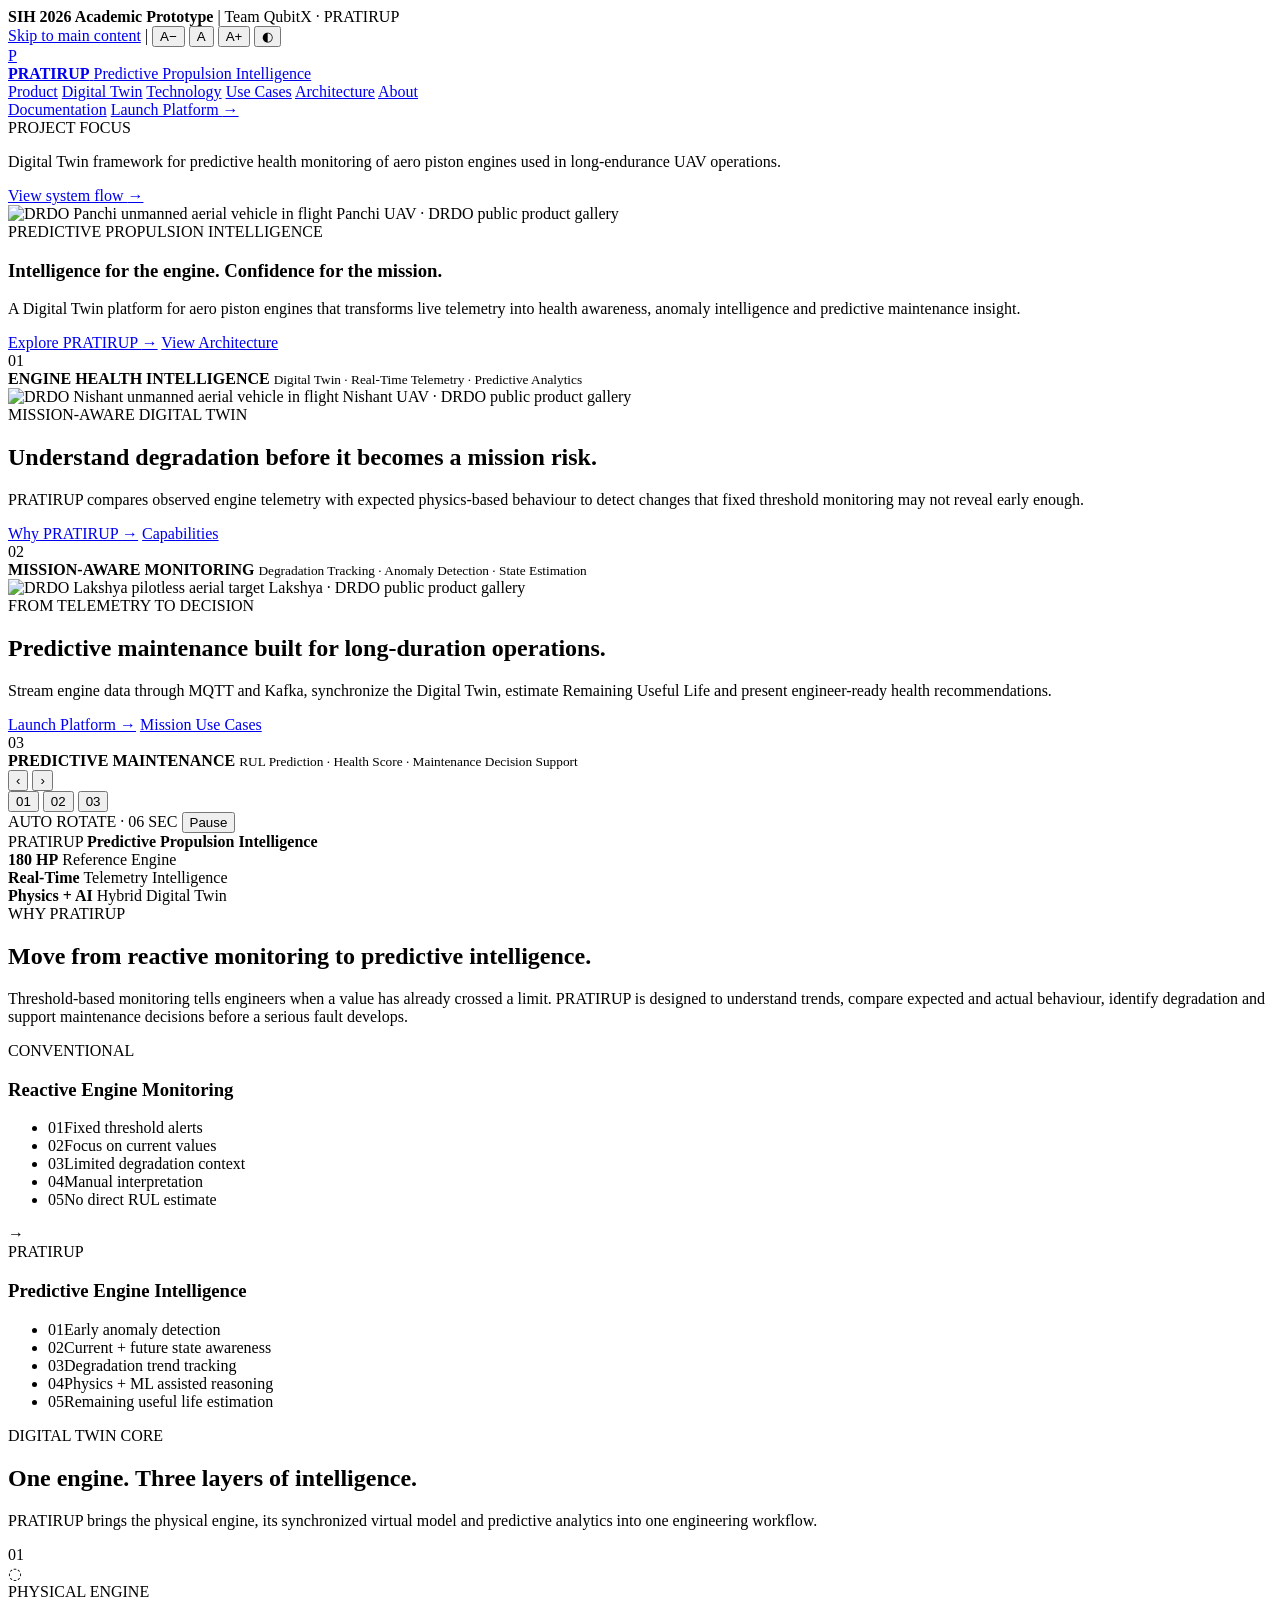
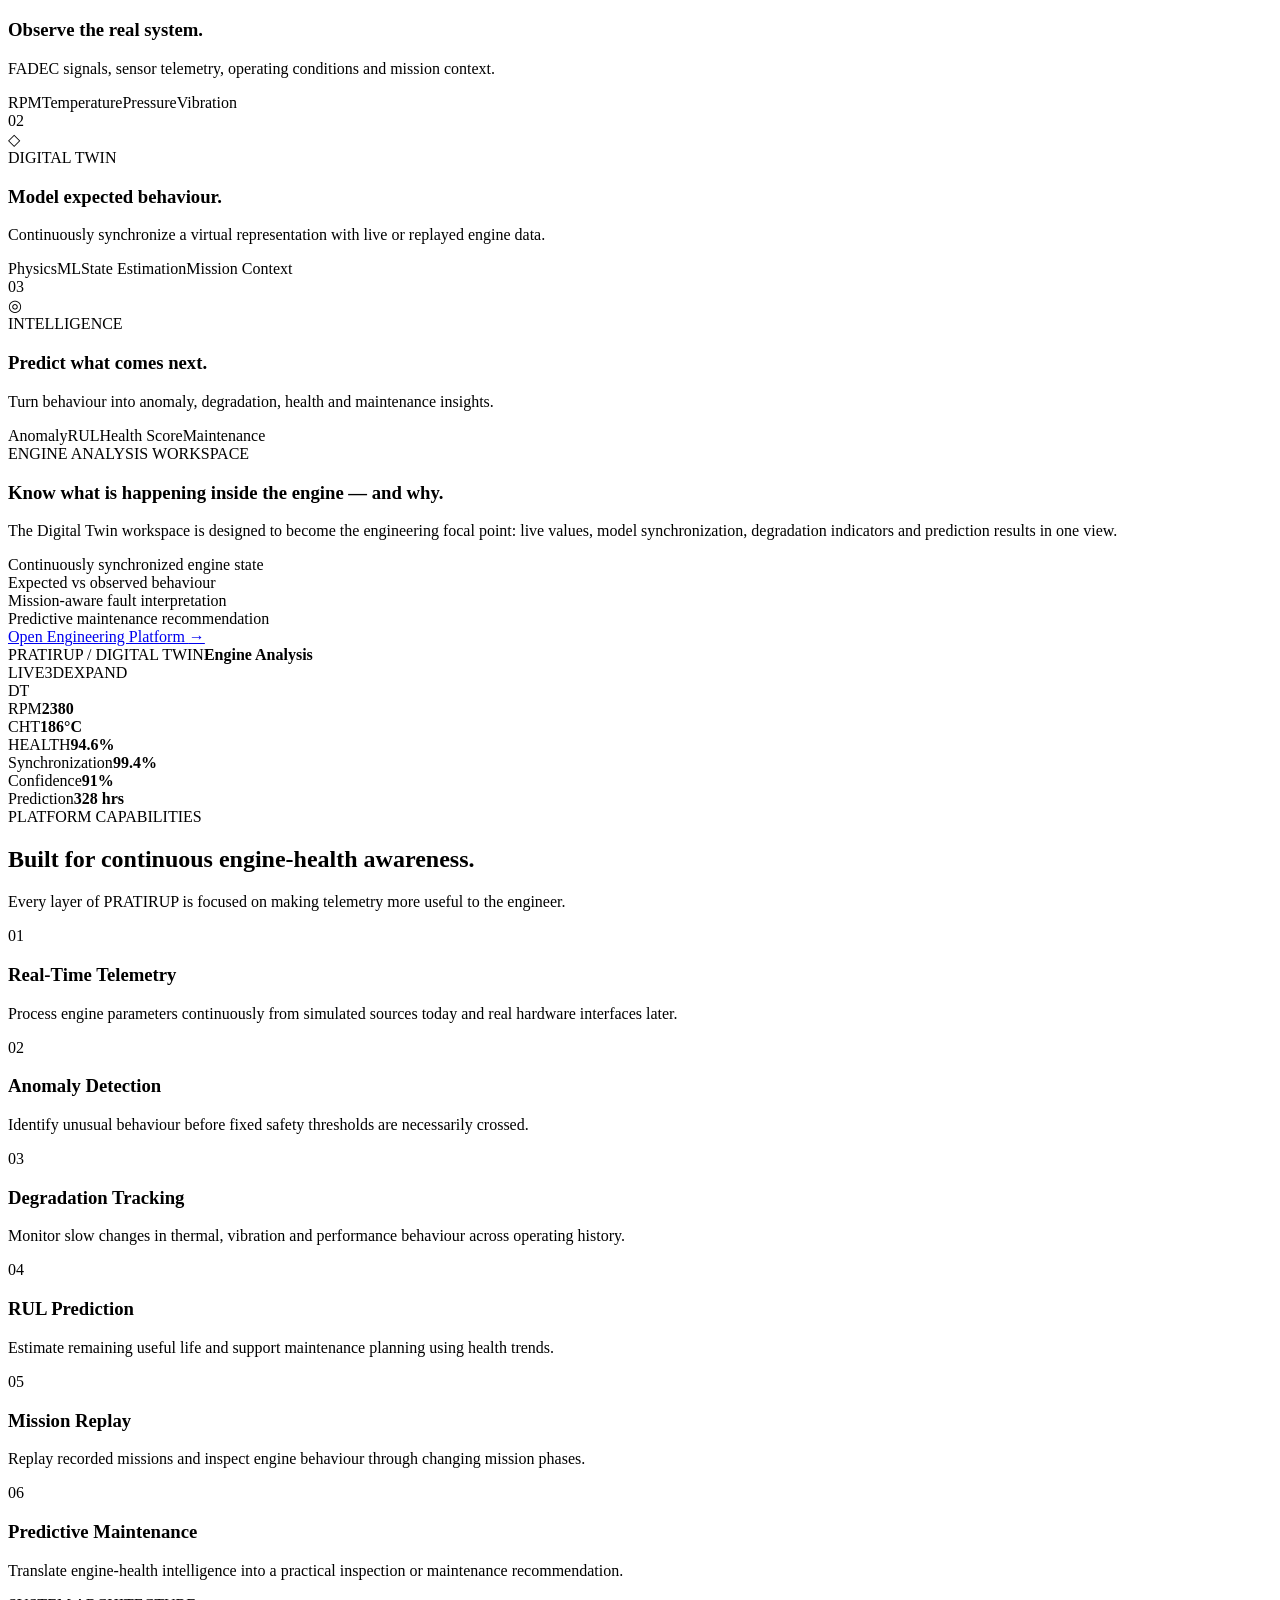
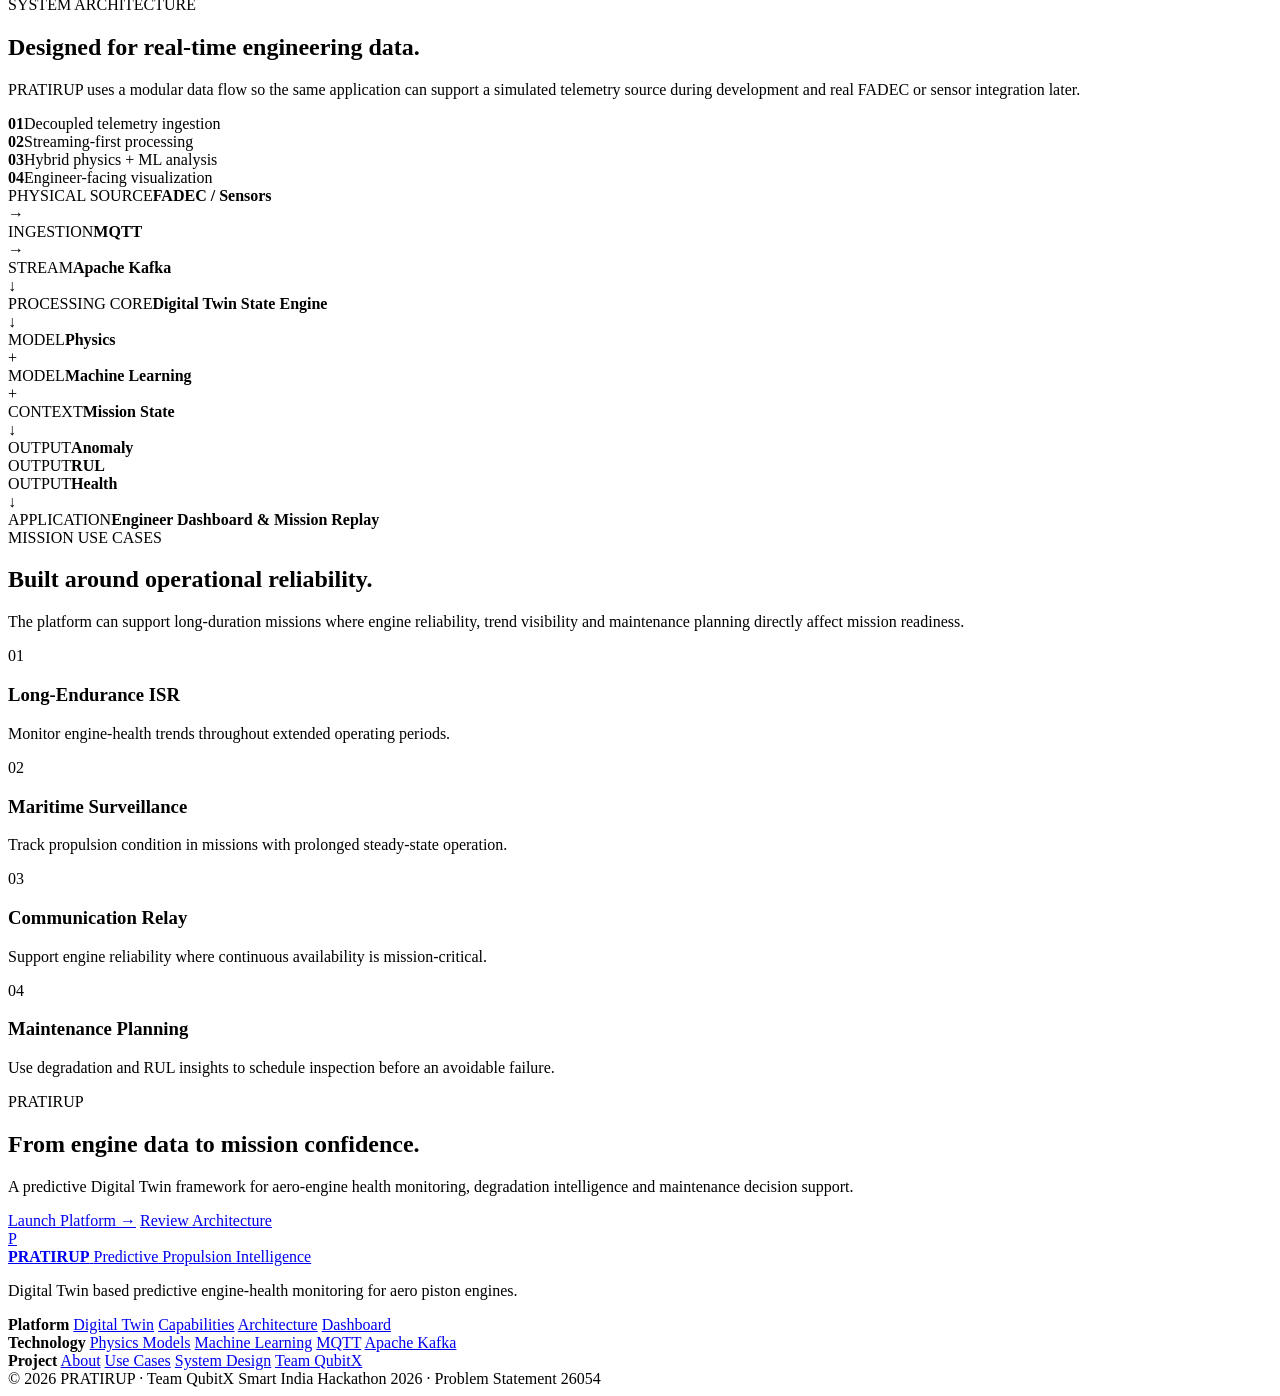
==== index.html @ a39b23e4 "Add index.html for PRATIRUP project This commit introduces a new HTML file for the PRATIRUP project," ====
<!DOCTYPE html>
<html lang="en">
<head>
  <meta charset="UTF-8" />
  <meta name="viewport" content="width=device-width, initial-scale=1.0" />
  <meta name="description" content="PRATIRUP — Predictive Propulsion Intelligence for aero-engine health monitoring." />
  <title>PRATIRUP | Predictive Propulsion Intelligence</title>
  <link rel="stylesheet" href="css/global.css" />
  <link rel="stylesheet" href="css/home.css" />
</head>

<body>
  <div class="utility-bar" role="region" aria-label="Website utilities">
    <div class="container utility-wrap">
      <div class="utility-left">
        <span class="tricolor-mark" aria-hidden="true"></span>
        <strong>SIH 2026 Academic Prototype</strong>
        <span class="utility-separator">|</span>
        <span>Team QubitX · PRATIRUP</span>
      </div>

      <div class="utility-actions">
        <a href="#main-content">Skip to main content</a>
        <span class="utility-separator">|</span>
        <button type="button" data-font-down aria-label="Decrease text size">A−</button>
        <button type="button" data-font-reset aria-label="Reset text size">A</button>
        <button type="button" data-font-up aria-label="Increase text size">A+</button>
        <button type="button" data-contrast aria-label="Toggle high contrast">◐</button>
      </div>
    </div>
  </div>

  <header class="site-header">
    <div class="container nav-wrap">
      <a class="brand" href="#home" aria-label="PRATIRUP home">
        <div class="brand-mark">P</div>
        <div class="brand-copy">
          <strong>PRATIRUP</strong>
          <span>Predictive Propulsion Intelligence</span>
        </div>
      </a>

      <nav class="primary-nav" aria-label="Primary navigation">
        <a href="#product">Product</a>
        <a href="#digital-twin">Digital Twin</a>
        <a href="#technology">Technology</a>
        <a href="#use-cases">Use Cases</a>
        <a href="#architecture">Architecture</a>
        <a href="#about">About</a>
      </nav>

      <div class="nav-actions">
        <a class="text-link nav-docs" href="#technology">Documentation</a>
        <a class="button button-light" href="dashboard.html">Launch Platform <span>→</span></a>
      </div>
    </div>
  </header>

  <div class="notice-strip" role="status">
    <div class="container notice-wrap">
      <span class="notice-badge">PROJECT FOCUS</span>
      <p>Digital Twin framework for predictive health monitoring of aero piston engines used in long-endurance UAV operations.</p>
      <a href="#architecture">View system flow <span>→</span></a>
    </div>
  </div>

  <main id="main-content">

    <!-- OFFICIAL-STYLE DRONE HERO CAROUSEL -->
    <section class="drone-hero" id="home" aria-label="PRATIRUP UAV showcase">
      <div class="drone-slider" data-slider>

        <article class="drone-slide is-active"
          style="--fallback-image: url('assets/images/uav-mission-01.svg');">
          <div class="slide-image">
            <img src="https://drdo.gov.in/drdo/sites/default/files/2024-10/Panchhi.jpg" alt="DRDO Panchi unmanned aerial vehicle in flight" loading="eager" data-remote-hero>
            <span class="visual-source">Panchi UAV · DRDO public product gallery</span>
          </div>
          <div class="slide-shade"></div>
          <div class="slide-grid"></div>

          <div class="container slide-content">
            <div class="slide-copy">
              <div class="gov-style-label">
                <span class="label-rule"></span>
                PREDICTIVE PROPULSION INTELLIGENCE
              </div>

              <h1>
                Intelligence for the engine.
                <span>Confidence for the mission.</span>
              </h1>

              <p>
                A Digital Twin platform for aero piston engines that transforms
                live telemetry into health awareness, anomaly intelligence and
                predictive maintenance insight.
              </p>

              <div class="slide-actions">
                <a class="button button-primary" href="#digital-twin">Explore PRATIRUP <span>→</span></a>
                <a class="button button-ghost" href="#architecture">View Architecture</a>
              </div>
            </div>
          </div>

          <div class="slide-caption">
            <span>01</span>
            <div>
              <strong>ENGINE HEALTH INTELLIGENCE</strong>
              <small>Digital Twin · Real-Time Telemetry · Predictive Analytics</small>
            </div>
          </div>
        </article>

        <article class="drone-slide"
          style="--fallback-image: url('assets/images/uav-mission-02.svg');">
          <div class="slide-image">
            <img src="https://drdo.gov.in/drdo/sites/default/files/2024-11/Nishant2_0.jpg" alt="DRDO Nishant unmanned aerial vehicle in flight" loading="eager" data-remote-hero>
            <span class="visual-source">Nishant UAV · DRDO public product gallery</span>
          </div>
          <div class="slide-shade"></div>
          <div class="slide-grid"></div>

          <div class="container slide-content">
            <div class="slide-copy">
              <div class="gov-style-label">
                <span class="label-rule"></span>
                MISSION-AWARE DIGITAL TWIN
              </div>

              <h2>
                Understand degradation
                <span>before it becomes a mission risk.</span>
              </h2>

              <p>
                PRATIRUP compares observed engine telemetry with expected
                physics-based behaviour to detect changes that fixed threshold
                monitoring may not reveal early enough.
              </p>

              <div class="slide-actions">
                <a class="button button-primary" href="#product">Why PRATIRUP <span>→</span></a>
                <a class="button button-ghost" href="#technology">Capabilities</a>
              </div>
            </div>
          </div>

          <div class="slide-caption">
            <span>02</span>
            <div>
              <strong>MISSION-AWARE MONITORING</strong>
              <small>Degradation Tracking · Anomaly Detection · State Estimation</small>
            </div>
          </div>
        </article>

        <article class="drone-slide"
          style="--fallback-image: url('assets/images/uav-mission-03.svg');">
          <div class="slide-image">
            <img src="https://drdo.gov.in/drdo/sites/default/files/2024-11/Lakshya_1.jpg" alt="DRDO Lakshya pilotless aerial target" loading="eager" data-remote-hero>
            <span class="visual-source">Lakshya · DRDO public product gallery</span>
          </div>
          <div class="slide-shade"></div>
          <div class="slide-grid"></div>

          <div class="container slide-content">
            <div class="slide-copy">
              <div class="gov-style-label">
                <span class="label-rule"></span>
                FROM TELEMETRY TO DECISION
              </div>

              <h2>
                Predictive maintenance
                <span>built for long-duration operations.</span>
              </h2>

              <p>
                Stream engine data through MQTT and Kafka, synchronize the
                Digital Twin, estimate Remaining Useful Life and present
                engineer-ready health recommendations.
              </p>

              <div class="slide-actions">
                <a class="button button-primary" href="dashboard.html">Launch Platform <span>→</span></a>
                <a class="button button-ghost" href="#use-cases">Mission Use Cases</a>
              </div>
            </div>
          </div>

          <div class="slide-caption">
            <span>03</span>
            <div>
              <strong>PREDICTIVE MAINTENANCE</strong>
              <small>RUL Prediction · Health Score · Maintenance Decision Support</small>
            </div>
          </div>
        </article>

        <button class="slider-arrow slider-prev" type="button" aria-label="Previous slide" data-prev>
          <span>‹</span>
        </button>

        <button class="slider-arrow slider-next" type="button" aria-label="Next slide" data-next>
          <span>›</span>
        </button>

        <div class="slider-controls">
          <div class="container slider-controls-inner">
            <div class="slider-dots" role="tablist" aria-label="Hero slides">
              <button class="slider-dot is-active" type="button" aria-label="Show slide 1" data-slide="0">
                <span>01</span><i></i>
              </button>
              <button class="slider-dot" type="button" aria-label="Show slide 2" data-slide="1">
                <span>02</span><i></i>
              </button>
              <button class="slider-dot" type="button" aria-label="Show slide 3" data-slide="2">
                <span>03</span><i></i>
              </button>
            </div>

            <div class="slider-status">
              <span class="status-pulse"></span>
              <span>AUTO ROTATE · 06 SEC</span>
              <button type="button" class="slider-pause" data-pause aria-label="Pause automatic slideshow">Pause</button>
            </div>
          </div>
        </div>
      </div>
    </section>

    <!-- PRODUCT INTRO / HERO METRICS -->
    <section class="post-hero-strip">
      <div class="container post-hero-layout">
        <div class="post-hero-statement">
          <span>PRATIRUP</span>
          <strong>Predictive Propulsion Intelligence</strong>
        </div>

        <div class="hero-metrics compact-metrics">
          <div class="hero-metric">
            <strong>180 HP</strong>
            <span>Reference Engine</span>
          </div>
          <div class="hero-metric">
            <strong>Real-Time</strong>
            <span>Telemetry Intelligence</span>
          </div>
          <div class="hero-metric">
            <strong>Physics + AI</strong>
            <span>Hybrid Digital Twin</span>
          </div>
        </div>
      </div>
    </section>


    

    <!-- PROBLEM / OFFER -->
    <section class="section section-light" id="product">
      <div class="container">
        <div class="section-intro split-intro">
          <div>
            <span class="section-kicker">WHY PRATIRUP</span>
            <h2>Move from reactive monitoring to predictive intelligence.</h2>
          </div>
          <p>
            Threshold-based monitoring tells engineers when a value has already crossed
            a limit. PRATIRUP is designed to understand trends, compare expected and actual
            behaviour, identify degradation and support maintenance decisions before a
            serious fault develops.
          </p>
        </div>

        <div class="compare-shell">
          <div class="compare-column legacy-column">
            <div class="compare-heading">
              <span class="compare-tag">CONVENTIONAL</span>
              <h3>Reactive Engine Monitoring</h3>
            </div>
            <ul class="compare-list">
              <li><span>01</span>Fixed threshold alerts</li>
              <li><span>02</span>Focus on current values</li>
              <li><span>03</span>Limited degradation context</li>
              <li><span>04</span>Manual interpretation</li>
              <li><span>05</span>No direct RUL estimate</li>
            </ul>
          </div>

          <div class="compare-divider"><span>→</span></div>

          <div class="compare-column pratirup-column">
            <div class="compare-heading">
              <span class="compare-tag blue-tag">PRATIRUP</span>
              <h3>Predictive Engine Intelligence</h3>
            </div>
            <ul class="compare-list">
              <li><span>01</span>Early anomaly detection</li>
              <li><span>02</span>Current + future state awareness</li>
              <li><span>03</span>Degradation trend tracking</li>
              <li><span>04</span>Physics + ML assisted reasoning</li>
              <li><span>05</span>Remaining useful life estimation</li>
            </ul>
          </div>
        </div>
      </div>
    </section>

    <!-- DIGITAL TWIN -->
    <section class="section section-dark" id="digital-twin">
      <div class="container">
        <div class="section-intro dark-intro centered-intro">
          <span class="section-kicker">DIGITAL TWIN CORE</span>
          <h2>One engine. Three layers of intelligence.</h2>
          <p>
            PRATIRUP brings the physical engine, its synchronized virtual model and
            predictive analytics into one engineering workflow.
          </p>
        </div>

        <div class="three-layer-grid">
          <article class="layer-card">
            <div class="layer-number">01</div>
            <div class="layer-icon">◌</div>
            <span class="layer-label">PHYSICAL ENGINE</span>
            <h3>Observe the real system.</h3>
            <p>FADEC signals, sensor telemetry, operating conditions and mission context.</p>
            <div class="layer-pills">
              <span>RPM</span><span>Temperature</span><span>Pressure</span><span>Vibration</span>
            </div>
          </article>

          <article class="layer-card highlighted-layer">
            <div class="layer-number">02</div>
            <div class="layer-icon">◇</div>
            <span class="layer-label">DIGITAL TWIN</span>
            <h3>Model expected behaviour.</h3>
            <p>Continuously synchronize a virtual representation with live or replayed engine data.</p>
            <div class="layer-pills">
              <span>Physics</span><span>ML</span><span>State Estimation</span><span>Mission Context</span>
            </div>
          </article>

          <article class="layer-card">
            <div class="layer-number">03</div>
            <div class="layer-icon">◎</div>
            <span class="layer-label">INTELLIGENCE</span>
            <h3>Predict what comes next.</h3>
            <p>Turn behaviour into anomaly, degradation, health and maintenance insights.</p>
            <div class="layer-pills">
              <span>Anomaly</span><span>RUL</span><span>Health Score</span><span>Maintenance</span>
            </div>
          </article>
        </div>

        <div class="twin-showcase">
          <div class="showcase-copy">
            <span class="section-kicker">ENGINE ANALYSIS WORKSPACE</span>
            <h3>Know what is happening inside the engine — and why.</h3>
            <p>
              The Digital Twin workspace is designed to become the engineering focal point:
              live values, model synchronization, degradation indicators and prediction
              results in one view.
            </p>

            <div class="feature-lines">
              <div><i></i><span>Continuously synchronized engine state</span></div>
              <div><i></i><span>Expected vs observed behaviour</span></div>
              <div><i></i><span>Mission-aware fault interpretation</span></div>
              <div><i></i><span>Predictive maintenance recommendation</span></div>
            </div>

            <a href="dashboard.html" class="button button-primary">Open Engineering Platform <span>→</span></a>
          </div>

          <div class="workspace-card">
            <div class="workspace-toolbar">
              <div><span>PRATIRUP / DIGITAL TWIN</span><strong>Engine Analysis</strong></div>
              <div class="toolbar-items"><span>LIVE</span><span>3D</span><span>EXPAND</span></div>
            </div>
            <div class="workspace-body">
              <div class="workspace-grid"></div>
              <div class="workspace-graph graph-one"></div>
              <div class="workspace-graph graph-two"></div>

              <div class="workspace-engine">
                <div class="workspace-ring wr1"></div>
                <div class="workspace-ring wr2"></div>
                <div class="workspace-core">DT</div>
              </div>

              <div class="work-tag work-tag-a"><span>RPM</span><strong>2380</strong></div>
              <div class="work-tag work-tag-b"><span>CHT</span><strong>186°C</strong></div>
              <div class="work-tag work-tag-c"><span>HEALTH</span><strong class="success-text">94.6%</strong></div>
            </div>
            <div class="workspace-footer">
              <div><span>Synchronization</span><strong>99.4%</strong></div>
              <div><span>Confidence</span><strong>91%</strong></div>
              <div><span>Prediction</span><strong>328 hrs</strong></div>
            </div>
          </div>
        </div>
      </div>
    </section>

    <!-- CAPABILITIES -->
    <section class="section section-light" id="technology">
      <div class="container">
        <div class="section-intro centered-intro">
          <span class="section-kicker">PLATFORM CAPABILITIES</span>
          <h2>Built for continuous engine-health awareness.</h2>
          <p>
            Every layer of PRATIRUP is focused on making telemetry more useful to the engineer.
          </p>
        </div>

        <div class="capability-grid">
          <article class="capability-card">
            <div class="capability-icon">01</div>
            <h3>Real-Time Telemetry</h3>
            <p>Process engine parameters continuously from simulated sources today and real hardware interfaces later.</p>
          </article>
          <article class="capability-card">
            <div class="capability-icon">02</div>
            <h3>Anomaly Detection</h3>
            <p>Identify unusual behaviour before fixed safety thresholds are necessarily crossed.</p>
          </article>
          <article class="capability-card">
            <div class="capability-icon">03</div>
            <h3>Degradation Tracking</h3>
            <p>Monitor slow changes in thermal, vibration and performance behaviour across operating history.</p>
          </article>
          <article class="capability-card">
            <div class="capability-icon">04</div>
            <h3>RUL Prediction</h3>
            <p>Estimate remaining useful life and support maintenance planning using health trends.</p>
          </article>
          <article class="capability-card">
            <div class="capability-icon">05</div>
            <h3>Mission Replay</h3>
            <p>Replay recorded missions and inspect engine behaviour through changing mission phases.</p>
          </article>
          <article class="capability-card">
            <div class="capability-icon">06</div>
            <h3>Predictive Maintenance</h3>
            <p>Translate engine-health intelligence into a practical inspection or maintenance recommendation.</p>
          </article>
        </div>
      </div>
    </section>

    <!-- ARCHITECTURE -->
    <section class="section architecture-section" id="architecture">
      <div class="container architecture-layout">
        <div class="architecture-copy">
          <span class="section-kicker">SYSTEM ARCHITECTURE</span>
          <h2>Designed for real-time engineering data.</h2>
          <p>
            PRATIRUP uses a modular data flow so the same application can support a simulated
            telemetry source during development and real FADEC or sensor integration later.
          </p>

          <div class="architecture-notes">
            <div><strong>01</strong><span>Decoupled telemetry ingestion</span></div>
            <div><strong>02</strong><span>Streaming-first processing</span></div>
            <div><strong>03</strong><span>Hybrid physics + ML analysis</span></div>
            <div><strong>04</strong><span>Engineer-facing visualization</span></div>
          </div>
        </div>

        <div class="architecture-board">
          <div class="arch-row">
            <div class="arch-box"><span>PHYSICAL SOURCE</span><strong>FADEC / Sensors</strong></div>
            <div class="arch-arrow">→</div>
            <div class="arch-box accent-box"><span>INGESTION</span><strong>MQTT</strong></div>
            <div class="arch-arrow">→</div>
            <div class="arch-box accent-box"><span>STREAM</span><strong>Apache Kafka</strong></div>
          </div>

          <div class="arch-down">↓</div>

          <div class="arch-middle-grid">
            <div class="arch-box full-box"><span>PROCESSING CORE</span><strong>Digital Twin State Engine</strong></div>
          </div>

          <div class="arch-down">↓</div>

          <div class="arch-row tri-row">
            <div class="arch-box"><span>MODEL</span><strong>Physics</strong></div>
            <div class="arch-arrow">+</div>
            <div class="arch-box"><span>MODEL</span><strong>Machine Learning</strong></div>
            <div class="arch-arrow">+</div>
            <div class="arch-box"><span>CONTEXT</span><strong>Mission State</strong></div>
          </div>

          <div class="arch-down">↓</div>

          <div class="arch-row tri-row">
            <div class="arch-box output-box"><span>OUTPUT</span><strong>Anomaly</strong></div>
            <div class="arch-box output-box"><span>OUTPUT</span><strong>RUL</strong></div>
            <div class="arch-box output-box"><span>OUTPUT</span><strong>Health</strong></div>
          </div>

          <div class="arch-down">↓</div>

          <div class="arch-middle-grid">
            <div class="arch-box full-box final-box"><span>APPLICATION</span><strong>Engineer Dashboard & Mission Replay</strong></div>
          </div>
        </div>
      </div>
    </section>

    <!-- USE CASES -->
    <section class="section use-cases-section" id="use-cases">
      <div class="container">
        <div class="section-intro split-intro">
          <div>
            <span class="section-kicker">MISSION USE CASES</span>
            <h2>Built around operational reliability.</h2>
          </div>
          <p>
            The platform can support long-duration missions where engine reliability,
            trend visibility and maintenance planning directly affect mission readiness.
          </p>
        </div>

        <div class="use-case-grid">
          <article>
            <span>01</span>
            <h3>Long-Endurance ISR</h3>
            <p>Monitor engine-health trends throughout extended operating periods.</p>
          </article>
          <article>
            <span>02</span>
            <h3>Maritime Surveillance</h3>
            <p>Track propulsion condition in missions with prolonged steady-state operation.</p>
          </article>
          <article>
            <span>03</span>
            <h3>Communication Relay</h3>
            <p>Support engine reliability where continuous availability is mission-critical.</p>
          </article>
          <article>
            <span>04</span>
            <h3>Maintenance Planning</h3>
            <p>Use degradation and RUL insights to schedule inspection before an avoidable failure.</p>
          </article>
        </div>
      </div>
    </section>

    <!-- CTA -->
    <section class="final-cta" id="about">
      <div class="final-cta-grid"></div>
      <div class="container final-cta-content">
        <span class="section-kicker">PRATIRUP</span>
        <h2>From engine data to mission confidence.</h2>
        <p>
          A predictive Digital Twin framework for aero-engine health monitoring,
          degradation intelligence and maintenance decision support.
        </p>
        <div class="final-actions">
          <a href="dashboard.html" class="button button-light">Launch Platform <span>→</span></a>
          <a href="#architecture" class="button button-ghost">Review Architecture</a>
        </div>
      </div>
    </section>
  </main>

  <footer class="site-footer">
    <div class="container footer-grid">
      <div class="footer-brand">
        <a class="brand" href="#home">
          <div class="brand-mark">P</div>
          <div class="brand-copy">
            <strong>PRATIRUP</strong>
            <span>Predictive Propulsion Intelligence</span>
          </div>
        </a>
        <p>
          Digital Twin based predictive engine-health monitoring for aero piston engines.
        </p>
      </div>

      <div class="footer-column">
        <strong>Platform</strong>
        <a href="#digital-twin">Digital Twin</a>
        <a href="#technology">Capabilities</a>
        <a href="#architecture">Architecture</a>
        <a href="dashboard.html">Dashboard</a>
      </div>

      <div class="footer-column">
        <strong>Technology</strong>
        <a href="#technology">Physics Models</a>
        <a href="#technology">Machine Learning</a>
        <a href="#architecture">MQTT</a>
        <a href="#architecture">Apache Kafka</a>
      </div>

      <div class="footer-column">
        <strong>Project</strong>
        <a href="#about">About</a>
        <a href="#use-cases">Use Cases</a>
        <a href="#architecture">System Design</a>
        <a href="#">Team QubitX</a>
      </div>
    </div>

    <div class="container footer-bottom">
      <span>© 2026 PRATIRUP · Team QubitX</span>
      <span>Smart India Hackathon 2026 · Problem Statement 26054</span>
    </div>
  </footer>
  <script src="js/slider.js"></script>
</body>
</html>
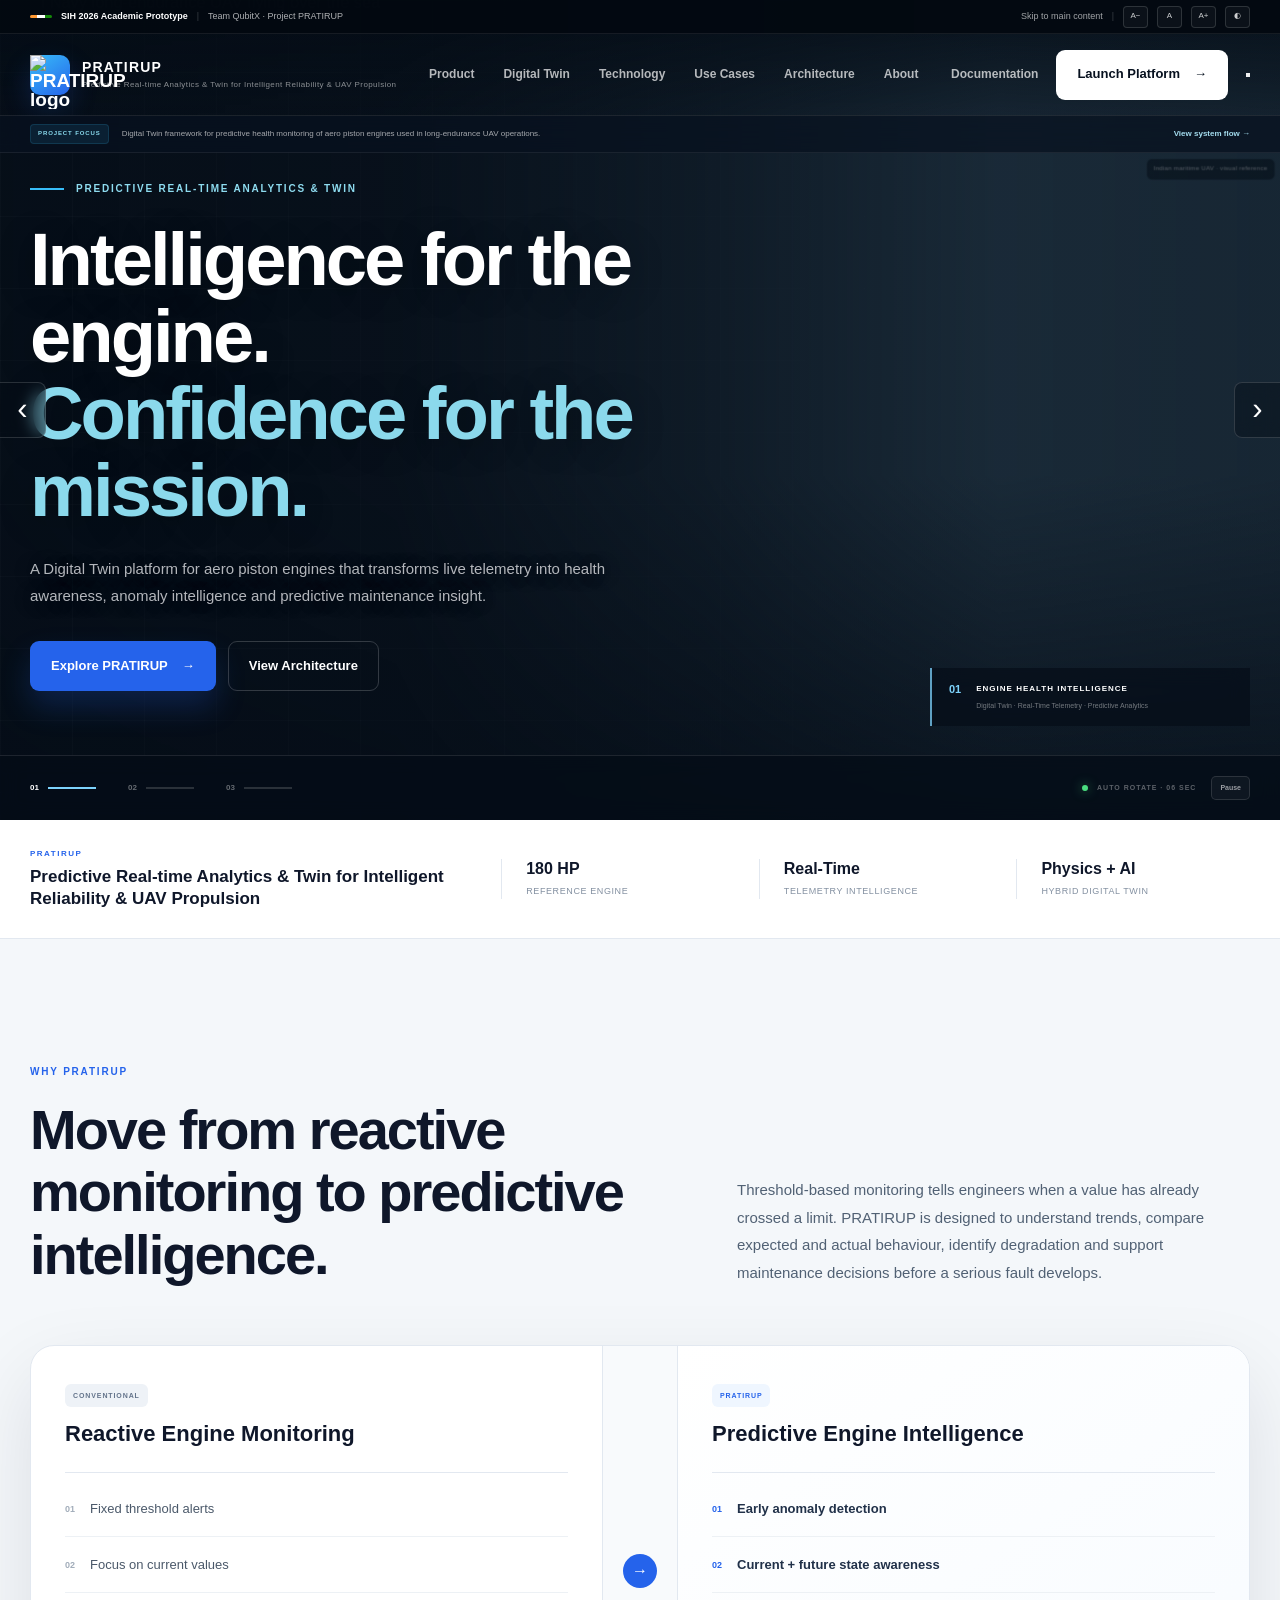
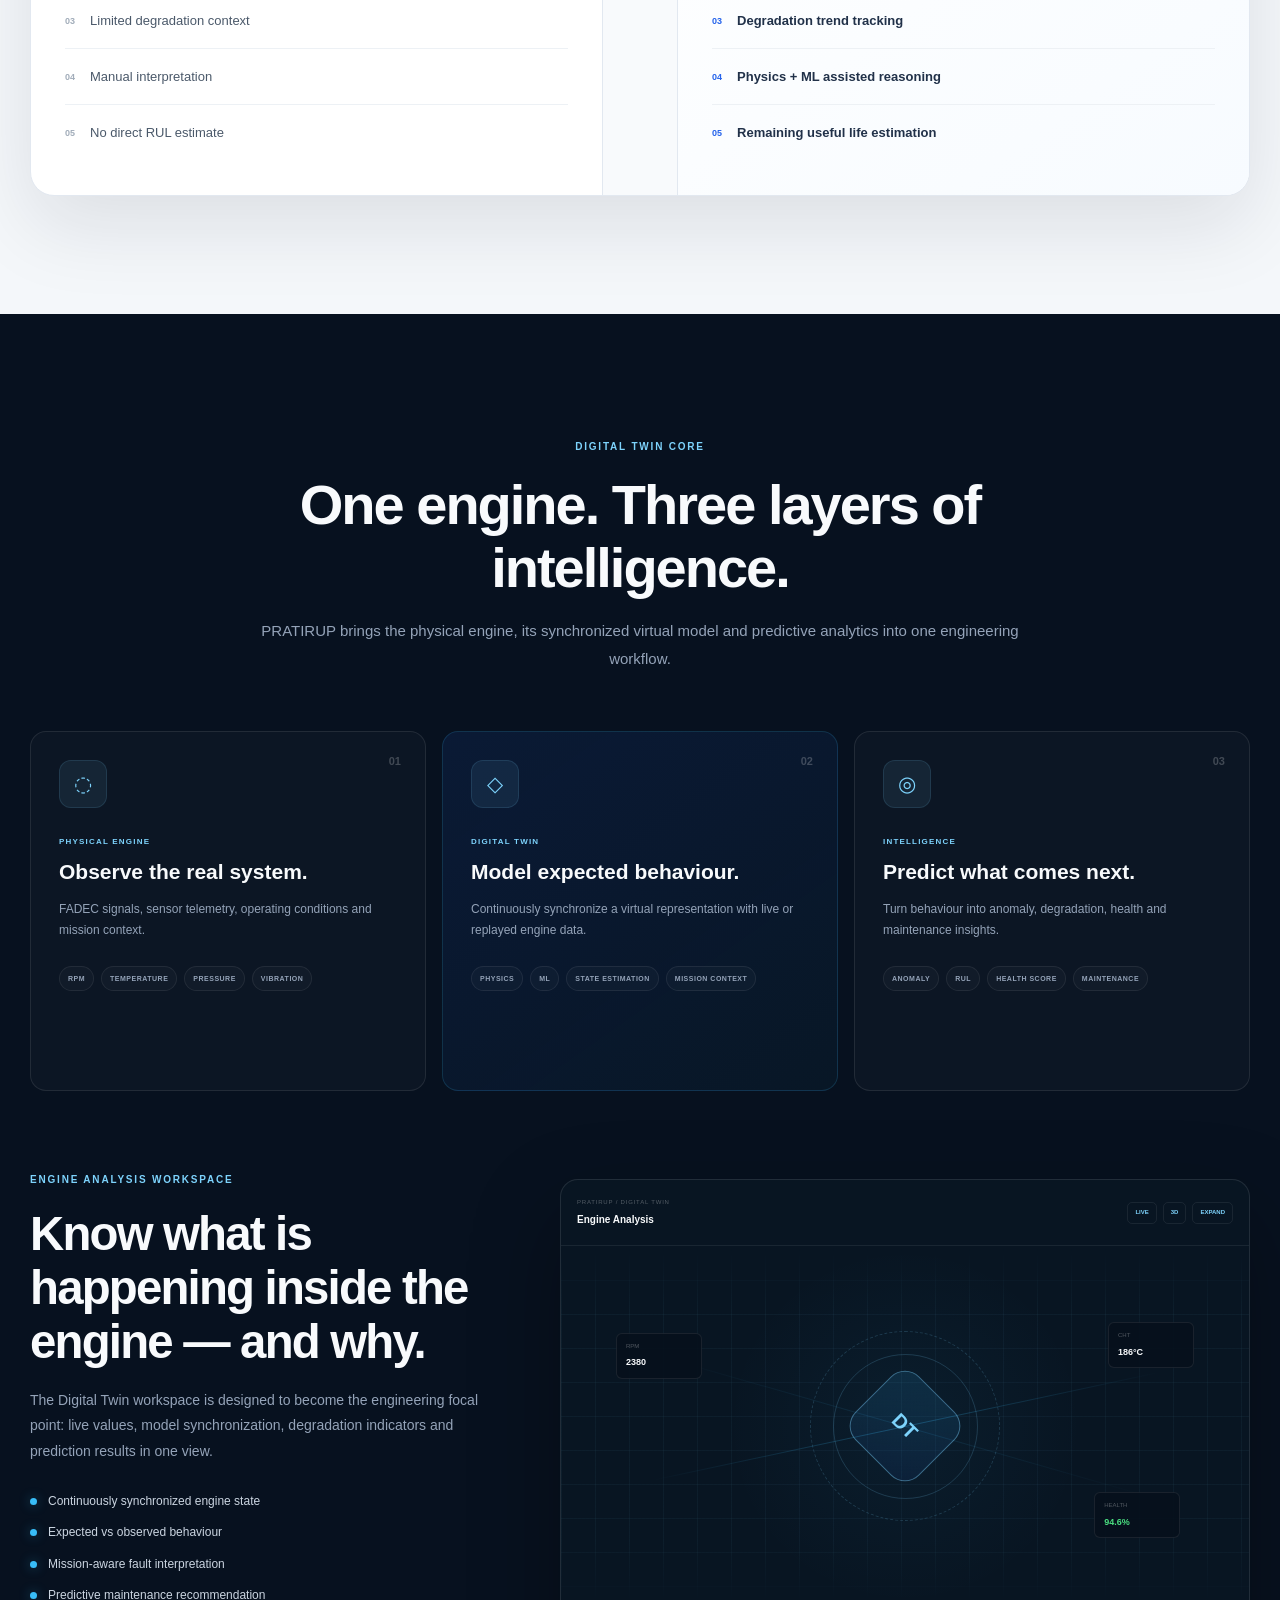
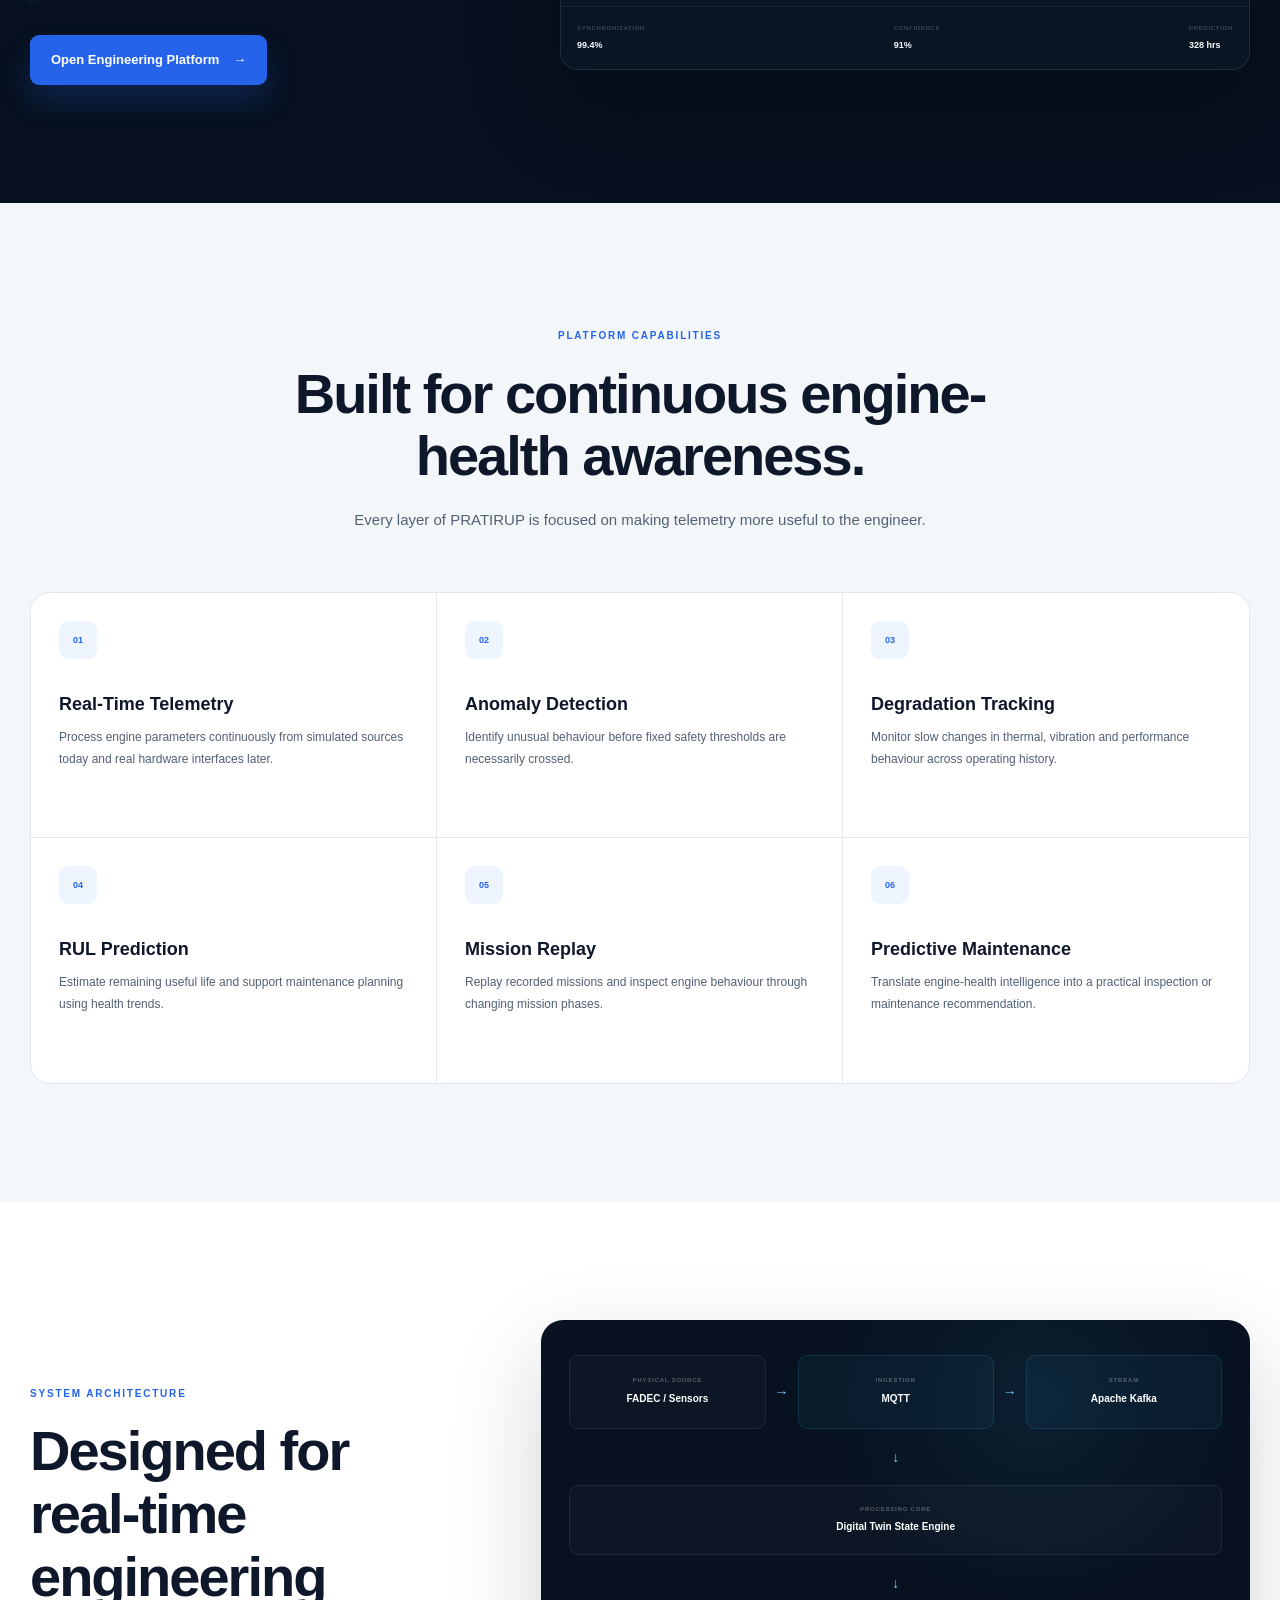
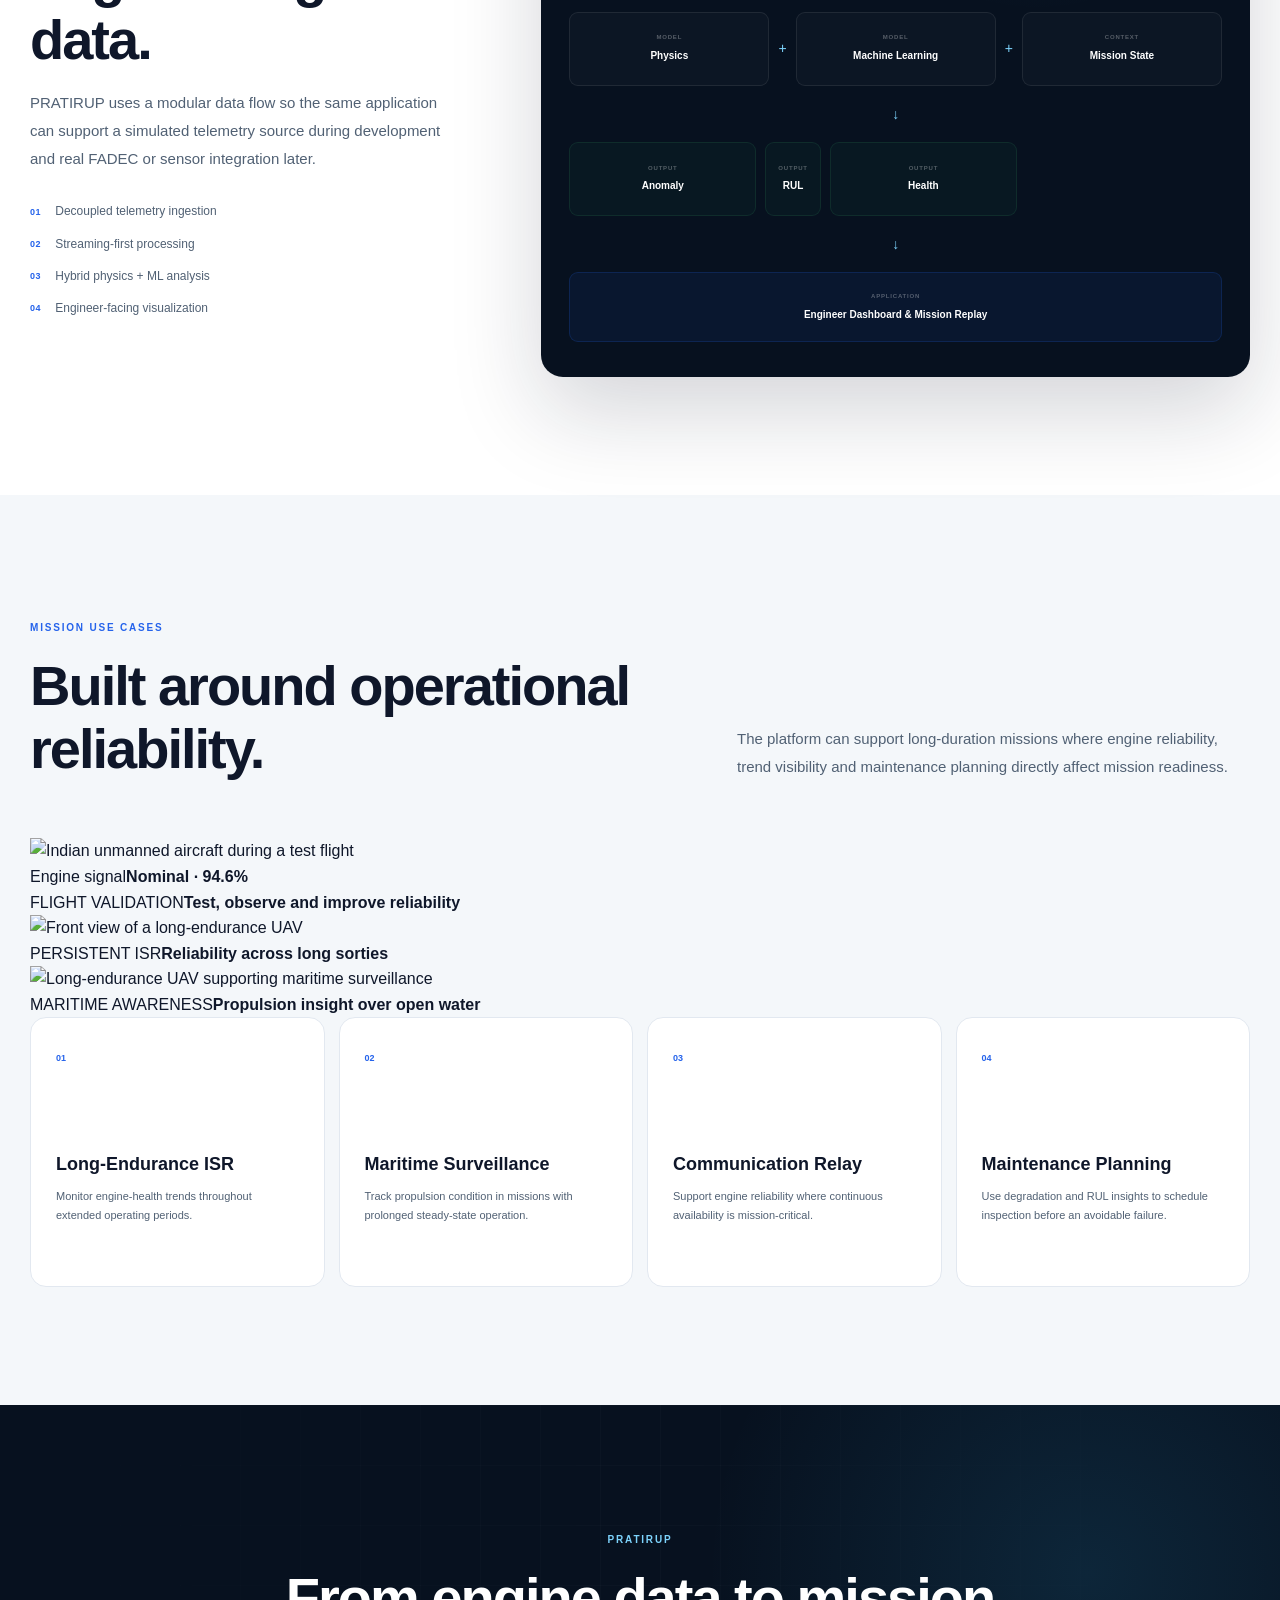
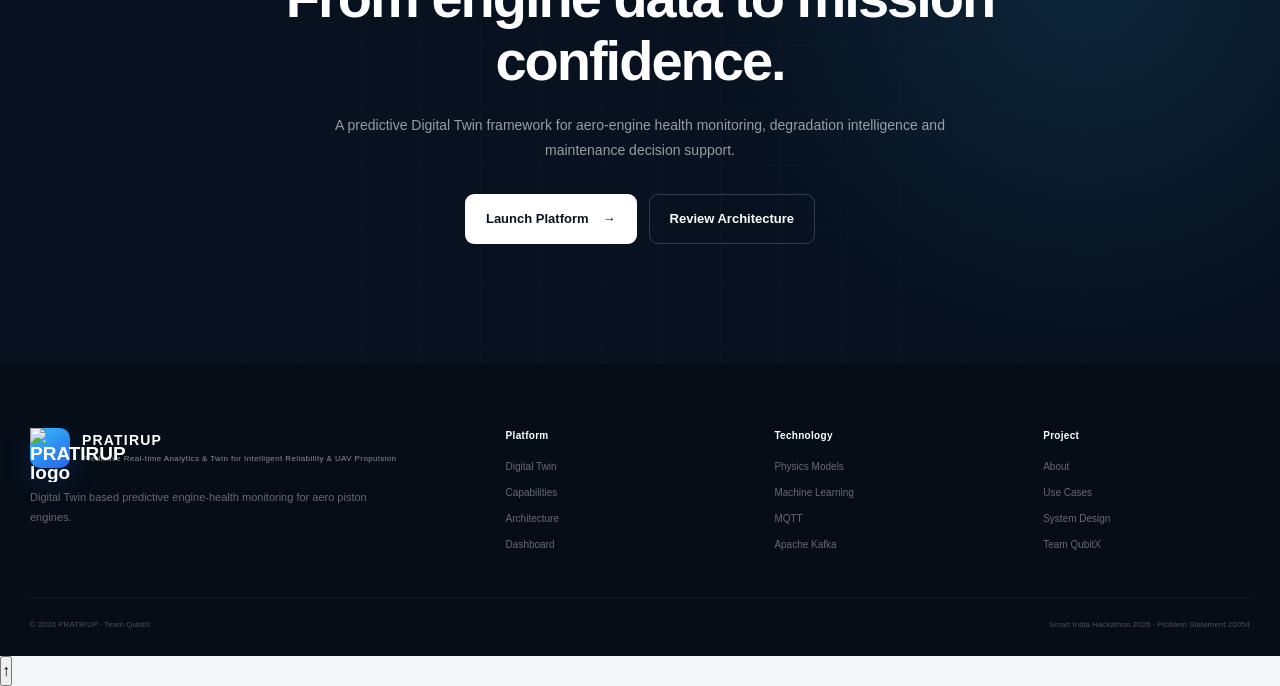
==== commit 2033e021: "Revise meta tags and branding in index.html Updated the meta description and added theme color. Chan" ====
--- a/index.html
+++ b/index.html
@@ -3,20 +3,25 @@
 <head>
   <meta charset="UTF-8" />
   <meta name="viewport" content="width=device-width, initial-scale=1.0" />
-  <meta name="description" content="PRATIRUP — Predictive Propulsion Intelligence for aero-engine health monitoring." />
+  <meta name="description" content="PRATIRUP — Predictive Real-time Analytics &amp; Twin for Intelligent Reliability &amp; UAV Propulsion." />
+  <meta name="theme-color" content="#03050a" />
+  <link rel="preload" as="image" href="assets/images/uav-maritime.jpeg" />
   <title>PRATIRUP | Predictive Propulsion Intelligence</title>
+ <!-- EXISTING DASHBOARD CSS -->
+ 
   <link rel="stylesheet" href="css/global.css" />
   <link rel="stylesheet" href="css/home.css" />
+  <link rel="stylesheet" href="css/future.css" />
 </head>
 
-<body>
+<body class="future-interface">
   <div class="utility-bar" role="region" aria-label="Website utilities">
     <div class="container utility-wrap">
       <div class="utility-left">
         <span class="tricolor-mark" aria-hidden="true"></span>
         <strong>SIH 2026 Academic Prototype</strong>
         <span class="utility-separator">|</span>
-        <span>Team QubitX · PRATIRUP</span>
+        <span>Team QubitX · Project PRATIRUP</span>
       </div>
 
       <div class="utility-actions">
@@ -33,10 +38,10 @@
   <header class="site-header">
     <div class="container nav-wrap">
       <a class="brand" href="#home" aria-label="PRATIRUP home">
-        <div class="brand-mark">P</div>
+        <div class="brand-mark"><img src="pratirup-logo.png" alt="PRATIRUP logo" /></div>
         <div class="brand-copy">
           <strong>PRATIRUP</strong>
-          <span>Predictive Propulsion Intelligence</span>
+          <span>Predictive Real-time Analytics &amp; Twin for Intelligent Reliability &amp; UAV Propulsion</span>
         </div>
       </a>
 
@@ -51,7 +56,8 @@
 
       <div class="nav-actions">
         <a class="text-link nav-docs" href="#technology">Documentation</a>
-        <a class="button button-light" href="dashboard.html">Launch Platform <span>→</span></a>
+        <a class="button button-light" href="om.html">Launch Platform <span>→</span></a>
+        <button class="menu-toggle" type="button" aria-label="Open navigation" aria-expanded="false" data-menu-toggle><span></span><span></span></button>
       </div>
     </div>
   </header>
@@ -69,12 +75,12 @@
     <!-- OFFICIAL-STYLE DRONE HERO CAROUSEL -->
     <section class="drone-hero" id="home" aria-label="PRATIRUP UAV showcase">
       <div class="drone-slider" data-slider>
-
-        <article class="drone-slide is-active"
-          style="--fallback-image: url('assets/images/uav-mission-01.svg');">
+        <div class="hero-ambient-title" aria-hidden="true">PRATIRUP</div>
+
+        <article class="drone-slide is-active">
           <div class="slide-image">
-            <img src="https://drdo.gov.in/drdo/sites/default/files/2024-10/Panchhi.jpg" alt="DRDO Panchi unmanned aerial vehicle in flight" loading="eager" data-remote-hero>
-            <span class="visual-source">Panchi UAV · DRDO public product gallery</span>
+            <img src="assets/images/uav-maritime.jpeg" alt="Indian Navy long-endurance UAV flying over the sea" loading="eager" fetchpriority="high">
+            <span class="visual-source">Indian maritime UAV · visual reference</span>
           </div>
           <div class="slide-shade"></div>
           <div class="slide-grid"></div>
@@ -83,7 +89,7 @@
             <div class="slide-copy">
               <div class="gov-style-label">
                 <span class="label-rule"></span>
-                PREDICTIVE PROPULSION INTELLIGENCE
+                PREDICTIVE REAL-TIME ANALYTICS &amp; TWIN
               </div>
 
               <h1>
@@ -113,11 +119,10 @@
           </div>
         </article>
 
-        <article class="drone-slide"
-          style="--fallback-image: url('assets/images/uav-mission-02.svg');">
+        <article class="drone-slide">
           <div class="slide-image">
-            <img src="https://drdo.gov.in/drdo/sites/default/files/2024-11/Nishant2_0.jpg" alt="DRDO Nishant unmanned aerial vehicle in flight" loading="eager" data-remote-hero>
-            <span class="visual-source">Nishant UAV · DRDO public product gallery</span>
+            <img src="assets/images/uav-high-altitude.jpeg" alt="High-altitude long-endurance UAV above the clouds" loading="lazy">
+            <span class="visual-source">High-altitude endurance UAV · visual reference</span>
           </div>
           <div class="slide-shade"></div>
           <div class="slide-grid"></div>
@@ -156,11 +161,10 @@
           </div>
         </article>
 
-        <article class="drone-slide"
-          style="--fallback-image: url('assets/images/uav-mission-03.svg');">
+        <article class="drone-slide">
           <div class="slide-image">
-            <img src="https://drdo.gov.in/drdo/sites/default/files/2024-11/Lakshya_1.jpg" alt="DRDO Lakshya pilotless aerial target" loading="eager" data-remote-hero>
-            <span class="visual-source">Lakshya · DRDO public product gallery</span>
+            <img src="assets/images/uav-flightline.jpeg" alt="Long-endurance UAVs prepared on a flight line" loading="lazy">
+            <span class="visual-source">Long-endurance UAV flight line · visual reference</span>
           </div>
           <div class="slide-shade"></div>
           <div class="slide-grid"></div>
@@ -184,7 +188,7 @@
               </p>
 
               <div class="slide-actions">
-                <a class="button button-primary" href="dashboard.html">Launch Platform <span>→</span></a>
+                <a class="button button-primary" href="om.html">Launch Platform <span>→</span></a>
                 <a class="button button-ghost" href="#use-cases">Mission Use Cases</a>
               </div>
             </div>
@@ -228,6 +232,7 @@
             </div>
           </div>
         </div>
+
       </div>
     </section>
 
@@ -236,7 +241,7 @@
       <div class="container post-hero-layout">
         <div class="post-hero-statement">
           <span>PRATIRUP</span>
-          <strong>Predictive Propulsion Intelligence</strong>
+          <strong>Predictive Real-time Analytics &amp; Twin for Intelligent Reliability &amp; UAV Propulsion</strong>
         </div>
 
         <div class="hero-metrics compact-metrics">
@@ -373,7 +378,7 @@
               <div><i></i><span>Predictive maintenance recommendation</span></div>
             </div>
 
-            <a href="dashboard.html" class="button button-primary">Open Engineering Platform <span>→</span></a>
+            <a href="om.html" class="button button-primary">Open Engineering Platform <span>→</span></a>
           </div>
 
           <div class="workspace-card">
@@ -525,6 +530,22 @@
             The platform can support long-duration missions where engine reliability,
             trend visibility and maintenance planning directly affect mission readiness.
           </p>
+        </div>
+
+        <div class="mission-gallery" aria-label="UAV mission reference gallery">
+          <figure class="mission-photo mission-photo-wide">
+            <img src="assets/images/uav-test-flight.jpeg" alt="Indian unmanned aircraft during a test flight" loading="lazy" />
+            <div class="mission-signal"><i></i><span>Engine signal</span><strong>Nominal · 94.6%</strong></div>
+            <figcaption><span>FLIGHT VALIDATION</span><strong>Test, observe and improve reliability</strong></figcaption>
+          </figure>
+          <figure class="mission-photo">
+            <img src="assets/images/uav-frontal.jpeg" alt="Front view of a long-endurance UAV" loading="lazy" />
+            <figcaption><span>PERSISTENT ISR</span><strong>Reliability across long sorties</strong></figcaption>
+          </figure>
+          <figure class="mission-photo">
+            <img src="assets/images/uav-maritime.jpeg" alt="Long-endurance UAV supporting maritime surveillance" loading="lazy" />
+            <figcaption><span>MARITIME AWARENESS</span><strong>Propulsion insight over open water</strong></figcaption>
+          </figure>
         </div>
 
         <div class="use-case-grid">
@@ -563,7 +584,7 @@
           degradation intelligence and maintenance decision support.
         </p>
         <div class="final-actions">
-          <a href="dashboard.html" class="button button-light">Launch Platform <span>→</span></a>
+          <a href="om.html" class="button button-light">Launch Platform <span>→</span></a>
           <a href="#architecture" class="button button-ghost">Review Architecture</a>
         </div>
       </div>
@@ -574,10 +595,10 @@
     <div class="container footer-grid">
       <div class="footer-brand">
         <a class="brand" href="#home">
-          <div class="brand-mark">P</div>
+          <div class="brand-mark"><img src="pratirup-logo.png" alt="PRATIRUP logo" /></div>
           <div class="brand-copy">
             <strong>PRATIRUP</strong>
-            <span>Predictive Propulsion Intelligence</span>
+            <span>Predictive Real-time Analytics &amp; Twin for Intelligent Reliability &amp; UAV Propulsion</span>
           </div>
         </a>
         <p>
@@ -590,7 +611,7 @@
         <a href="#digital-twin">Digital Twin</a>
         <a href="#technology">Capabilities</a>
         <a href="#architecture">Architecture</a>
-        <a href="dashboard.html">Dashboard</a>
+        <a href="om.html">Dashboard</a>
       </div>
 
       <div class="footer-column">
@@ -606,7 +627,7 @@
         <a href="#about">About</a>
         <a href="#use-cases">Use Cases</a>
         <a href="#architecture">System Design</a>
-        <a href="#">Team QubitX</a>
+        <a href="#home">Team QubitX</a>
       </div>
     </div>
 
@@ -615,6 +636,7 @@
       <span>Smart India Hackathon 2026 · Problem Statement 26054</span>
     </div>
   </footer>
+  <button class="back-to-top" type="button" aria-label="Back to top" data-back-to-top>↑</button>
   <script src="js/slider.js"></script>
 </body>
 </html>
--- a/css/global.css
+++ b/css/global.css
@@ -0,0 +1,191 @@
+:root {
+  --ink: #0f172a;
+  --ink-soft: #516174;
+  --ink-muted: #8390a1;
+
+  --navy-950: #06101c;
+  --navy-900: #07111f;
+  --navy-850: #0a1625;
+  --navy-800: #0d1a2a;
+  --navy-750: #102033;
+
+  --blue: #2563eb;
+  --blue-deep: #1d4ed8;
+  --cyan: #38bdf8;
+  --green: #22c55e;
+  --amber: #f59e0b;
+
+  --surface: #ffffff;
+  --surface-soft: #f4f7fa;
+  --surface-tint: #eef3f8;
+
+  --border: #e2e8f0;
+  --border-dark: rgba(255,255,255,.09);
+
+  --white: #f8fafc;
+
+  --shadow-lg: 0 30px 80px rgba(15, 23, 42, .10);
+  --shadow-xl: 0 40px 100px rgba(0,0,0,.28);
+
+  --radius-sm: 10px;
+  --radius-md: 16px;
+  --radius-lg: 24px;
+
+  --container: 1220px;
+}
+
+* {
+  box-sizing: border-box;
+  margin: 0;
+  padding: 0;
+}
+
+html { scroll-behavior: smooth; }
+
+body {
+  font-family: "Segoe UI", Arial, sans-serif;
+  color: var(--ink);
+  background: var(--surface-soft);
+  line-height: 1.6;
+  -webkit-font-smoothing: antialiased;
+}
+
+a {
+  color: inherit;
+  text-decoration: none;
+}
+
+img { max-width: 100%; display: block; }
+
+button, input, textarea, select { font: inherit; }
+
+.container {
+  width: min(calc(100% - 48px), var(--container));
+  margin-inline: auto;
+}
+
+.section {
+  padding: 118px 0;
+}
+
+.section-light { background: var(--surface-soft); }
+.section-dark { background: var(--navy-900); color: var(--white); }
+
+.section-kicker,
+.eyebrow,
+.micro-label {
+  display: inline-block;
+  font-size: 10px;
+  line-height: 1;
+  font-weight: 800;
+  letter-spacing: 1.8px;
+  text-transform: uppercase;
+}
+
+.section-kicker { color: var(--blue); }
+.section-dark .section-kicker,
+.hero .eyebrow,
+.final-cta .section-kicker { color: #7dd3fc; }
+
+.section-intro {
+  margin-bottom: 58px;
+}
+
+.centered-intro {
+  max-width: 760px;
+  margin-inline: auto;
+  text-align: center;
+}
+
+.section-intro h2,
+.architecture-copy h2,
+.final-cta h2 {
+  margin-top: 16px;
+  font-family: "Segoe UI", Arial, sans-serif;
+  font-size: clamp(36px, 4.6vw, 56px);
+  line-height: 1.12;
+  letter-spacing: -2px;
+}
+
+.section-intro p,
+.architecture-copy > p {
+  margin-top: 18px;
+  color: var(--ink-soft);
+  font-size: 15px;
+  line-height: 1.85;
+}
+
+.dark-intro p { color: #94a3b8; }
+
+.split-intro {
+  display: grid;
+  grid-template-columns: minmax(0, 1.1fr) minmax(320px, .9fr);
+  gap: 80px;
+  align-items: end;
+}
+
+.split-intro > p {
+  margin: 0;
+}
+
+.button {
+  min-height: 50px;
+  padding: 0 20px;
+  border-radius: 9px;
+  display: inline-flex;
+  align-items: center;
+  justify-content: center;
+  gap: 14px;
+  font-size: 13px;
+  font-weight: 700;
+  transition: .22s ease;
+  border: 1px solid transparent;
+}
+
+.button:hover { transform: translateY(-2px); }
+
+.button-primary {
+  background: var(--blue);
+  color: white;
+  box-shadow: 0 16px 30px rgba(37,99,235,.22);
+}
+
+.button-primary:hover { background: var(--blue-deep); }
+
+.button-light {
+  background: white;
+  color: var(--navy-900);
+}
+
+.button-ghost {
+  background: transparent;
+  color: white;
+  border-color: rgba(255,255,255,.18);
+}
+
+.button-ghost:hover { background: rgba(255,255,255,.06); }
+
+.text-link {
+  font-size: 12px;
+  font-weight: 600;
+}
+
+.success-text { color: #4ade80 !important; }
+
+@media (max-width: 900px) {
+  .section { padding: 90px 0; }
+  .split-intro {
+    grid-template-columns: 1fr;
+    gap: 24px;
+  }
+}
+
+@media (max-width: 640px) {
+  .container { width: min(calc(100% - 30px), var(--container)); }
+  .section { padding: 74px 0; }
+  .section-intro h2,
+  .architecture-copy h2,
+  .final-cta h2 {
+    letter-spacing: -1.4px;
+  }
+}
--- a/css/home.css
+++ b/css/home.css
@@ -0,0 +1,1874 @@
+
+.site-header {
+  height: 82px;
+  position: absolute;
+  inset: 0 0 auto;
+  z-index: 20;
+  border-bottom: 1px solid rgba(255,255,255,.09);
+}
+
+.nav-wrap {
+  height: 100%;
+  display: flex;
+  align-items: center;
+  justify-content: space-between;
+  gap: 28px;
+}
+
+.brand {
+  display: inline-flex;
+  align-items: center;
+  gap: 12px;
+  min-width: max-content;
+}
+
+.brand-mark {
+  width: 40px;
+  height: 40px;
+  border-radius: 10px;
+  display: grid;
+  place-items: center;
+  background: linear-gradient(145deg, #38bdf8, #2563eb);
+  color: white;
+  font: 800 19px/1 "Segoe UI", Arial, sans-serif;
+  box-shadow: 0 12px 28px rgba(37,99,235,.23);
+}
+
+.brand-copy {
+  display: flex;
+  flex-direction: column;
+  line-height: 1.15;
+}
+
+.brand-copy strong {
+  color: white;
+  font: 800 14px/1.1 "Segoe UI", Arial, sans-serif;
+  letter-spacing: 1.2px;
+}
+
+.brand-copy span {
+  margin-top: 5px;
+  color: rgba(255,255,255,.53);
+  font-size: 8px;
+  letter-spacing: .4px;
+}
+
+.primary-nav {
+  display: flex;
+  align-items: center;
+  gap: 29px;
+}
+
+.primary-nav a,
+.nav-docs {
+  color: rgba(255,255,255,.70);
+  font-size: 12px;
+  font-weight: 600;
+  transition: .2s ease;
+}
+
+.primary-nav a:hover,
+.nav-docs:hover { color: white; }
+
+.nav-actions {
+  display: flex;
+  align-items: center;
+  gap: 18px;
+}
+
+
+.hero {
+  min-height: 800px;
+  position: relative;
+  overflow: hidden;
+  display: flex;
+  flex-direction: column;
+  justify-content: center;
+  color: var(--white);
+  background:
+    radial-gradient(circle at 80% 28%, rgba(14,165,233,.15), transparent 31%),
+    linear-gradient(130deg, #06101c 0%, #081626 52%, #0b1d2f 100%);
+}
+
+.hero-grid-overlay {
+  position: absolute;
+  inset: 0;
+  background-image:
+    linear-gradient(rgba(255,255,255,.022) 1px, transparent 1px),
+    linear-gradient(90deg, rgba(255,255,255,.022) 1px, transparent 1px);
+  background-size: 64px 64px;
+  mask-image: linear-gradient(to bottom, transparent 0%, #000 18%, #000 75%, transparent 100%);
+}
+
+.hero-glow {
+  position: absolute;
+  border-radius: 50%;
+  filter: blur(80px);
+  pointer-events: none;
+}
+
+.hero-glow-one {
+  width: 420px;
+  height: 420px;
+  right: 3%;
+  top: 16%;
+  background: rgba(37,99,235,.11);
+}
+
+.hero-glow-two {
+  width: 260px;
+  height: 260px;
+  left: 28%;
+  bottom: 4%;
+  background: rgba(56,189,248,.07);
+}
+
+.hero-layout {
+  position: relative;
+  z-index: 2;
+  padding-top: 128px;
+  padding-bottom: 98px;
+  display: grid;
+  grid-template-columns: minmax(0, 1.03fr) minmax(440px, .97fr);
+  gap: 74px;
+  align-items: center;
+}
+
+.hero-copy h1 {
+  max-width: 720px;
+  margin-top: 23px;
+  font-family: "Segoe UI", Arial, sans-serif;
+  font-size: clamp(52px, 6.2vw, 78px);
+  font-weight: 700;
+  line-height: 1.03;
+  letter-spacing: -3.3px;
+}
+
+.hero-copy h1 span {
+  display: block;
+  color: #86d9ed;
+}
+
+.hero-lead {
+  max-width: 640px;
+  margin-top: 28px;
+  color: rgba(248,250,252,.66);
+  font-size: 16px;
+  line-height: 1.85;
+}
+
+.hero-actions {
+  margin-top: 34px;
+  display: flex;
+  flex-wrap: wrap;
+  gap: 12px;
+}
+
+.hero-metrics {
+  margin-top: 55px;
+  padding-top: 24px;
+  border-top: 1px solid rgba(255,255,255,.09);
+  display: grid;
+  grid-template-columns: repeat(3, 1fr);
+  gap: 24px;
+}
+
+.hero-metric strong {
+  display: block;
+  font: 700 16px/1.2 "Segoe UI", Arial, sans-serif;
+}
+
+.hero-metric span {
+  display: block;
+  margin-top: 6px;
+  color: rgba(255,255,255,.43);
+  font-size: 9px;
+  letter-spacing: .6px;
+  text-transform: uppercase;
+}
+
+.product-window {
+  overflow: hidden;
+  border: 1px solid rgba(255,255,255,.12);
+  border-radius: 20px;
+  background: rgba(7,17,31,.72);
+  box-shadow: var(--shadow-xl);
+  backdrop-filter: blur(12px);
+}
+
+.product-window-top,
+.product-window-footer {
+  display: flex;
+  align-items: center;
+  justify-content: space-between;
+}
+
+.product-window-top {
+  min-height: 69px;
+  padding: 16px 18px;
+  border-bottom: 1px solid rgba(255,255,255,.07);
+}
+
+.product-window-top .micro-label {
+  color: rgba(255,255,255,.34);
+  font-size: 7px;
+}
+
+.product-window-top strong {
+  display: block;
+  margin-top: 5px;
+  font-size: 11px;
+}
+
+.sync-state {
+  padding: 6px 9px;
+  border-radius: 6px;
+  border: 1px solid rgba(34,197,94,.18);
+  background: rgba(34,197,94,.07);
+  color: #4ade80;
+  font-size: 7px;
+  font-weight: 800;
+  letter-spacing: .8px;
+}
+
+.sync-state i {
+  width: 6px;
+  height: 6px;
+  display: inline-block;
+  margin-right: 6px;
+  border-radius: 50%;
+  background: #4ade80;
+  box-shadow: 0 0 12px rgba(74,222,128,.7);
+}
+
+.twin-stage {
+  height: 390px;
+  position: relative;
+  display: grid;
+  place-items: center;
+  background: radial-gradient(circle at center, rgba(56,189,248,.06), transparent 48%);
+}
+
+.stage-grid,
+.workspace-grid {
+  position: absolute;
+  inset: 0;
+  background-image:
+    linear-gradient(rgba(125,211,252,.046) 1px, transparent 1px),
+    linear-gradient(90deg, rgba(125,211,252,.046) 1px, transparent 1px);
+  background-size: 34px 34px;
+  mask-image: linear-gradient(to bottom, transparent, #000 18%, #000 82%, transparent);
+}
+
+.engine-visual {
+  width: 230px;
+  height: 230px;
+  position: relative;
+  display: grid;
+  place-items: center;
+}
+
+.engine-orbit {
+  position: absolute;
+  border-radius: 50%;
+  border: 1px solid rgba(125,211,252,.20);
+}
+
+.orbit-large {
+  width: 220px;
+  height: 220px;
+  border-style: dashed;
+}
+
+.orbit-small {
+  width: 170px;
+  height: 170px;
+}
+
+.engine-body {
+  width: 118px;
+  height: 118px;
+  padding: 8px;
+  border: 1px solid rgba(125,211,252,.45);
+  border-radius: 26px;
+  transform: rotate(45deg);
+  background: linear-gradient(145deg, rgba(56,189,248,.15), rgba(37,99,235,.09));
+  box-shadow: 0 0 60px rgba(56,189,248,.12);
+}
+
+.engine-body-inner {
+  width: 100%;
+  height: 100%;
+  display: grid;
+  place-items: center;
+  border: 1px solid rgba(255,255,255,.05);
+  border-radius: 18px;
+  color: #7dd3fc;
+  transform: rotate(-45deg);
+  font: 700 28px/1 "Segoe UI", Arial, sans-serif;
+}
+
+.engine-axis {
+  position: absolute;
+  background: linear-gradient(90deg, transparent, rgba(125,211,252,.20), transparent);
+}
+
+.axis-x { width: 290px; height: 1px; }
+.axis-y { width: 1px; height: 290px; background: linear-gradient(transparent, rgba(125,211,252,.20), transparent); }
+
+.telemetry-chip {
+  position: absolute;
+  min-width: 112px;
+  padding: 9px 10px;
+  border: 1px solid rgba(255,255,255,.08);
+  border-radius: 7px;
+  background: rgba(5,14,24,.84);
+  backdrop-filter: blur(8px);
+}
+
+.telemetry-chip span {
+  display: block;
+  color: rgba(255,255,255,.35);
+  font-size: 6px;
+  letter-spacing: .9px;
+}
+
+.telemetry-chip strong {
+  display: block;
+  margin-top: 5px;
+  font: 600 10px/1.1 "Segoe UI", Arial, sans-serif;
+}
+
+.chip-rpm { top: 26%; left: 7%; }
+.chip-temp { top: 20%; right: 7%; }
+.chip-oil { bottom: 22%; left: 8%; }
+.chip-health { right: 9%; bottom: 17%; }
+
+.twin-status {
+  position: absolute;
+  left: 50%;
+  bottom: 15px;
+  transform: translateX(-50%);
+  display: flex;
+  gap: 8px;
+  white-space: nowrap;
+}
+
+.twin-status span {
+  padding: 5px 7px;
+  border-radius: 5px;
+  background: rgba(255,255,255,.035);
+  color: rgba(255,255,255,.38);
+  font-size: 6px;
+  letter-spacing: .7px;
+}
+
+.product-window-footer {
+  min-height: 70px;
+  padding: 12px 18px;
+  border-top: 1px solid rgba(255,255,255,.07);
+}
+
+.product-window-footer div { min-width: 0; }
+.product-window-footer span {
+  display: block;
+  color: rgba(255,255,255,.36);
+  font-size: 7px;
+  letter-spacing: .6px;
+  text-transform: uppercase;
+}
+
+.product-window-footer strong {
+  display: block;
+  margin-top: 5px;
+  font-size: 9px;
+}
+
+.hero-bottom-line {
+  position: absolute;
+  left: 0;
+  right: 0;
+  bottom: 0;
+  border-top: 1px solid rgba(255,255,255,.07);
+  background: rgba(6,16,28,.64);
+}
+
+.tech-row {
+  min-height: 58px;
+  display: flex;
+  align-items: center;
+  justify-content: space-between;
+  gap: 30px;
+  overflow: hidden;
+}
+
+.tech-row span {
+  white-space: nowrap;
+  color: rgba(255,255,255,.34);
+  font-size: 9px;
+  font-weight: 700;
+  letter-spacing: .6px;
+  text-transform: uppercase;
+}
+
+.compare-shell {
+  overflow: hidden;
+  display: grid;
+  grid-template-columns: 1fr 76px 1fr;
+  border: 1px solid var(--border);
+  border-radius: var(--radius-lg);
+  background: white;
+  box-shadow: var(--shadow-lg);
+}
+
+.compare-column {
+  padding: 34px;
+}
+
+.compare-heading {
+  padding-bottom: 25px;
+  border-bottom: 1px solid var(--border);
+}
+
+.compare-tag {
+  display: inline-block;
+  padding: 6px 8px;
+  border-radius: 6px;
+  background: #eef2f7;
+  color: #64748b;
+  font-size: 7px;
+  font-weight: 800;
+  letter-spacing: .9px;
+}
+
+.blue-tag {
+  background: #eff6ff;
+  color: var(--blue);
+}
+
+.compare-heading h3 {
+  margin-top: 13px;
+  font: 700 22px/1.25 "Segoe UI", Arial, sans-serif;
+}
+
+.compare-list {
+  list-style: none;
+  margin-top: 8px;
+}
+
+.compare-list li {
+  min-height: 56px;
+  display: flex;
+  align-items: center;
+  gap: 15px;
+  border-bottom: 1px solid #edf1f5;
+  color: #4b596a;
+  font-size: 13px;
+}
+
+.compare-list li:last-child { border-bottom: 0; }
+
+.compare-list li span {
+  color: #a2adba;
+  font-size: 9px;
+  font-weight: 800;
+}
+
+.pratirup-column {
+  background: linear-gradient(145deg, #ffffff, #f7fbff);
+}
+
+.pratirup-column .compare-list li {
+  color: #213149;
+  font-weight: 600;
+}
+
+.pratirup-column .compare-list li span { color: var(--blue); }
+
+.compare-divider {
+  display: grid;
+  place-items: center;
+  border-inline: 1px solid var(--border);
+  background: #f8fafc;
+}
+
+.compare-divider span {
+  width: 34px;
+  height: 34px;
+  border-radius: 50%;
+  display: grid;
+  place-items: center;
+  background: var(--blue);
+  color: white;
+  font-weight: 800;
+}
+
+.three-layer-grid {
+  display: grid;
+  grid-template-columns: repeat(3, 1fr);
+  gap: 16px;
+}
+
+.layer-card {
+  position: relative;
+  min-height: 360px;
+  padding: 28px;
+  border: 1px solid rgba(255,255,255,.09);
+  border-radius: var(--radius-md);
+  background: rgba(255,255,255,.025);
+}
+
+.highlighted-layer {
+  background: linear-gradient(145deg, rgba(37,99,235,.11), rgba(56,189,248,.035));
+  border-color: rgba(56,189,248,.16);
+}
+
+.layer-number {
+  position: absolute;
+  top: 24px;
+  right: 24px;
+  color: rgba(255,255,255,.22);
+  font: 700 11px/1 "Segoe UI", Arial, sans-serif;
+}
+
+.layer-icon {
+  width: 48px;
+  height: 48px;
+  display: grid;
+  place-items: center;
+  border-radius: 12px;
+  background: rgba(125,211,252,.08);
+  color: #7dd3fc;
+  border: 1px solid rgba(125,211,252,.12);
+  font-size: 21px;
+}
+
+.layer-label {
+  display: block;
+  margin-top: 28px;
+  color: #7dd3fc;
+  font-size: 8px;
+  font-weight: 800;
+  letter-spacing: 1.2px;
+}
+
+.layer-card h3 {
+  margin-top: 10px;
+  font: 700 21px/1.28 "Segoe UI", Arial, sans-serif;
+}
+
+.layer-card p {
+  margin-top: 13px;
+  color: #94a3b8;
+  font-size: 12px;
+  line-height: 1.8;
+}
+
+.layer-pills {
+  margin-top: 24px;
+  display: flex;
+  flex-wrap: wrap;
+  gap: 7px;
+}
+
+.layer-pills span {
+  padding: 6px 8px;
+  border: 1px solid rgba(255,255,255,.07);
+  border-radius: 999px;
+  background: rgba(255,255,255,.025);
+  color: #94a3b8;
+  font-size: 7px;
+  font-weight: 700;
+  letter-spacing: .5px;
+  text-transform: uppercase;
+}
+
+.twin-showcase {
+  margin-top: 74px;
+  display: grid;
+  grid-template-columns: .8fr 1.2fr;
+  gap: 70px;
+  align-items: center;
+}
+
+.showcase-copy h3 {
+  margin-top: 16px;
+  max-width: 500px;
+  font: 700 clamp(32px, 3.7vw, 48px)/1.14 "Segoe UI", Arial, sans-serif;
+  letter-spacing: -1.8px;
+}
+
+.showcase-copy > p {
+  margin-top: 19px;
+  max-width: 560px;
+  color: #94a3b8;
+  font-size: 14px;
+  line-height: 1.85;
+}
+
+.feature-lines {
+  margin: 27px 0 30px;
+  display: grid;
+  gap: 12px;
+}
+
+.feature-lines div {
+  display: flex;
+  align-items: center;
+  gap: 11px;
+  color: #cbd5e1;
+  font-size: 12px;
+}
+
+.feature-lines i {
+  width: 7px;
+  height: 7px;
+  flex: 0 0 auto;
+  border-radius: 50%;
+  background: var(--cyan);
+  box-shadow: 0 0 12px rgba(56,189,248,.4);
+}
+
+.workspace-card {
+  overflow: hidden;
+  border: 1px solid rgba(255,255,255,.10);
+  border-radius: 18px;
+  background: #081522;
+  box-shadow: 0 35px 90px rgba(0,0,0,.30);
+}
+
+.workspace-toolbar,
+.workspace-footer {
+  display: flex;
+  align-items: center;
+  justify-content: space-between;
+}
+
+.workspace-toolbar {
+  min-height: 66px;
+  padding: 14px 16px;
+  border-bottom: 1px solid rgba(255,255,255,.07);
+}
+
+.workspace-toolbar > div:first-child span {
+  display: block;
+  color: rgba(255,255,255,.31);
+  font-size: 6px;
+  letter-spacing: .8px;
+}
+
+.workspace-toolbar > div:first-child strong {
+  display: block;
+  margin-top: 4px;
+  font-size: 10px;
+}
+
+.toolbar-items {
+  display: flex;
+  gap: 6px;
+}
+
+.toolbar-items span {
+  padding: 5px 7px;
+  border-radius: 5px;
+  border: 1px solid rgba(255,255,255,.07);
+  color: #7dd3fc;
+  font-size: 6px;
+  font-weight: 800;
+}
+
+.workspace-body {
+  height: 360px;
+  position: relative;
+  display: grid;
+  place-items: center;
+  overflow: hidden;
+  background: radial-gradient(circle at center, rgba(56,189,248,.05), transparent 46%);
+}
+
+.workspace-engine {
+  width: 200px;
+  height: 200px;
+  position: relative;
+  display: grid;
+  place-items: center;
+}
+
+.workspace-ring {
+  position: absolute;
+  border-radius: 50%;
+  border: 1px solid rgba(125,211,252,.18);
+}
+
+.wr1 { width: 190px; height: 190px; border-style: dashed; }
+.wr2 { width: 145px; height: 145px; }
+
+.workspace-core {
+  width: 90px;
+  height: 90px;
+  border-radius: 20px;
+  display: grid;
+  place-items: center;
+  transform: rotate(45deg);
+  border: 1px solid rgba(125,211,252,.40);
+  background: linear-gradient(145deg, rgba(56,189,248,.12), rgba(37,99,235,.08));
+  color: #7dd3fc;
+  font: 700 20px/1 "Segoe UI", Arial, sans-serif;
+}
+
+
+
+.workspace-graph {
+  position: absolute;
+  height: 1px;
+  background: linear-gradient(90deg, transparent, rgba(56,189,248,.28), transparent);
+}
+
+.graph-one { width: 75%; transform: rotate(-12deg); }
+.graph-two { width: 72%; transform: rotate(16deg); opacity: .45; }
+
+.work-tag {
+  position: absolute;
+  min-width: 86px;
+  padding: 8px 9px;
+  border-radius: 6px;
+  border: 1px solid rgba(255,255,255,.08);
+  background: rgba(6,16,28,.85);
+}
+
+.work-tag span {
+  display: block;
+  color: rgba(255,255,255,.30);
+  font-size: 6px;
+}
+
+.work-tag strong {
+  display: block;
+  margin-top: 4px;
+  font-size: 9px;
+}
+
+.work-tag-a { left: 8%; top: 24%; }
+.work-tag-b { right: 8%; top: 21%; }
+.work-tag-c { right: 10%; bottom: 19%; }
+
+.workspace-footer {
+  min-height: 63px;
+  padding: 11px 16px;
+  border-top: 1px solid rgba(255,255,255,.07);
+}
+
+.workspace-footer span {
+  display: block;
+  color: rgba(255,255,255,.30);
+  font-size: 6px;
+  text-transform: uppercase;
+  letter-spacing: .7px;
+}
+
+.workspace-footer strong {
+  display: block;
+  margin-top: 4px;
+  font-size: 9px;
+}
+
+.capability-grid {
+  display: grid;
+  grid-template-columns: repeat(3, 1fr);
+  border: 1px solid var(--border);
+  border-radius: 20px;
+  overflow: hidden;
+  background: white;
+}
+
+.capability-card {
+  min-height: 245px;
+  padding: 28px;
+  border-right: 1px solid var(--border);
+  border-bottom: 1px solid var(--border);
+}
+
+.capability-card:nth-child(3n) { border-right: 0; }
+.capability-card:nth-last-child(-n+3) { border-bottom: 0; }
+
+.capability-icon {
+  width: 38px;
+  height: 38px;
+  display: grid;
+  place-items: center;
+  border-radius: 9px;
+  background: #eef5ff;
+  color: var(--blue);
+  font-size: 9px;
+  font-weight: 800;
+}
+
+.capability-card h3 {
+  margin-top: 34px;
+  font: 700 18px/1.25 "Segoe UI", Arial, sans-serif;
+}
+
+.capability-card p {
+  margin-top: 12px;
+  color: var(--ink-soft);
+  font-size: 12px;
+  line-height: 1.8;
+}
+
+
+.architecture-section {
+  padding: 118px 0;
+  background: white;
+}
+
+.architecture-layout {
+  display: grid;
+  grid-template-columns: .75fr 1.25fr;
+  gap: 86px;
+  align-items: center;
+}
+
+.architecture-notes {
+  margin-top: 30px;
+  display: grid;
+  gap: 13px;
+}
+
+.architecture-notes div {
+  display: flex;
+  gap: 14px;
+  align-items: center;
+  color: var(--ink-soft);
+  font-size: 12px;
+}
+
+.architecture-notes strong {
+  color: var(--blue);
+  font-size: 9px;
+  letter-spacing: .6px;
+}
+
+.architecture-board {
+  padding: 35px 28px;
+  border-radius: 22px;
+  background:
+    radial-gradient(circle at 70% 12%, rgba(56,189,248,.08), transparent 28%),
+    var(--navy-900);
+  box-shadow: 0 34px 90px rgba(15,23,42,.18);
+}
+
+.arch-row {
+  display: grid;
+  grid-template-columns: 1fr auto 1fr auto 1fr;
+  align-items: center;
+  gap: 9px;
+}
+
+.tri-row:last-of-type {
+  grid-template-columns: repeat(3, 1fr);
+}
+
+.arch-box {
+  min-height: 74px;
+  padding: 14px 12px;
+  border: 1px solid rgba(255,255,255,.08);
+  border-radius: 9px;
+  background: rgba(255,255,255,.025);
+  display: grid;
+  place-content: center;
+  text-align: center;
+}
+
+.arch-box span {
+  color: rgba(255,255,255,.31);
+  font-size: 6px;
+  font-weight: 800;
+  letter-spacing: .8px;
+}
+
+.arch-box strong {
+  margin-top: 5px;
+  color: white;
+  font-size: 10px;
+}
+
+.accent-box {
+  border-color: rgba(56,189,248,.14);
+  background: rgba(56,189,248,.05);
+}
+
+.output-box {
+  border-color: rgba(74,222,128,.10);
+  background: rgba(74,222,128,.035);
+}
+
+.final-box {
+  border-color: rgba(37,99,235,.18);
+  background: rgba(37,99,235,.08);
+}
+
+.arch-arrow,
+.arch-down {
+  color: #7dd3fc;
+  text-align: center;
+  font-size: 14px;
+}
+
+.arch-down { margin: 17px 0; }
+
+.arch-middle-grid {
+  display: grid;
+  grid-template-columns: 1fr;
+}
+
+.full-box { min-height: 70px; }
+
+.use-cases-section {
+  background: var(--surface-soft);
+}
+
+.use-case-grid {
+  display: grid;
+  grid-template-columns: repeat(4, 1fr);
+  gap: 14px;
+}
+
+.use-case-grid article {
+  min-height: 270px;
+  padding: 25px;
+  border-radius: 16px;
+  border: 1px solid var(--border);
+  background: white;
+}
+
+.use-case-grid article > span {
+  color: var(--blue);
+  font-size: 9px;
+  font-weight: 800;
+}
+
+.use-case-grid h3 {
+  margin-top: 84px;
+  font: 700 18px/1.25 "Segoe UI", Arial, sans-serif;
+}
+
+.use-case-grid p {
+  margin-top: 11px;
+  color: var(--ink-soft);
+  font-size: 11px;
+  line-height: 1.75;
+}
+
+.final-cta {
+  position: relative;
+  overflow: hidden;
+  padding: 120px 0;
+  background:
+    radial-gradient(circle at 85% 30%, rgba(56,189,248,.12), transparent 33%),
+    var(--navy-900);
+  color: white;
+}
+
+.final-cta-grid {
+  position: absolute;
+  inset: 0;
+  background-image:
+    linear-gradient(rgba(255,255,255,.021) 1px, transparent 1px),
+    linear-gradient(90deg, rgba(255,255,255,.021) 1px, transparent 1px);
+  background-size: 60px 60px;
+  mask-image: linear-gradient(to right, transparent, #000, transparent);
+}
+
+.final-cta-content {
+  position: relative;
+  z-index: 2;
+  max-width: 860px;
+  text-align: center;
+}
+
+.final-cta h2 {
+  max-width: 780px;
+  margin-inline: auto;
+}
+
+.final-cta p {
+  max-width: 650px;
+  margin: 20px auto 0;
+  color: rgba(255,255,255,.59);
+  font-size: 14px;
+  line-height: 1.85;
+}
+
+.final-actions {
+  margin-top: 30px;
+  display: flex;
+  justify-content: center;
+  gap: 12px;
+  flex-wrap: wrap;
+}
+.site-footer {
+  padding: 64px 0 24px;
+  background: #050d16;
+  color: white;
+}
+
+.footer-grid {
+  display: grid;
+  grid-template-columns: 2fr repeat(3, 1fr);
+  gap: 62px;
+  padding-bottom: 44px;
+}
+
+.footer-brand > p {
+  max-width: 340px;
+  margin-top: 20px;
+  color: rgba(255,255,255,.38);
+  font-size: 11px;
+  line-height: 1.8;
+}
+
+.footer-column {
+  display: flex;
+  flex-direction: column;
+  gap: 10px;
+}
+
+.footer-column strong {
+  margin-bottom: 5px;
+  font-size: 10px;
+  letter-spacing: .3px;
+}
+
+.footer-column a {
+  color: rgba(255,255,255,.39);
+  font-size: 10px;
+  transition: .2s;
+}
+
+.footer-column a:hover { color: white; }
+
+.footer-bottom {
+  padding-top: 21px;
+  border-top: 1px solid rgba(255,255,255,.07);
+  display: flex;
+  justify-content: space-between;
+  gap: 20px;
+  color: rgba(255,255,255,.28);
+  font-size: 8px;
+}
+
+@media (max-width: 1080px) {
+  .primary-nav { display: none; }
+
+  .hero-layout {
+    grid-template-columns: 1fr;
+    padding-top: 145px;
+  }
+
+  .hero-copy { max-width: 780px; }
+  .hero-product { max-width: 760px; width: 100%; }
+
+  .three-layer-grid { grid-template-columns: 1fr; }
+
+  .twin-showcase,
+  .architecture-layout {
+    grid-template-columns: 1fr;
+    gap: 52px;
+  }
+
+  .capability-grid { grid-template-columns: repeat(2, 1fr); }
+  .capability-card:nth-child(3n) { border-right: 1px solid var(--border); }
+  .capability-card:nth-child(2n) { border-right: 0; }
+  .capability-card:nth-last-child(-n+3) { border-bottom: 1px solid var(--border); }
+  .capability-card:nth-last-child(-n+2) { border-bottom: 0; }
+
+  .use-case-grid { grid-template-columns: repeat(2, 1fr); }
+  .footer-grid { grid-template-columns: 1.5fr repeat(3, 1fr); gap: 35px; }
+}
+
+@media (max-width: 760px) {
+  .site-header { height: 72px; }
+  .nav-docs { display: none; }
+  .brand-copy span { display: none; }
+
+  .hero { min-height: auto; }
+  .hero-layout {
+    padding-top: 120px;
+    padding-bottom: 104px;
+    gap: 54px;
+  }
+
+  .hero-copy h1 {
+    font-size: clamp(44px, 12vw, 60px);
+    letter-spacing: -2.3px;
+  }
+
+  .hero-lead { font-size: 14px; }
+
+  .hero-metrics { grid-template-columns: 1fr; gap: 15px; }
+  .hero-metric { padding-bottom: 13px; border-bottom: 1px solid rgba(255,255,255,.06); }
+
+  .tech-row { gap: 24px; overflow-x: auto; }
+
+  .compare-shell { grid-template-columns: 1fr; }
+  .compare-divider {
+    min-height: 62px;
+    border-inline: 0;
+    border-block: 1px solid var(--border);
+  }
+  .compare-divider span { transform: rotate(90deg); }
+
+  .capability-grid { grid-template-columns: 1fr; }
+  .capability-card,
+  .capability-card:nth-child(2n),
+  .capability-card:nth-child(3n) {
+    border-right: 0;
+    border-bottom: 1px solid var(--border);
+  }
+  .capability-card:last-child { border-bottom: 0; }
+
+  .use-case-grid { grid-template-columns: 1fr; }
+
+  .arch-row,
+  .tri-row,
+  .tri-row:last-of-type {
+    grid-template-columns: 1fr;
+  }
+
+  .arch-arrow { transform: rotate(90deg); }
+
+  .footer-grid {
+    grid-template-columns: repeat(2, 1fr);
+  }
+
+  .footer-brand {
+    grid-column: 1 / -1;
+  }
+
+  .footer-bottom {
+    flex-direction: column;
+  }
+}
+
+@media (max-width: 520px) {
+  .nav-actions .button { min-height: 42px; padding: 0 13px; font-size: 10px; }
+  .hero-actions { flex-direction: column; align-items: stretch; }
+  .hero-actions .button { width: 100%; }
+  .twin-stage { height: 330px; }
+  .telemetry-chip { min-width: 95px; }
+  .chip-rpm { left: 3%; }
+  .chip-temp { right: 3%; }
+  .chip-oil { left: 4%; }
+  .chip-health { right: 4%; }
+  .product-window-footer { gap: 12px; flex-wrap: wrap; }
+  .compare-column { padding: 25px; }
+  .workspace-body { height: 320px; }
+  .footer-grid { grid-template-columns: 1fr; }
+  .footer-brand { grid-column: auto; }
+}
+
+
+
+.drone-hero {
+  position: relative;
+  min-height: 790px;
+  background: #06101c;
+  color: #fff;
+  overflow: hidden;
+}
+
+.drone-slider {
+  position: relative;
+  min-height: 790px;
+  height: min(84vh, 860px);
+  overflow: hidden;
+}
+
+.drone-slide {
+  position: absolute;
+  inset: 0;
+  opacity: 0;
+  visibility: hidden;
+  transform: scale(1.012);
+  transition:
+    opacity .8s ease,
+    visibility .8s ease,
+    transform 7s ease;
+}
+
+.drone-slide.is-active {
+  opacity: 1;
+  visibility: visible;
+  transform: scale(1);
+  z-index: 2;
+}
+
+.slide-image {
+  position: absolute;
+  inset: 0;
+  background-image: var(--slide-image);
+  background-repeat: no-repeat;
+  background-position: center;
+  background-size: cover;
+  filter: saturate(.76) contrast(1.05);
+  transform: scale(1.02);
+}
+
+.drone-slide.is-active .slide-image {
+  animation: droneHeroKenBurns 8s ease-out forwards;
+}
+
+@keyframes droneHeroKenBurns {
+  from { transform: scale(1.055); }
+  to { transform: scale(1.01); }
+}
+
+.slide-shade {
+  position: absolute;
+  inset: 0;
+  background:
+    linear-gradient(
+      90deg,
+      rgba(5,13,23,.96) 0%,
+      rgba(5,13,23,.90) 31%,
+      rgba(5,13,23,.63) 55%,
+      rgba(5,13,23,.24) 78%,
+      rgba(5,13,23,.33) 100%
+    ),
+    linear-gradient(
+      to top,
+      rgba(5,13,23,.77) 0%,
+      transparent 42%
+    );
+}
+
+.slide-grid {
+  position: absolute;
+  inset: 0;
+  background-image:
+    linear-gradient(rgba(255,255,255,.021) 1px, transparent 1px),
+    linear-gradient(90deg, rgba(255,255,255,.021) 1px, transparent 1px);
+  background-size: 72px 72px;
+  mask-image: linear-gradient(to right, #000, rgba(0,0,0,.35) 58%, transparent 93%);
+}
+
+.slide-content {
+  height: 100%;
+  position: relative;
+  z-index: 3;
+  display: flex;
+  align-items: center;
+  padding-top: 94px;
+  padding-bottom: 126px;
+}
+
+.slide-copy {
+  width: min(720px, 62%);
+}
+
+.gov-style-label {
+  display: flex;
+  align-items: center;
+  gap: 12px;
+  color: #8edcf0;
+  font-size: 10px;
+  font-weight: 800;
+  letter-spacing: 1.8px;
+}
+
+.label-rule {
+  width: 34px;
+  height: 2px;
+  background: #38bdf8;
+}
+
+.slide-copy h1,
+.slide-copy h2 {
+  margin-top: 24px;
+  font-family: "Segoe UI", Arial, sans-serif;
+  font-weight: 700;
+  font-size: clamp(48px, 5.8vw, 76px);
+  line-height: 1.04;
+  letter-spacing: -3px;
+  text-shadow: 0 5px 35px rgba(0,0,0,.30);
+}
+
+.slide-copy h1 span,
+.slide-copy h2 span {
+  display: block;
+  color: #8bd9ec;
+}
+
+.slide-copy p {
+  max-width: 620px;
+  margin-top: 25px;
+  color: rgba(248,250,252,.72);
+  font-size: 15px;
+  line-height: 1.85;
+  text-shadow: 0 2px 20px rgba(0,0,0,.35);
+}
+
+.slide-actions {
+  margin-top: 31px;
+  display: flex;
+  gap: 12px;
+  flex-wrap: wrap;
+}
+
+.slide-caption {
+  position: absolute;
+  z-index: 4;
+  right: max(24px, calc((100vw - var(--container)) / 2));
+  bottom: 94px;
+  width: min(320px, 31vw);
+  display: flex;
+  gap: 15px;
+  align-items: flex-start;
+  padding: 15px 17px;
+  border-left: 2px solid rgba(125,211,252,.75);
+  background: rgba(4,12,21,.58);
+  backdrop-filter: blur(10px);
+}
+
+.slide-caption > span {
+  color: #7dd3fc;
+  font: 700 11px/1.2 "Segoe UI", Arial, sans-serif;
+}
+
+.slide-caption strong {
+  display: block;
+  font-size: 8px;
+  letter-spacing: 1px;
+}
+
+.slide-caption small {
+  display: block;
+  margin-top: 5px;
+  color: rgba(255,255,255,.44);
+  font-size: 7px;
+  line-height: 1.5;
+}
+
+.slider-arrow {
+  position: absolute;
+  z-index: 8;
+  top: 50%;
+  width: 46px;
+  height: 56px;
+  transform: translateY(-50%);
+  display: grid;
+  place-items: center;
+  border: 1px solid rgba(255,255,255,.15);
+  background: rgba(5,13,23,.42);
+  color: #fff;
+  cursor: pointer;
+  backdrop-filter: blur(8px);
+  transition: .2s ease;
+}
+
+.slider-arrow:hover {
+  background: rgba(37,99,235,.88);
+  border-color: rgba(125,211,252,.55);
+}
+
+.slider-arrow span {
+  font: 300 31px/1 "Segoe UI", Arial, sans-serif;
+  transform: translateY(-2px);
+}
+
+.slider-prev {
+  left: 0;
+  border-left: 0;
+  border-radius: 0 8px 8px 0;
+}
+
+.slider-next {
+  right: 0;
+  border-right: 0;
+  border-radius: 8px 0 0 8px;
+}
+
+.slider-controls {
+  position: absolute;
+  z-index: 7;
+  left: 0;
+  right: 0;
+  bottom: 0;
+  min-height: 64px;
+  border-top: 1px solid rgba(255,255,255,.10);
+  background: rgba(5,13,23,.75);
+  backdrop-filter: blur(10px);
+}
+
+.slider-controls-inner {
+  min-height: 64px;
+  display: flex;
+  align-items: center;
+  justify-content: space-between;
+  gap: 25px;
+}
+
+.slider-dots {
+  display: flex;
+  align-items: center;
+  gap: 20px;
+}
+
+.slider-dot {
+  min-width: 78px;
+  display: flex;
+  align-items: center;
+  gap: 9px;
+  border: 0;
+  background: transparent;
+  color: rgba(255,255,255,.39);
+  cursor: pointer;
+  font-family: inherit;
+}
+
+.slider-dot > span {
+  font-size: 8px;
+  font-weight: 800;
+}
+
+.slider-dot i {
+  position: relative;
+  width: 48px;
+  height: 2px;
+  overflow: hidden;
+  background: rgba(255,255,255,.15);
+}
+
+.slider-dot i::after {
+  content: "";
+  position: absolute;
+  inset: 0;
+  transform: translateX(-100%);
+  background: #7dd3fc;
+}
+
+.slider-dot.is-active {
+  color: #fff;
+}
+
+.slider-dot.is-active i::after {
+  animation: sliderProgress 6s linear forwards;
+}
+
+.drone-slider.is-paused .slider-dot.is-active i::after {
+  animation-play-state: paused;
+}
+
+@keyframes sliderProgress {
+  from { transform: translateX(-100%); }
+  to { transform: translateX(0%); }
+}
+
+.slider-status {
+  display: flex;
+  align-items: center;
+  gap: 8px;
+  color: rgba(255,255,255,.35);
+  font-size: 7px;
+  font-weight: 800;
+  letter-spacing: 1px;
+}
+
+.status-pulse {
+  width: 6px;
+  height: 6px;
+  border-radius: 50%;
+  background: #4ade80;
+  box-shadow: 0 0 11px rgba(74,222,128,.60);
+}
+
+.post-hero-strip {
+  position: relative;
+  z-index: 4;
+  background: #fff;
+  border-bottom: 1px solid var(--border);
+}
+
+.post-hero-layout {
+  min-height: 118px;
+  display: grid;
+  grid-template-columns: .72fr 1.28fr;
+  gap: 50px;
+  align-items: center;
+}
+
+.post-hero-statement span {
+  display: block;
+  color: var(--blue);
+  font-size: 8px;
+  font-weight: 800;
+  letter-spacing: 1.5px;
+}
+
+.post-hero-statement strong {
+  display: block;
+  margin-top: 5px;
+  color: var(--ink);
+  font: 700 17px/1.3 "Segoe UI", Arial, sans-serif;
+}
+
+.compact-metrics {
+  margin-top: 0;
+  padding-top: 0;
+  border-top: 0;
+  color: var(--ink);
+}
+
+.compact-metrics .hero-metric {
+  padding-left: 24px;
+  border-left: 1px solid var(--border);
+}
+
+.compact-metrics .hero-metric span {
+  color: var(--ink-muted);
+}
+
+
+/* Preserve legacy .hero styles below for reusable UI pieces,
+   while the visible homepage hero is .drone-hero. */
+
+@media (max-width: 1000px) {
+  .drone-hero,
+  .drone-slider {
+    min-height: 720px;
+    height: 82vh;
+  }
+
+  .slide-copy {
+    width: min(680px, 78%);
+  }
+
+  .slide-caption {
+    display: none;
+  }
+
+  .post-hero-layout {
+    grid-template-columns: 1fr;
+    gap: 20px;
+    padding-block: 25px;
+  }
+
+  .compact-metrics {
+    width: 100%;
+  }
+}
+
+@media (max-width: 720px) {
+  .drone-hero,
+  .drone-slider {
+    min-height: 690px;
+    height: 86vh;
+    max-height: 760px;
+  }
+
+  .slide-image {
+    background-position: 58% center;
+  }
+
+  .slide-shade {
+    background:
+      linear-gradient(
+        90deg,
+        rgba(5,13,23,.94) 0%,
+        rgba(5,13,23,.85) 72%,
+        rgba(5,13,23,.58) 100%
+      ),
+      linear-gradient(to top, rgba(5,13,23,.75), transparent 48%);
+  }
+
+  .slide-content {
+    padding-top: 105px;
+    padding-bottom: 105px;
+  }
+
+  .slide-copy {
+    width: 92%;
+  }
+
+  .slide-copy h1,
+  .slide-copy h2 {
+    font-size: clamp(41px, 12vw, 58px);
+    letter-spacing: -2px;
+  }
+
+  .slide-copy p {
+    font-size: 13px;
+  }
+
+  .slider-arrow {
+    top: auto;
+    bottom: 73px;
+    width: 38px;
+    height: 42px;
+  }
+
+  .slider-prev { left: auto; right: 51px; }
+  .slider-next { right: 8px; }
+
+  .slider-status {
+    display: none;
+  }
+
+  .slider-dots {
+    width: 100%;
+    justify-content: flex-start;
+    gap: 11px;
+  }
+
+  .slider-dot {
+    min-width: 62px;
+  }
+
+  .slider-dot i {
+    width: 38px;
+  }
+
+  .post-hero-layout {
+    min-height: auto;
+  }
+
+  .compact-metrics {
+    grid-template-columns: 1fr;
+    gap: 0;
+  }
+
+  .compact-metrics .hero-metric {
+    padding: 13px 0;
+    border-left: 0;
+    border-bottom: 1px solid var(--border);
+  }
+}
+
+@media (max-width: 480px) {
+  .gov-style-label {
+    font-size: 8px;
+    letter-spacing: 1.2px;
+  }
+
+  .label-rule {
+    width: 22px;
+  }
+
+  .slide-actions {
+    flex-direction: column;
+    align-items: stretch;
+  }
+
+  .slide-actions .button {
+    width: 100%;
+  }
+}
+
+
+/* Reliability fixes */
+.slide-image { background-color:#20384a; }
+@media (prefers-reduced-motion: reduce) {
+  *, *::before, *::after { scroll-behavior:auto !important; animation-duration:.001ms !important; animation-iteration-count:1 !important; transition-duration:.001ms !important; }
+}
+
+
+:root { --utility-height: 34px; --header-height: 82px; }
+
+.utility-bar {
+  height: var(--utility-height);
+  position: absolute;
+  inset: 0 0 auto;
+  z-index: 40;
+  background: rgba(3, 9, 16, .96);
+  border-bottom: 1px solid rgba(255,255,255,.08);
+  color: rgba(255,255,255,.68);
+}
+
+.utility-wrap {
+  height: 100%;
+  display: flex;
+  align-items: center;
+  justify-content: space-between;
+  gap: 20px;
+  font-size: 9px;
+}
+
+.utility-left, .utility-actions {
+  display: flex;
+  align-items: center;
+  gap: 9px;
+}
+
+.utility-left strong { color: #fff; font-size: 9px; }
+.utility-separator { color: rgba(255,255,255,.22); }
+
+.tricolor-mark {
+  width: 22px;
+  height: 3px;
+  border-radius: 999px;
+  background: linear-gradient(90deg,#ff9933 0 33.33%,#fff 33.33% 66.66%,#138808 66.66%);
+}
+
+.utility-actions a { color: rgba(255,255,255,.63); }
+.utility-actions a:hover { color: #fff; }
+
+.utility-actions button {
+  min-width: 25px;
+  height: 22px;
+  padding: 0 6px;
+  border: 1px solid rgba(255,255,255,.14);
+  border-radius: 4px;
+  background: rgba(255,255,255,.035);
+  color: rgba(255,255,255,.80);
+  cursor: pointer;
+  font-size: 8px;
+}
+
+.utility-actions button:hover {
+  background: rgba(255,255,255,.10);
+  color: #fff;
+}
+
+.site-header {
+  top: var(--utility-height);
+  bottom: auto;
+  height: var(--header-height);
+  background: linear-gradient(180deg, rgba(4,12,21,.66), rgba(4,12,21,.18));
+}
+
+.notice-strip {
+  position: absolute;
+  z-index: 25;
+  left: 0;
+  right: 0;
+  top: calc(var(--utility-height) + var(--header-height));
+  min-height: 36px;
+  border-bottom: 1px solid rgba(255,255,255,.07);
+  background: rgba(7,17,31,.72);
+  backdrop-filter: blur(10px);
+  color: rgba(255,255,255,.64);
+}
+
+.notice-wrap {
+  min-height: 36px;
+  display: grid;
+  grid-template-columns: auto 1fr auto;
+  align-items: center;
+  gap: 13px;
+}
+
+.notice-badge {
+  padding: 4px 7px;
+  border-radius: 4px;
+  background: rgba(56,189,248,.10);
+  border: 1px solid rgba(56,189,248,.15);
+  color: #8bdcf0;
+  font-size: 6px;
+  font-weight: 800;
+  letter-spacing: .9px;
+}
+
+.notice-wrap p {
+  min-width: 0;
+  overflow: hidden;
+  text-overflow: ellipsis;
+  white-space: nowrap;
+  font-size: 8px;
+}
+
+.notice-wrap a {
+  color: #a5def0;
+  font-size: 8px;
+  font-weight: 700;
+  white-space: nowrap;
+}
+
+.drone-hero, .drone-slider { min-height: 820px; }
+.slide-content { padding-top: 178px; }
+
+.slide-image {
+  position: absolute;
+  inset: 0;
+  overflow: hidden;
+  background-image: var(--fallback-image);
+  background-repeat: no-repeat;
+  background-position: center;
+  background-size: cover;
+}
+
+.slide-image img {
+  position: absolute;
+  inset: 0;
+  width: 100%;
+  height: 100%;
+  display: block;
+  object-fit: cover;
+  object-position: center;
+  filter: saturate(.78) contrast(1.04);
+}
+
+.drone-slide:nth-child(2) .slide-image img { object-position: center 48%; }
+.drone-slide:nth-child(3) .slide-image img { object-position: center 44%; }
+.drone-slide.is-active .slide-image { animation: none; }
+.drone-slide.is-active .slide-image img { animation: v4HeroZoom 7s ease-out forwards; }
+
+@keyframes v4HeroZoom {
+  from { transform: scale(1.045); }
+  to { transform: scale(1.005); }
+}
+
+.visual-source {
+  position: absolute;
+  z-index: 2;
+  right: 18px;
+  top: 164px;
+  padding: 5px 7px;
+  border-radius: 5px;
+  background: rgba(5,13,23,.48);
+  color: rgba(255,255,255,.46);
+  font-size: 6px;
+  letter-spacing: .25px;
+  backdrop-filter: blur(5px);
+}
+
+.slider-status { gap: 9px; }
+.slider-pause {
+  margin-left: 6px;
+  padding: 5px 8px;
+  border: 1px solid rgba(255,255,255,.12);
+  border-radius: 5px;
+  background: rgba(255,255,255,.04);
+  color: rgba(255,255,255,.58);
+  font-size: 7px;
+  font-weight: 700;
+  cursor: pointer;
+}
+.slider-pause:hover { color: #fff; background: rgba(255,255,255,.09); }
+
+body.high-contrast { filter: contrast(1.16); }
+body.high-contrast .slide-shade { opacity: .93; }
+
+@media (max-width: 1000px) {
+  .primary-nav { display: none; }
+  .notice-wrap { grid-template-columns: auto 1fr; }
+  .notice-wrap a { display: none; }
+  .slide-content { padding-top: 165px; }
+}
+
+@media (max-width: 720px) {
+  :root { --utility-height: 30px; --header-height: 72px; }
+  .utility-left .utility-separator, .utility-left span:last-child { display: none; }
+  .utility-actions a, .utility-actions .utility-separator { display: none; }
+  .utility-wrap { font-size: 8px; }
+  .utility-actions { gap: 4px; }
+  .notice-strip { display: none; }
+  .slide-content { padding-top: 122px; }
+  .visual-source { top: 112px; right: 9px; }
+  .drone-hero, .drone-slider { min-height: 710px; }
+}
+
+@media (max-width: 480px) {
+  .utility-left strong { font-size: 8px; }
+  .utility-actions button { min-width: 23px; padding: 0 5px; }
+  .visual-source { display: none; }
+}
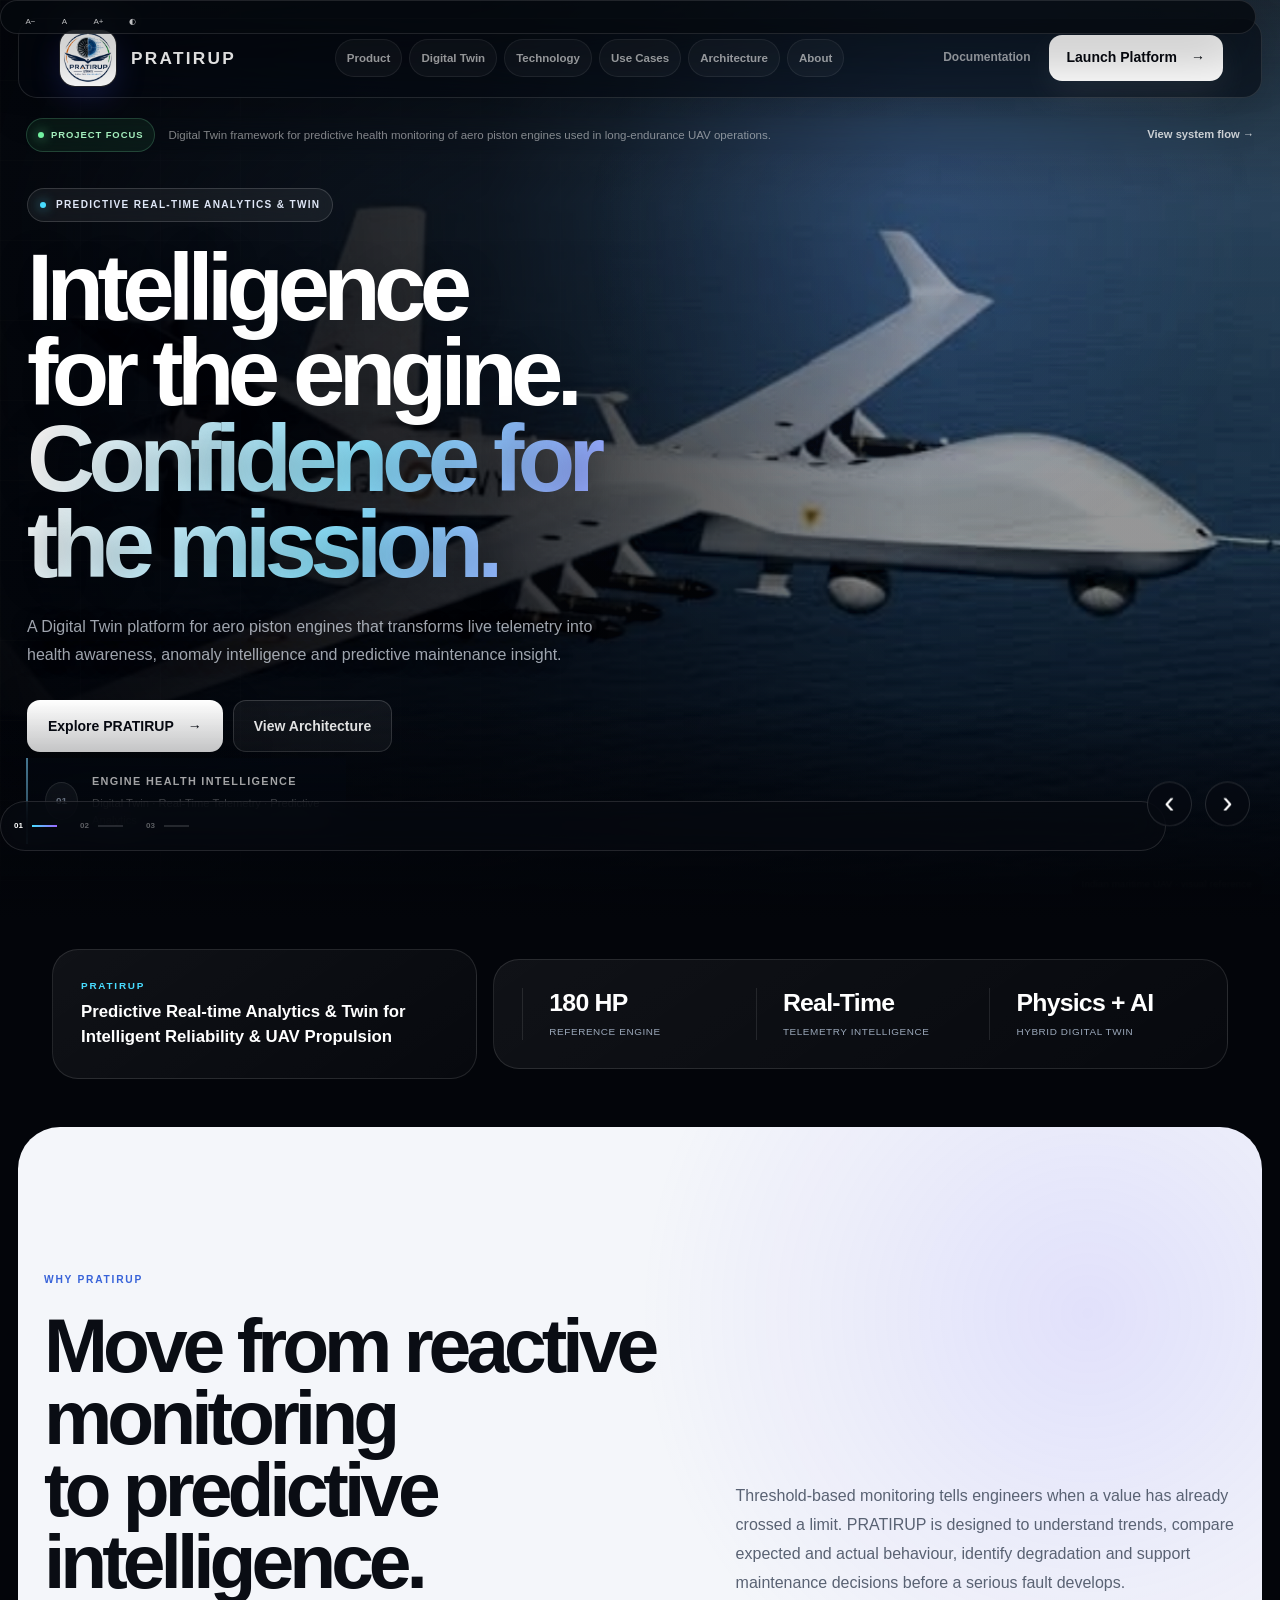
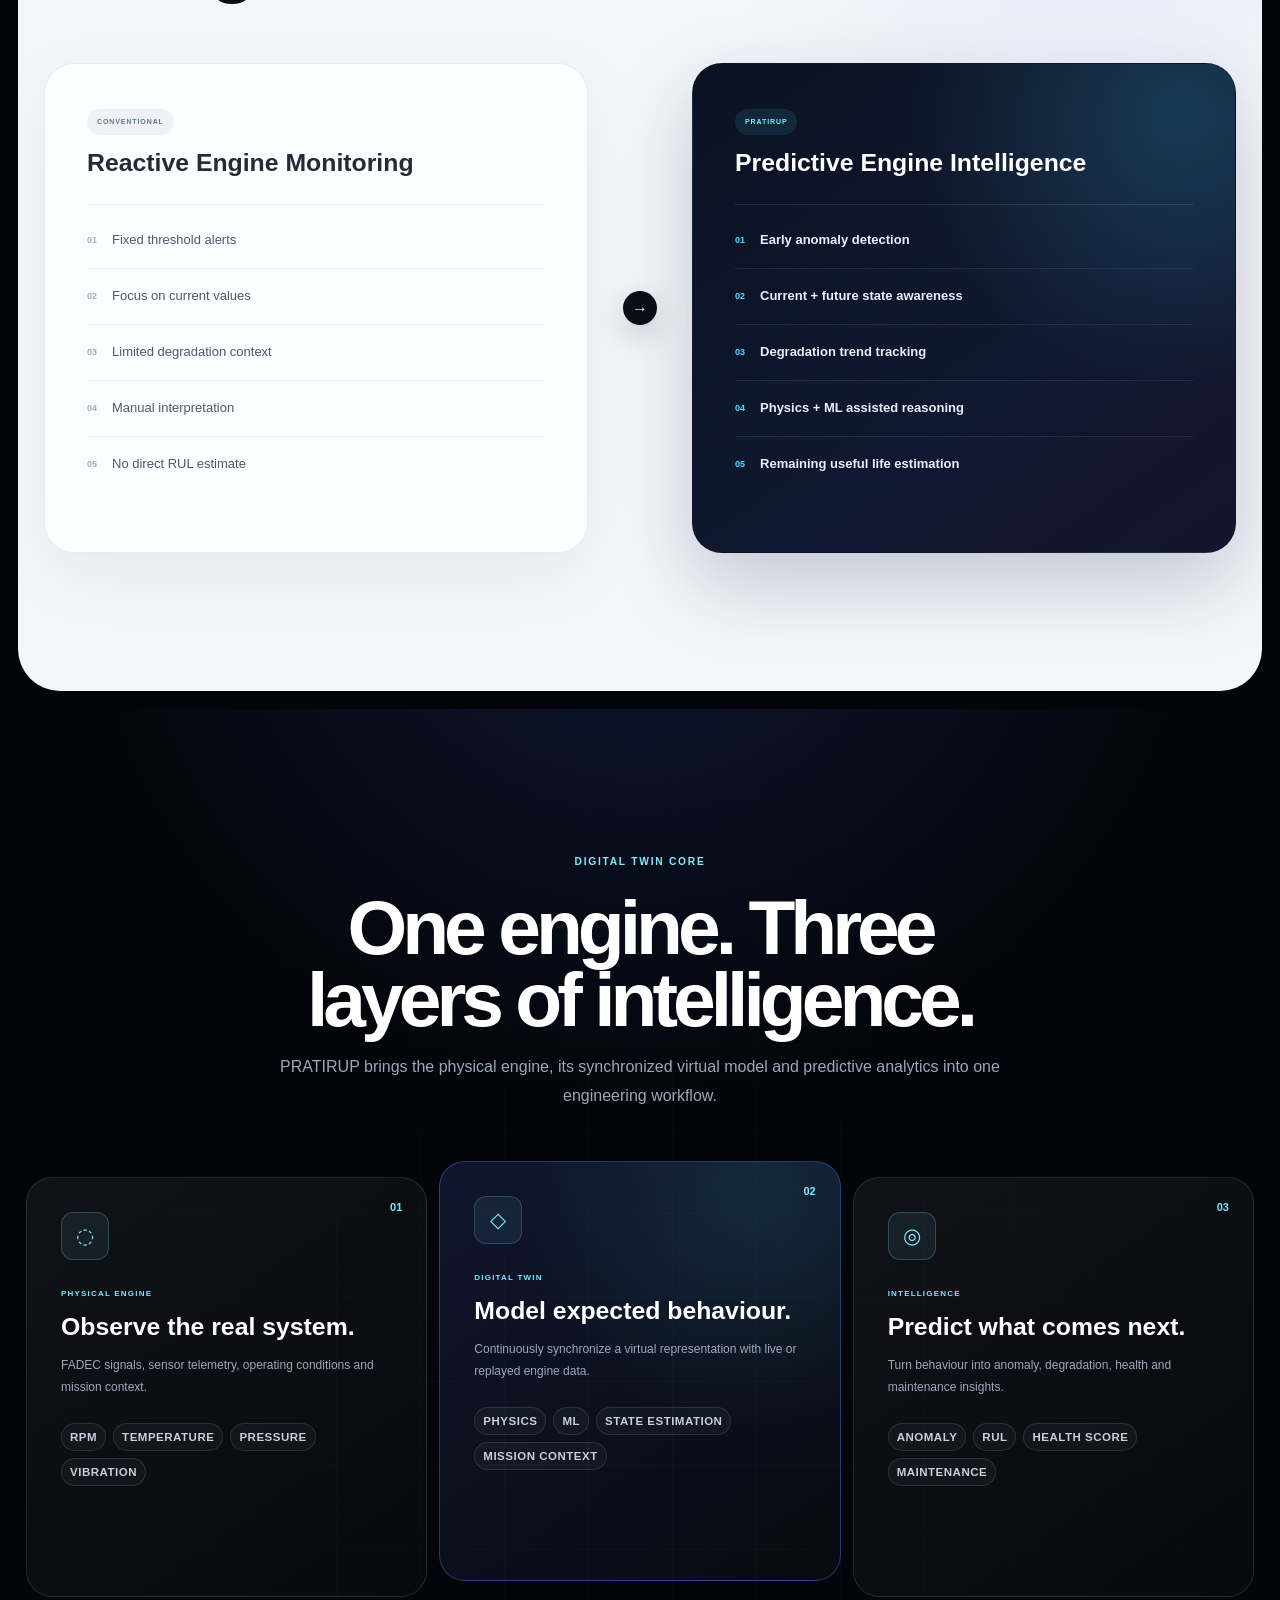
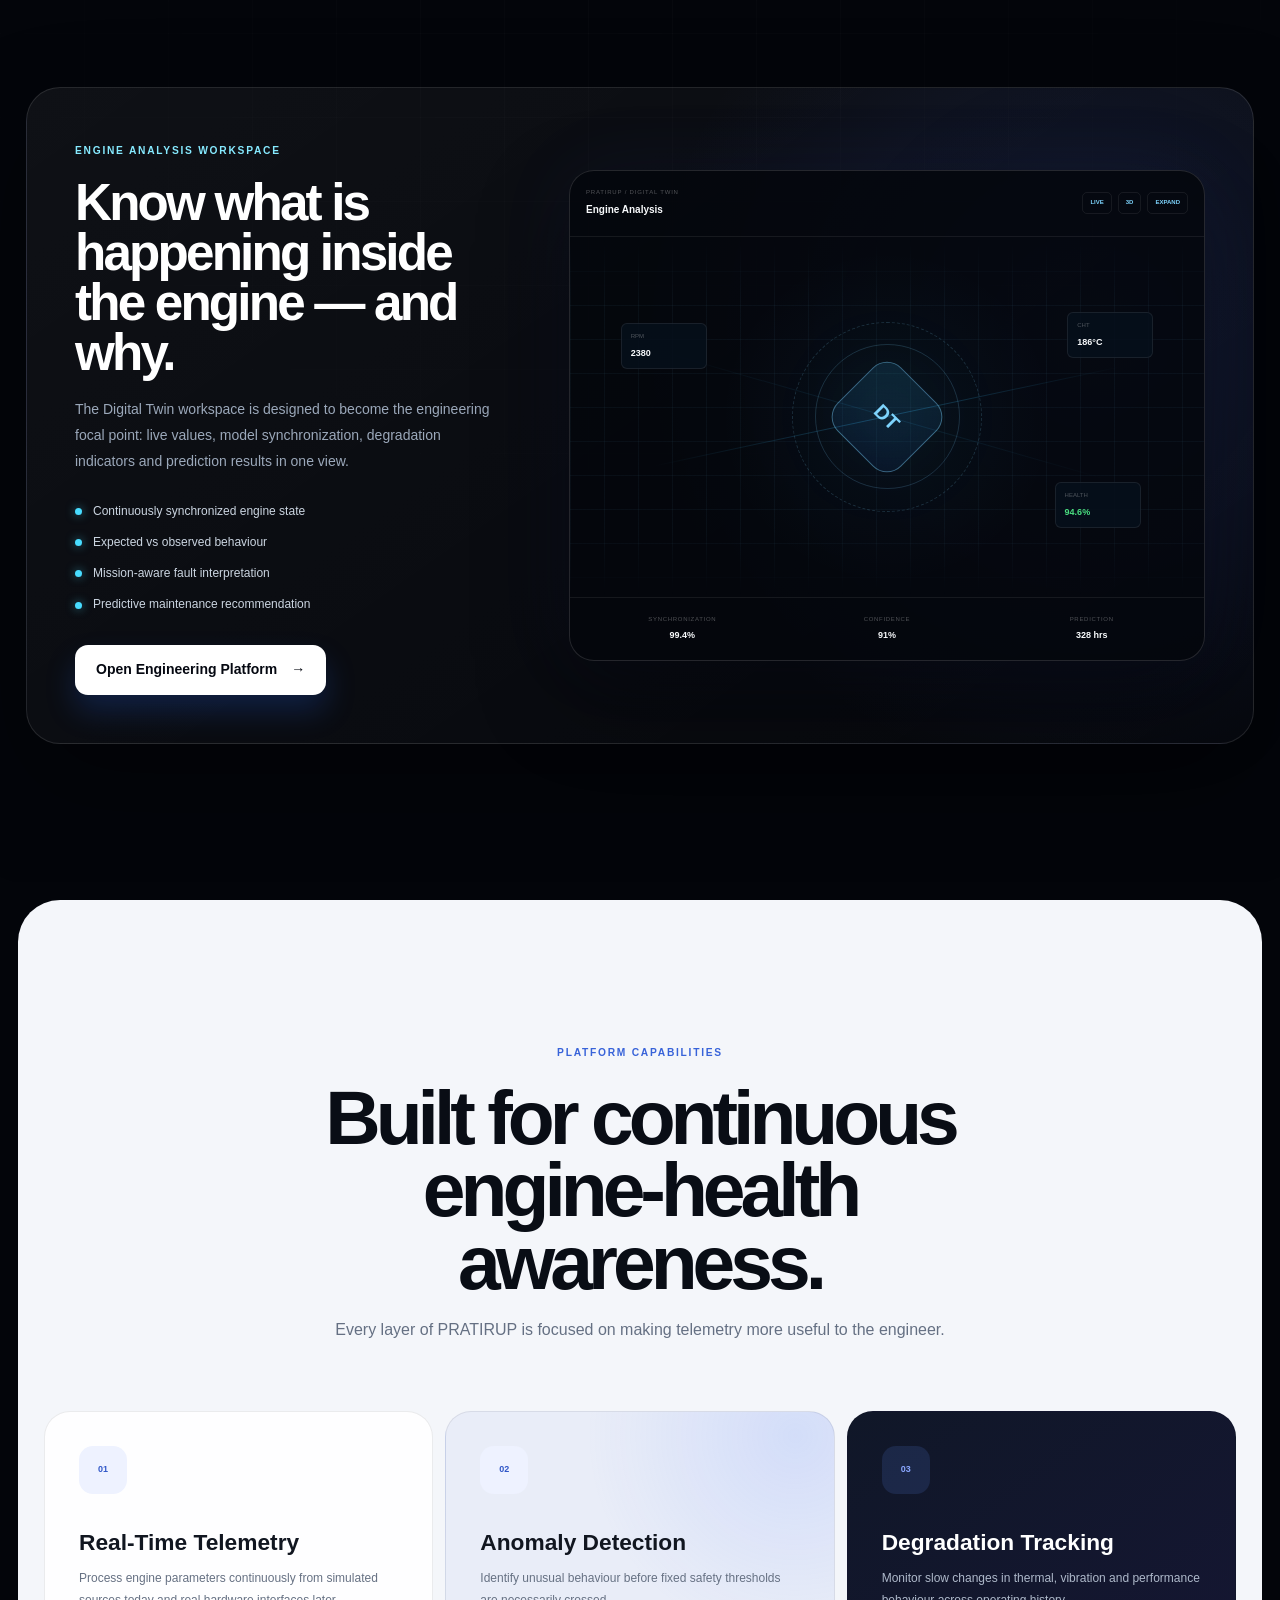
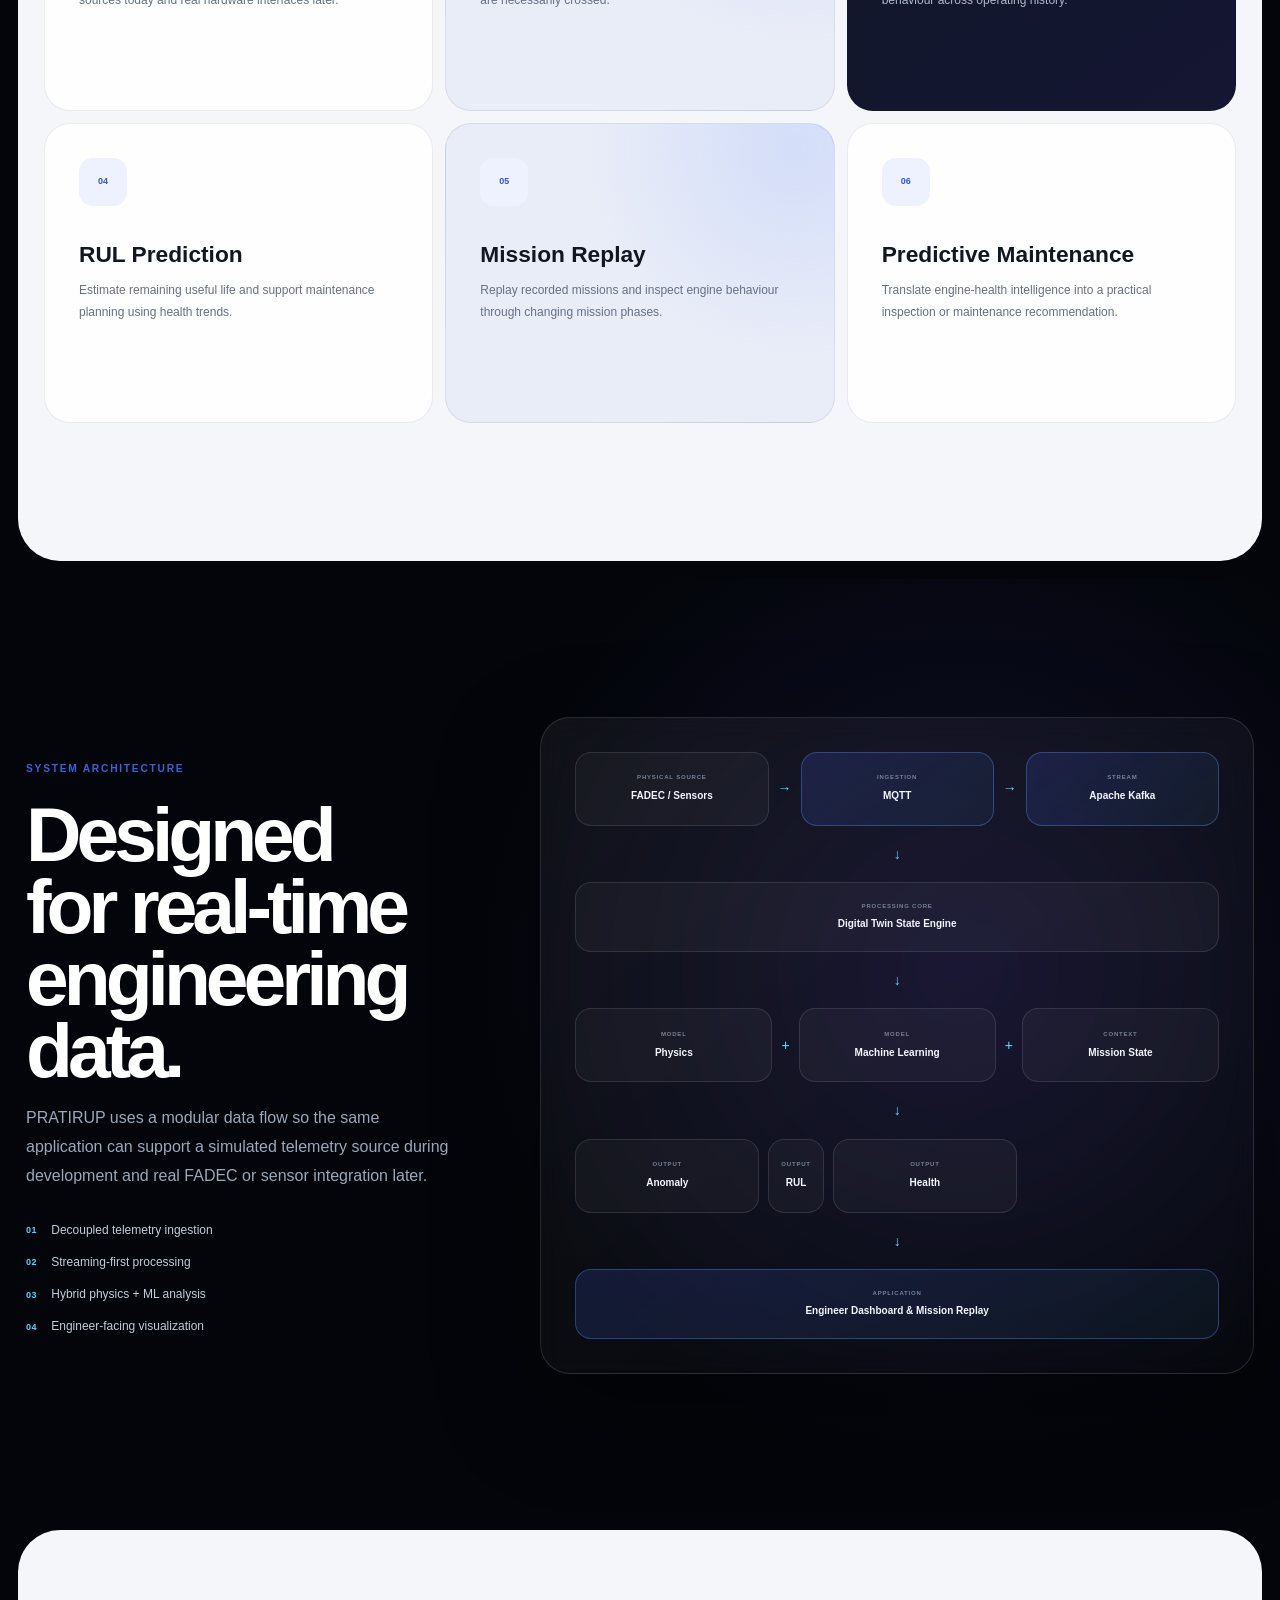
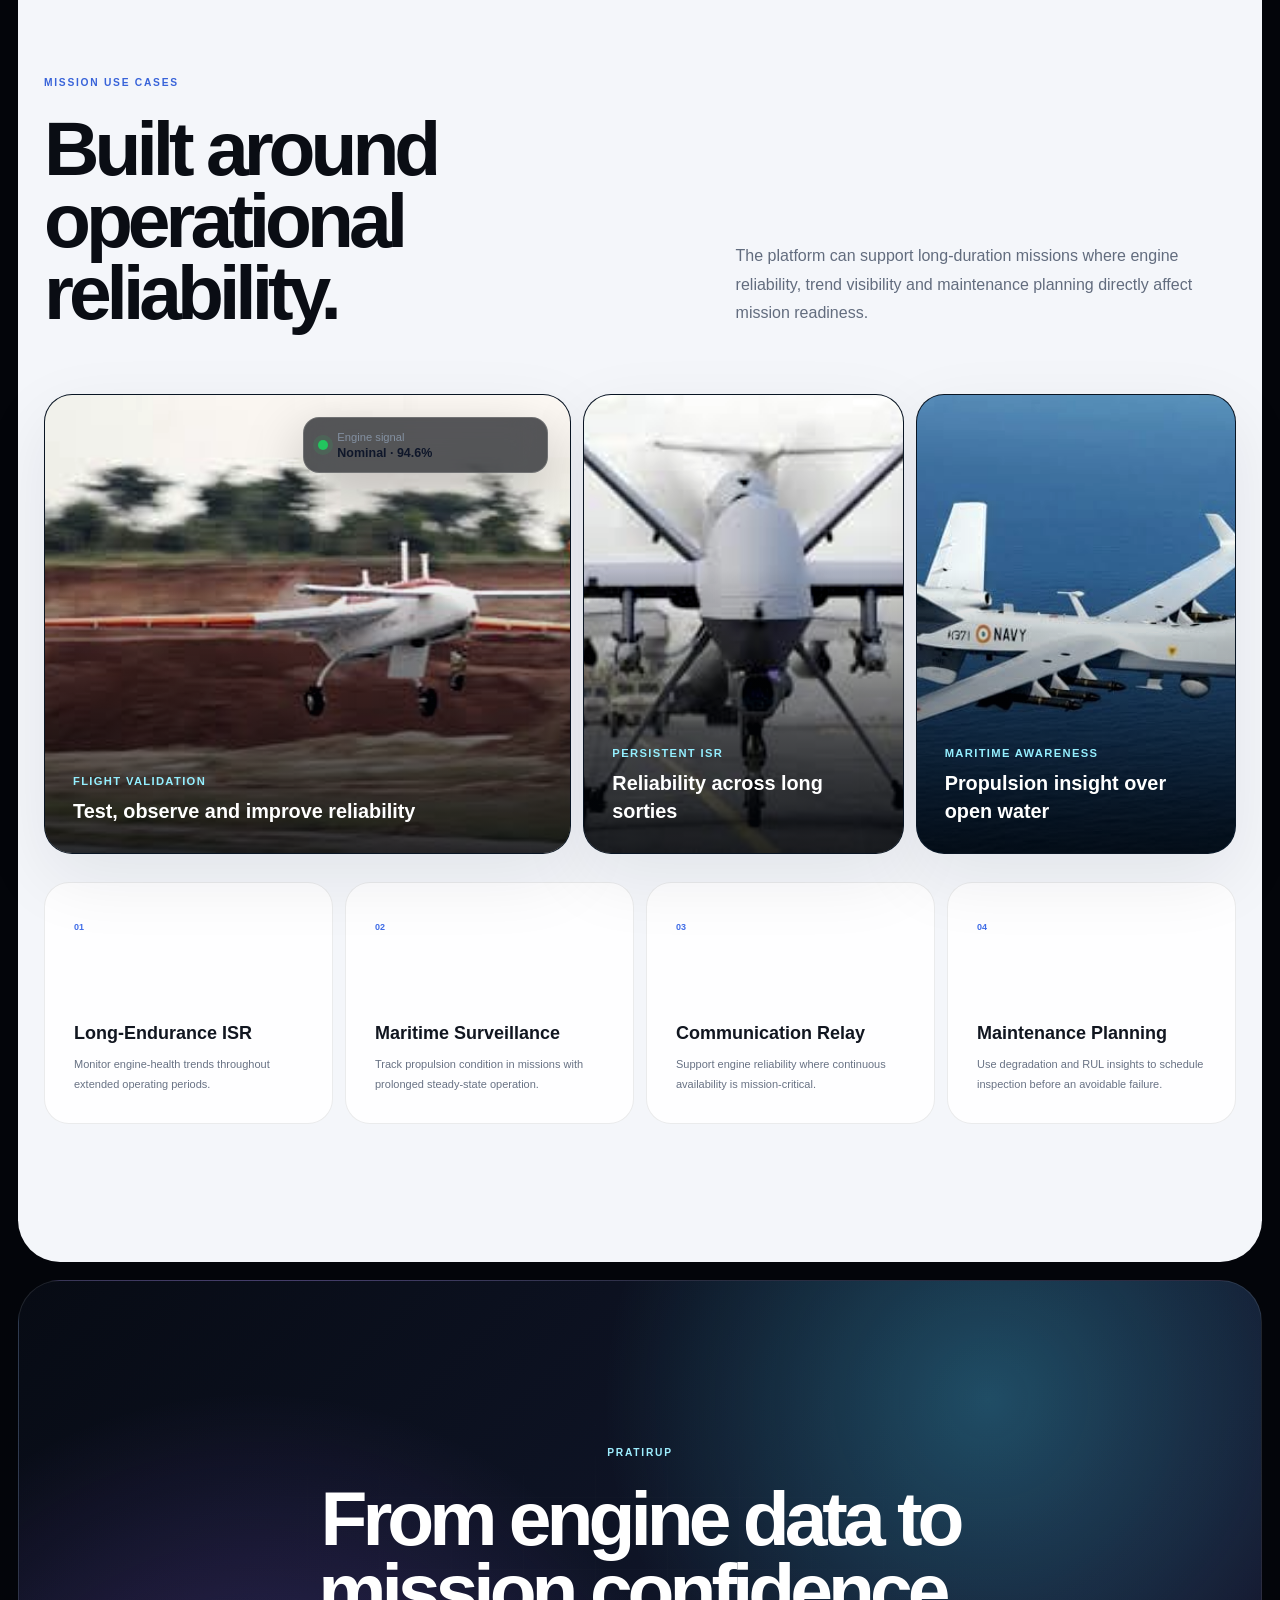
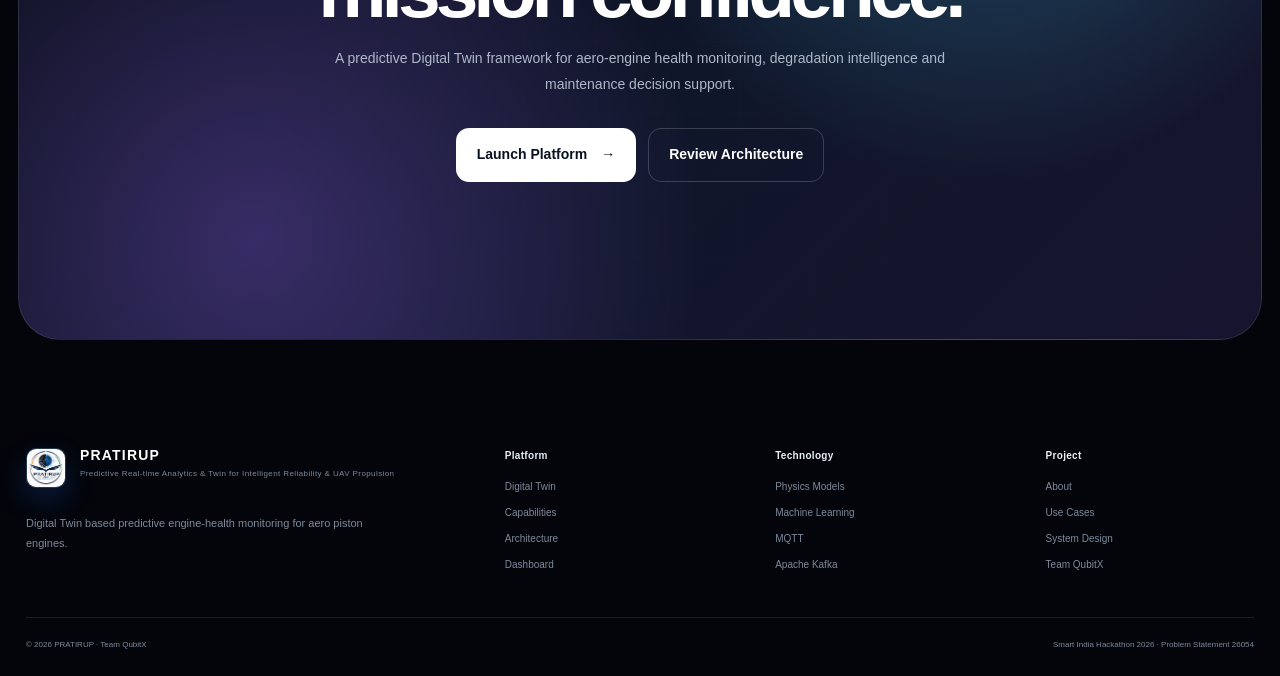
==== commit 05f331fb: "Update image sources to remove 'assets/images/' prefix" ====
--- a/index.html
+++ b/index.html
@@ -79,7 +79,7 @@
 
         <article class="drone-slide is-active">
           <div class="slide-image">
-            <img src="assets/images/uav-maritime.jpeg" alt="Indian Navy long-endurance UAV flying over the sea" loading="eager" fetchpriority="high">
+            <img src="uav-maritime.jpg" alt="Indian Navy long-endurance UAV flying over the sea" loading="eager" fetchpriority="high">
             <span class="visual-source">Indian maritime UAV · visual reference</span>
           </div>
           <div class="slide-shade"></div>
@@ -121,7 +121,7 @@
 
         <article class="drone-slide">
           <div class="slide-image">
-            <img src="assets/images/uav-high-altitude.jpeg" alt="High-altitude long-endurance UAV above the clouds" loading="lazy">
+            <img src="uav-high-altitude.jpg" alt="High-altitude long-endurance UAV above the clouds" loading="lazy">
             <span class="visual-source">High-altitude endurance UAV · visual reference</span>
           </div>
           <div class="slide-shade"></div>
@@ -163,7 +163,7 @@
 
         <article class="drone-slide">
           <div class="slide-image">
-            <img src="assets/images/uav-flightline.jpeg" alt="Long-endurance UAVs prepared on a flight line" loading="lazy">
+            <img src="uav-flightline.jpg" alt="Long-endurance UAVs prepared on a flight line" loading="lazy">
             <span class="visual-source">Long-endurance UAV flight line · visual reference</span>
           </div>
           <div class="slide-shade"></div>
@@ -260,10 +260,6 @@
         </div>
       </div>
     </section>
-
-
-    
-
     <!-- PROBLEM / OFFER -->
     <section class="section section-light" id="product">
       <div class="container">
@@ -534,16 +530,16 @@
 
         <div class="mission-gallery" aria-label="UAV mission reference gallery">
           <figure class="mission-photo mission-photo-wide">
-            <img src="assets/images/uav-test-flight.jpeg" alt="Indian unmanned aircraft during a test flight" loading="lazy" />
+            <img src="uav-test-flight.jpg" alt="Indian unmanned aircraft during a test flight" loading="lazy" />
             <div class="mission-signal"><i></i><span>Engine signal</span><strong>Nominal · 94.6%</strong></div>
             <figcaption><span>FLIGHT VALIDATION</span><strong>Test, observe and improve reliability</strong></figcaption>
           </figure>
           <figure class="mission-photo">
-            <img src="assets/images/uav-frontal.jpeg" alt="Front view of a long-endurance UAV" loading="lazy" />
+            <img src="uav-frontal.jpg" alt="Front view of a long-endurance UAV" loading="lazy" />
             <figcaption><span>PERSISTENT ISR</span><strong>Reliability across long sorties</strong></figcaption>
           </figure>
           <figure class="mission-photo">
-            <img src="assets/images/uav-maritime.jpeg" alt="Long-endurance UAV supporting maritime surveillance" loading="lazy" />
+            <img src="uav-maritime.jpg" alt="Long-endurance UAV supporting maritime surveillance" loading="lazy" />
             <figcaption><span>MARITIME AWARENESS</span><strong>Propulsion insight over open water</strong></figcaption>
           </figure>
         </div>
--- a/css/global.css
+++ b/css/global.css
@@ -2,46 +2,32 @@
   --ink: #0f172a;
   --ink-soft: #516174;
   --ink-muted: #8390a1;
-
   --navy-950: #06101c;
   --navy-900: #07111f;
   --navy-850: #0a1625;
   --navy-800: #0d1a2a;
   --navy-750: #102033;
-
   --blue: #2563eb;
   --blue-deep: #1d4ed8;
   --cyan: #38bdf8;
   --green: #22c55e;
   --amber: #f59e0b;
-
   --surface: #ffffff;
   --surface-soft: #f4f7fa;
   --surface-tint: #eef3f8;
-
   --border: #e2e8f0;
   --border-dark: rgba(255,255,255,.09);
-
   --white: #f8fafc;
-
-  --shadow-lg: 0 30px 80px rgba(15, 23, 42, .10);
+  --shadow-lg: 0 30px 80px rgba(15,23,42,.10);
   --shadow-xl: 0 40px 100px rgba(0,0,0,.28);
-
   --radius-sm: 10px;
   --radius-md: 16px;
   --radius-lg: 24px;
-
   --container: 1220px;
 }
 
-* {
-  box-sizing: border-box;
-  margin: 0;
-  padding: 0;
-}
-
+* { box-sizing: border-box; margin: 0; padding: 0; }
 html { scroll-behavior: smooth; }
-
 body {
   font-family: "Segoe UI", Arial, sans-serif;
   color: var(--ink);
@@ -49,85 +35,46 @@
   line-height: 1.6;
   -webkit-font-smoothing: antialiased;
 }
-
-a {
-  color: inherit;
-  text-decoration: none;
-}
-
+a { color: inherit; text-decoration: none; }
 img { max-width: 100%; display: block; }
-
 button, input, textarea, select { font: inherit; }
-
-.container {
-  width: min(calc(100% - 48px), var(--container));
-  margin-inline: auto;
-}
-
-.section {
-  padding: 118px 0;
-}
-
+.container { width: min(calc(100% - 48px), var(--container)); margin-inline: auto; }
+.section { padding: 118px 0; }
 .section-light { background: var(--surface-soft); }
 .section-dark { background: var(--navy-900); color: var(--white); }
-
-.section-kicker,
-.eyebrow,
-.micro-label {
+.section-kicker, .eyebrow, .micro-label {
   display: inline-block;
-  font-size: 10px;
+  font-size: .75rem;
   line-height: 1;
   font-weight: 800;
   letter-spacing: 1.8px;
   text-transform: uppercase;
 }
-
 .section-kicker { color: var(--blue); }
-.section-dark .section-kicker,
-.hero .eyebrow,
-.final-cta .section-kicker { color: #7dd3fc; }
-
-.section-intro {
-  margin-bottom: 58px;
-}
-
-.centered-intro {
-  max-width: 760px;
-  margin-inline: auto;
-  text-align: center;
-}
-
-.section-intro h2,
-.architecture-copy h2,
-.final-cta h2 {
+.section-dark .section-kicker, .hero .eyebrow, .final-cta .section-kicker { color: #7dd3fc; }
+.section-intro { margin-bottom: 58px; }
+.centered-intro { max-width: 760px; margin-inline: auto; text-align: center; }
+.section-intro h2, .architecture-copy h2, .final-cta h2 {
   margin-top: 16px;
   font-family: "Segoe UI", Arial, sans-serif;
-  font-size: clamp(36px, 4.6vw, 56px);
+  font-size: clamp(2.25rem, 4.6vw, 3.5rem);
   line-height: 1.12;
   letter-spacing: -2px;
 }
-
-.section-intro p,
-.architecture-copy > p {
+.section-intro p, .architecture-copy > p {
   margin-top: 18px;
   color: var(--ink-soft);
-  font-size: 15px;
+  font-size: 1rem;
   line-height: 1.85;
 }
-
 .dark-intro p { color: #94a3b8; }
-
 .split-intro {
   display: grid;
-  grid-template-columns: minmax(0, 1.1fr) minmax(320px, .9fr);
+  grid-template-columns: minmax(0,1.1fr) minmax(320px,.9fr);
   gap: 80px;
   align-items: end;
 }
-
-.split-intro > p {
-  margin: 0;
-}
-
+.split-intro > p { margin: 0; }
 .button {
   min-height: 50px;
   padding: 0 20px;
@@ -136,56 +83,27 @@
   align-items: center;
   justify-content: center;
   gap: 14px;
-  font-size: 13px;
+  font-size: .875rem;
   font-weight: 700;
   transition: .22s ease;
   border: 1px solid transparent;
 }
-
 .button:hover { transform: translateY(-2px); }
-
-.button-primary {
-  background: var(--blue);
-  color: white;
-  box-shadow: 0 16px 30px rgba(37,99,235,.22);
+.button-primary { background: var(--blue); color: white; box-shadow: 0 16px 30px rgba(37,99,235,.22); }
+.button-primary:hover { background: var(--blue-deep); }
+.button-light { background: white; color: var(--navy-900); }
+.button-ghost { background: transparent; color: white; border-color: rgba(255,255,255,.18); }
+.button-ghost:hover { background: rgba(255,255,255,.06); }
+.text-link { font-size: .875rem; font-weight: 600; }
+.success-text { color: #4ade80 !important; }
+:focus-visible { outline: 3px solid var(--cyan); outline-offset: 3px; }
+@media (max-width: 900px) {
+  .section { padding: 90px 0; }
+  .split-intro { grid-template-columns: 1fr; gap: 24px; }
+}
+@media (max-width: 640px) {
+  .container { width: min(calc(100% - 30px),var(--container)); }
+  .section { padding: 74px 0; }
+  .section-intro h2, .architecture-copy h2, .final-cta h2 { letter-spacing: -1.4px; }
 }
 
-.button-primary:hover { background: var(--blue-deep); }
-
-.button-light {
-  background: white;
-  color: var(--navy-900);
-}
-
-.button-ghost {
-  background: transparent;
-  color: white;
-  border-color: rgba(255,255,255,.18);
-}
-
-.button-ghost:hover { background: rgba(255,255,255,.06); }
-
-.text-link {
-  font-size: 12px;
-  font-weight: 600;
-}
-
-.success-text { color: #4ade80 !important; }
-
-@media (max-width: 900px) {
-  .section { padding: 90px 0; }
-  .split-intro {
-    grid-template-columns: 1fr;
-    gap: 24px;
-  }
-}
-
-@media (max-width: 640px) {
-  .container { width: min(calc(100% - 30px), var(--container)); }
-  .section { padding: 74px 0; }
-  .section-intro h2,
-  .architecture-copy h2,
-  .final-cta h2 {
-    letter-spacing: -1.4px;
-  }
-}
--- a/css/home.css
+++ b/css/home.css
@@ -1,4 +1,3 @@
-
 .site-header {
   height: 82px;
   position: absolute;
@@ -75,7 +74,6 @@
   align-items: center;
   gap: 18px;
 }
-
 
 .hero {
   min-height: 800px;
@@ -815,7 +813,6 @@
   line-height: 1.8;
 }
 
-
 .architecture-section {
   padding: 118px 0;
   background: white;
@@ -1006,6 +1003,8 @@
   gap: 12px;
   flex-wrap: wrap;
 }
+
+
 .site-footer {
   padding: 64px 0 24px;
   background: #050d16;
@@ -1168,7 +1167,6 @@
 }
 
 
-
 .drone-hero {
   position: relative;
   min-height: 790px;
@@ -1529,9 +1527,6 @@
 }
 
 
-/* Preserve legacy .hero styles below for reusable UI pieces,
-   while the visible homepage hero is .drone-hero. */
-
 @media (max-width: 1000px) {
   .drone-hero,
   .drone-slider {
@@ -1872,3 +1867,1083 @@
   .utility-actions button { min-width: 23px; padding: 0 5px; }
   .visual-source { display: none; }
 }
+
+
+body {
+  --page-glow: rgba(56,189,248,.14);
+  overflow-x: hidden;
+}
+
+.primary-nav { gap: 8px; }
+
+.section-light .section-intro h2,
+.use-cases-section .section-intro h2 {
+  max-width: 860px;
+  font-size: clamp(3rem, 5.4vw, 4.65rem);
+  line-height: .98;
+  letter-spacing: -.055em;
+}
+
+.centered-intro h2 { margin-inline: auto; }
+
+body::before {
+  content: "";
+  position: fixed;
+  z-index: 100;
+  top: 0;
+  left: 0;
+  width: var(--scroll-progress, 0%);
+  height: 3px;
+  background: linear-gradient(90deg, var(--cyan), var(--blue), #8b5cf6);
+  box-shadow: 0 0 16px rgba(56,189,248,.65);
+  pointer-events: none;
+}
+
+.site-header {
+  transition: background .3s ease, box-shadow .3s ease, border-color .3s ease;
+}
+
+.site-header.is-scrolled {
+  position: fixed;
+  top: 0;
+  height: 72px;
+  background: rgba(5,13,23,.9);
+  border-color: rgba(125,211,252,.12);
+  box-shadow: 0 18px 42px rgba(0,0,0,.22);
+  backdrop-filter: blur(18px) saturate(1.2);
+}
+
+.site-header.is-scrolled + .notice-strip { opacity: 0; pointer-events: none; }
+
+.brand-mark {
+  overflow: hidden;
+  padding: 0;
+  border: 1px solid rgba(125,211,252,.25);
+  background: #020611;
+}
+
+.brand-mark img {
+  width: 100%;
+  height: 100%;
+  object-fit: cover;
+}
+
+.primary-nav a {
+  position: relative;
+  font-size: .84rem;
+  padding: 9px 14px;
+  border: 1px solid rgba(255,255,255,.08);
+  border-radius: 999px;
+  background: rgba(255,255,255,.04);
+}
+
+.primary-nav a:hover { background: rgba(255,255,255,.11); border-color: rgba(125,211,252,.25); }
+
+.drone-slider::before {
+  content: "";
+  position: absolute;
+  z-index: 1;
+  top: 165px;
+  right: -70px;
+  width: 500px;
+  height: 430px;
+  border: 42px solid rgba(125,211,252,.035);
+  border-radius: 32% 42% 35% 45%;
+  box-shadow:
+    0 0 0 44px rgba(37,99,235,.025),
+    0 0 0 88px rgba(139,92,246,.018);
+  transform: rotate(8deg);
+  pointer-events: none;
+}
+
+.menu-toggle {
+  width: 44px;
+  height: 44px;
+  display: none;
+  place-content: center;
+  gap: 7px;
+  border: 1px solid rgba(255,255,255,.16);
+  border-radius: 10px;
+  background: rgba(255,255,255,.04);
+  cursor: pointer;
+}
+
+.menu-toggle span {
+  width: 19px;
+  height: 2px;
+  display: block;
+  background: #fff;
+  transition: transform .25s ease;
+}
+
+.site-header.nav-open .menu-toggle span:first-child { transform: translateY(4.5px) rotate(45deg); }
+.site-header.nav-open .menu-toggle span:last-child { transform: translateY(-4.5px) rotate(-45deg); }
+
+.drone-hero::after {
+  content: "";
+  position: absolute;
+  z-index: 3;
+  inset: auto 0 0;
+  height: 180px;
+  background: linear-gradient(to top, rgba(3,9,16,.7), transparent);
+  pointer-events: none;
+}
+
+.slide-image img {
+  scale: 1.01;
+  filter: saturate(.86) contrast(1.07) brightness(.88);
+}
+
+.drone-slide:nth-child(1) .slide-image img { object-position: 62% center; }
+.drone-slide:nth-child(2) .slide-image img { object-position: 58% center; }
+.drone-slide:nth-child(3) .slide-image img { object-position: 61% center; }
+
+.slide-shade {
+  background:
+    radial-gradient(circle at 71% 35%, transparent 0 19%, rgba(5,13,23,.1) 47%),
+    linear-gradient(90deg, rgba(5,13,23,.98) 0%, rgba(5,13,23,.9) 32%, rgba(5,13,23,.52) 60%, rgba(5,13,23,.14) 84%),
+    linear-gradient(to top, rgba(5,13,23,.83), transparent 48%);
+}
+
+.slide-copy { position: relative; z-index: 1; }
+
+.slide-copy::before {
+  content: "";
+  position: absolute;
+  z-index: -1;
+  left: -90px;
+  top: -90px;
+  width: 420px;
+  height: 420px;
+  border-radius: 50%;
+  background: rgba(37,99,235,.12);
+  filter: blur(90px);
+}
+
+.slide-copy h1,
+.slide-copy h2 {
+  max-width: 790px;
+  font-size: clamp(3.4rem, 5.7vw, 5rem);
+  letter-spacing: -.045em;
+}
+
+.slide-copy p { font-size: 1rem; }
+
+.gov-style-label,
+.visual-source,
+.slide-caption strong,
+.slider-status { font-size: .75rem; }
+
+.slide-caption small { font-size: .7rem; }
+
+.hero-command-panel {
+  position: absolute;
+  z-index: 6;
+  top: 246px;
+  right: max(40px, calc((100vw - var(--container)) / 2));
+  width: 270px;
+  padding: 19px;
+  border: 1px solid rgba(125,211,252,.2);
+  border-radius: 14px;
+  background: linear-gradient(145deg, rgba(5,13,23,.78), rgba(12,31,49,.62));
+  color: #fff;
+  box-shadow: 0 28px 75px rgba(0,0,0,.28);
+  backdrop-filter: blur(16px);
+}
+
+.command-head,
+.command-row {
+  display: flex;
+  align-items: center;
+  justify-content: space-between;
+  gap: 12px;
+}
+
+.command-head span {
+  font-size: .68rem;
+  font-weight: 800;
+  letter-spacing: .08em;
+}
+
+.command-head i {
+  width: 7px;
+  height: 7px;
+  display: inline-block;
+  margin-right: 7px;
+  border-radius: 50%;
+  background: #4ade80;
+  box-shadow: 0 0 12px rgba(74,222,128,.8);
+}
+
+.command-head small { color: rgba(255,255,255,.43); font-size: .63rem; }
+.command-metric { margin-top: 22px; }
+.command-metric span { display: block; color: #94a3b8; font-size: .75rem; }
+.command-metric strong { display: block; margin-top: 3px; font-size: 2rem; line-height: 1; }
+
+.command-chart {
+  height: 58px;
+  margin: 19px 0;
+  display: flex;
+  align-items: end;
+  gap: 7px;
+  border-bottom: 1px solid rgba(255,255,255,.1);
+}
+
+.command-chart i {
+  flex: 1;
+  min-height: 12px;
+  border-radius: 4px 4px 0 0;
+  background: linear-gradient(to top, var(--blue), var(--cyan));
+  opacity: .72;
+}
+.command-chart i:nth-child(1) { height: 36%; }
+.command-chart i:nth-child(2) { height: 52%; }
+.command-chart i:nth-child(3) { height: 43%; }
+.command-chart i:nth-child(4) { height: 69%; }
+.command-chart i:nth-child(5) { height: 57%; }
+.command-chart i:nth-child(6) { height: 77%; }
+.command-chart i:nth-child(7) { height: 71%; }
+.command-chart i:nth-child(8) { height: 91%; }
+
+.command-row {
+  padding-top: 4px;
+  color: #94a3b8;
+  font-size: .72rem;
+}
+.command-row strong { margin-left: 4px; color: #e2e8f0; }
+
+.post-hero-strip { box-shadow: 0 22px 60px rgba(15,23,42,.06); }
+
+.compare-shell,
+.workspace-card,
+.architecture-board {
+  box-shadow: 0 35px 90px rgba(15,23,42,.1);
+}
+
+.layer-card,
+.capability-card,
+.use-case-grid article {
+  transition: transform .28s ease, box-shadow .28s ease, border-color .28s ease;
+}
+
+.layer-card:hover,
+.capability-card:hover,
+.use-case-grid article:hover {
+  z-index: 2;
+  transform: translateY(-7px);
+  border-color: rgba(56,189,248,.42);
+  box-shadow: 0 26px 60px rgba(15,23,42,.13);
+}
+
+.mission-gallery {
+  margin-bottom: 28px;
+  display: grid;
+  grid-template-columns: 1.35fr .82fr .82fr;
+  gap: 14px;
+}
+
+.mission-photo {
+  min-height: 310px;
+  position: relative;
+  overflow: hidden;
+  border-radius: 18px;
+  background: var(--navy-850);
+  box-shadow: 0 24px 60px rgba(15,23,42,.15);
+}
+
+.mission-photo::after {
+  content: "";
+  position: absolute;
+  inset: 0;
+  background: linear-gradient(to top, rgba(4,12,21,.94), rgba(4,12,21,.06) 66%);
+}
+
+.mission-photo img {
+  width: 100%;
+  height: 100%;
+  position: absolute;
+  inset: 0;
+  object-fit: cover;
+  transition: transform .7s ease, filter .7s ease;
+}
+
+.mission-photo:nth-child(2) img { object-position: center; }
+.mission-photo:hover img { transform: scale(1.07); filter: saturate(1.08); }
+
+.mission-photo figcaption {
+  position: absolute;
+  z-index: 2;
+  left: 22px;
+  right: 22px;
+  bottom: 20px;
+  color: #fff;
+}
+
+.mission-photo figcaption span {
+  display: block;
+  margin-bottom: 7px;
+  color: #7dd3fc;
+  font-size: .7rem;
+  font-weight: 800;
+  letter-spacing: .12em;
+}
+
+.mission-photo figcaption strong { font-size: 1rem; line-height: 1.35; }
+
+.mission-signal {
+  position: absolute;
+  z-index: 3;
+  top: 22px;
+  right: 22px;
+  min-width: 245px;
+  padding: 11px 14px;
+  display: grid;
+  grid-template-columns: auto 1fr;
+  align-items: center;
+  column-gap: 9px;
+  border: 1px solid rgba(255,255,255,.42);
+  border-radius: 999px;
+  background: rgba(255,255,255,.9);
+  color: var(--ink);
+  box-shadow: 0 17px 45px rgba(15,23,42,.18);
+  backdrop-filter: blur(12px);
+}
+
+.mission-signal i {
+  width: 10px;
+  height: 10px;
+  grid-row: 1 / 3;
+  border-radius: 50%;
+  background: var(--green);
+  box-shadow: 0 0 0 5px rgba(34,197,94,.13);
+}
+
+.mission-signal span { color: var(--ink-muted); font-size: .7rem; }
+.mission-signal strong { font-size: .78rem; line-height: 1.1; }
+
+.use-case-grid article {
+  border-radius: 14px;
+  background: rgba(255,255,255,.84);
+}
+
+.back-to-top {
+  width: 46px;
+  height: 46px;
+  position: fixed;
+  z-index: 80;
+  right: 22px;
+  bottom: 22px;
+  display: grid;
+  place-items: center;
+  border: 1px solid rgba(255,255,255,.18);
+  border-radius: 12px;
+  background: rgba(7,17,31,.88);
+  color: #fff;
+  box-shadow: 0 16px 38px rgba(0,0,0,.24);
+  opacity: 0;
+  transform: translateY(15px);
+  pointer-events: none;
+  cursor: pointer;
+  transition: .25s ease;
+  backdrop-filter: blur(12px);
+}
+
+.back-to-top.is-visible { opacity: 1; transform: none; pointer-events: auto; }
+
+.reveal {
+  opacity: 0;
+  transform: translateY(24px);
+  transition: opacity .7s ease, transform .7s ease;
+}
+.reveal.is-visible { opacity: 1; transform: none; }
+
+@media (max-width: 1100px) {
+  .hero-command-panel { display: none; }
+  .menu-toggle { display: grid; }
+  .primary-nav {
+    position: fixed;
+    z-index: 70;
+    top: 82px;
+    left: 16px;
+    right: 16px;
+    padding: 22px;
+    display: flex !important;
+    flex-direction: column;
+    align-items: stretch;
+    gap: 0;
+    border: 1px solid rgba(125,211,252,.15);
+    border-radius: 16px;
+    background: rgba(5,13,23,.97);
+    box-shadow: 0 26px 80px rgba(0,0,0,.35);
+    opacity: 0;
+    transform: translateY(-18px);
+    pointer-events: none;
+    transition: opacity .24s ease, transform .24s ease;
+    backdrop-filter: blur(20px);
+  }
+  .primary-nav a { padding: 13px 7px; border-bottom: 1px solid rgba(255,255,255,.07); }
+  .primary-nav a:last-child { border-bottom: 0; }
+  .site-header.nav-open .primary-nav { opacity: 1; transform: none; pointer-events: auto; }
+  .mission-gallery { grid-template-columns: 1.2fr 1fr; }
+  .mission-photo:last-child { grid-column: 1 / -1; min-height: 260px; }
+}
+
+@media (max-width: 720px) {
+  .site-header.is-scrolled { height: 68px; }
+  .nav-actions .button { display: none; }
+  .brand-copy strong { font-size: .82rem; }
+  .slide-copy h1,
+  .slide-copy h2 { font-size: clamp(2.6rem, 12vw, 3.7rem); }
+  .slide-copy p { font-size: .94rem; }
+  .drone-slide:nth-child(1) .slide-image img { object-position: 67% center; }
+  .drone-slide:nth-child(2) .slide-image img { object-position: 62% center; }
+  .drone-slide:nth-child(3) .slide-image img { object-position: 64% center; }
+  .mission-gallery { grid-template-columns: 1fr; }
+  .mission-photo,
+  .mission-photo:last-child { min-height: 245px; grid-column: auto; }
+  .section-light .section-intro h2,
+  .use-cases-section .section-intro h2 { font-size: clamp(2.7rem, 11vw, 3.6rem); }
+  .mission-signal { top: 14px; right: 14px; min-width: 210px; }
+}
+
+@media (max-width: 480px) {
+  .brand-mark { width: 38px; height: 38px; }
+  .slide-copy h1,
+  .slide-copy h2 { font-size: clamp(2.35rem, 12.5vw, 3.15rem); }
+  .gov-style-label { font-size: .65rem; }
+  .slider-dot { min-width: 54px; }
+  .slider-dot i { width: 31px; }
+}
+
+@media (prefers-reduced-motion: reduce) {
+  .reveal { opacity: 1; transform: none; }
+}
+
+/* =========================================================
+   V6 — SLICE-INSPIRED EDITORIAL EXPERIENCE
+   Large type, calm whitespace, soft portals and floating pills
+========================================================= */
+
+.slice-inspired {
+  --slice-purple: #5424b8;
+  --slice-purple-deep: #32116f;
+  --slice-lilac: #ebe7ff;
+  --slice-lilac-soft: #f6f4ff;
+  --slice-pink: #d946ef;
+  --slice-ink: #151128;
+  background: #fbfaff;
+  color: var(--slice-ink);
+}
+
+.slice-inspired .utility-bar {
+  width: auto;
+  height: auto;
+  position: fixed;
+  z-index: 90;
+  inset: auto 18px 80px auto;
+  padding: 6px;
+  border: 1px solid rgba(84,36,184,.12);
+  border-radius: 999px;
+  background: rgba(255,255,255,.86);
+  box-shadow: 0 14px 42px rgba(50,17,111,.12);
+  backdrop-filter: blur(18px);
+}
+
+.slice-inspired .utility-wrap {
+  width: auto;
+  height: auto;
+  gap: 0;
+}
+
+.slice-inspired .utility-left,
+.slice-inspired .utility-actions > a,
+.slice-inspired .utility-actions > .utility-separator { display: none; }
+.slice-inspired .utility-actions { gap: 4px; }
+.slice-inspired .utility-actions button {
+  min-width: 32px;
+  height: 32px;
+  border-color: transparent;
+  border-radius: 50%;
+  background: transparent;
+  color: #4f416a;
+  font-size: .68rem;
+}
+.slice-inspired .utility-actions button:hover { background: var(--slice-lilac); color: var(--slice-purple); }
+
+.slice-inspired .site-header,
+.slice-inspired .site-header.is-scrolled {
+  width: min(calc(100% - 40px), 1240px);
+  height: 72px;
+  position: fixed;
+  z-index: 80;
+  inset: 18px auto auto 50%;
+  transform: translateX(-50%);
+  border: 1px solid rgba(84,36,184,.09);
+  border-radius: 999px;
+  background: rgba(255,255,255,.89);
+  box-shadow: 0 16px 52px rgba(50,17,111,.09);
+  backdrop-filter: blur(22px) saturate(1.25);
+}
+
+.slice-inspired .nav-wrap {
+  width: 100%;
+  padding: 0 9px 0 16px;
+}
+
+.slice-inspired .brand-mark {
+  width: 44px;
+  height: 44px;
+  border-color: rgba(84,36,184,.14);
+  border-radius: 50%;
+  box-shadow: none;
+}
+
+.slice-inspired .brand-copy strong { color: var(--slice-purple); font-size: .9rem; letter-spacing: .08em; }
+.slice-inspired .brand-copy span {
+  max-width: 210px;
+  overflow: hidden;
+  color: #776b8d;
+  font-size: .63rem;
+  text-overflow: ellipsis;
+  white-space: nowrap;
+}
+
+.slice-inspired .primary-nav { gap: 6px; }
+.slice-inspired .primary-nav a,
+.slice-inspired .nav-docs {
+  padding: 9px 13px;
+  border: 1px solid #eeeaf8;
+  border-radius: 999px;
+  background: #f8f6fc;
+  color: #241a37;
+  font-size: .76rem;
+}
+.slice-inspired .primary-nav a:hover,
+.slice-inspired .nav-docs:hover {
+  border-color: #ddd5f4;
+  background: var(--slice-lilac);
+  color: var(--slice-purple);
+}
+
+.slice-inspired .nav-actions { gap: 7px; }
+.slice-inspired .nav-actions .button-light {
+  min-height: 48px;
+  padding-inline: 19px;
+  border-radius: 999px;
+  background: var(--slice-purple);
+  color: #fff;
+  box-shadow: 0 12px 28px rgba(84,36,184,.2);
+}
+.slice-inspired .nav-actions .button-light:hover { background: var(--slice-purple-deep); }
+
+.slice-inspired .menu-toggle { border-color: #e9e4f4; background: #f8f6fc; }
+.slice-inspired .menu-toggle span { background: var(--slice-purple-deep); }
+
+.slice-inspired .notice-strip {
+  width: min(calc(100% - 48px), 760px);
+  min-height: 39px;
+  position: absolute;
+  z-index: 20;
+  top: 105px;
+  left: 50%;
+  right: auto;
+  transform: translateX(-50%);
+  border: 1px solid rgba(84,36,184,.08);
+  border-radius: 999px;
+  background: rgba(246,244,255,.82);
+  color: #675b78;
+  backdrop-filter: blur(12px);
+}
+.slice-inspired .notice-wrap { width: 100%; min-height: 39px; padding-inline: 8px 14px; }
+.slice-inspired .notice-badge {
+  padding: 7px 11px;
+  border: 0;
+  border-radius: 999px;
+  background: var(--slice-purple);
+  color: #fff;
+  font-size: .63rem;
+}
+.slice-inspired .notice-wrap p,
+.slice-inspired .notice-wrap a { color: #675b78; font-size: .72rem; }
+.slice-inspired .site-header.is-scrolled + .notice-strip { opacity: 1; pointer-events: auto; }
+
+.slice-inspired .drone-hero,
+.slice-inspired .drone-slider {
+  min-height: 980px;
+  height: 100svh;
+  max-height: 1080px;
+  background: #fbfaff;
+  color: var(--slice-ink);
+}
+
+.slice-inspired .drone-slider::before {
+  z-index: 0;
+  top: 190px;
+  right: auto;
+  left: 50%;
+  width: min(890px, 66vw);
+  height: 610px;
+  border: 54px solid rgba(84,36,184,.035);
+  border-radius: 31% 40% 33% 38% / 32% 29% 41% 35%;
+  box-shadow:
+    0 0 0 55px rgba(84,36,184,.025),
+    0 0 0 108px rgba(217,70,239,.014);
+  transform: translateX(-50%) rotate(3deg);
+}
+
+.slice-inspired .hero-ambient-title {
+  position: absolute;
+  z-index: 1;
+  top: 135px;
+  left: 50%;
+  transform: translateX(-50%);
+  color: rgba(84,36,184,.055);
+  font-size: clamp(6rem, 15vw, 13rem);
+  font-weight: 900;
+  line-height: 1;
+  letter-spacing: -.08em;
+  white-space: nowrap;
+  pointer-events: none;
+}
+
+.slice-inspired .drone-slide { color: #fff; transform: none; }
+
+.slice-inspired .slide-image,
+.slice-inspired .slide-shade,
+.slice-inspired .slide-grid {
+  width: min(1120px, 88vw);
+  height: 650px;
+  position: absolute;
+  inset: 158px auto auto 50%;
+  transform: translateX(-50%);
+  border-radius: 33% 24% 30% 27% / 22% 30% 24% 34%;
+  overflow: hidden;
+}
+
+.slice-inspired .slide-image {
+  border: 10px solid #fff;
+  background: var(--slice-lilac);
+  box-shadow: 0 45px 110px rgba(50,17,111,.18);
+}
+
+.slice-inspired .slide-image img {
+  border-radius: inherit;
+  filter: saturate(.9) contrast(1.05) brightness(.82);
+}
+
+.slice-inspired .slide-shade {
+  z-index: 1;
+  background:
+    linear-gradient(to bottom, rgba(17,9,39,.08), rgba(17,9,39,.26) 44%, rgba(17,9,39,.76)),
+    radial-gradient(circle at center, transparent, rgba(12,7,28,.28));
+}
+
+.slice-inspired .slide-grid { z-index: 2; opacity: .18; mask-image: radial-gradient(circle at center, #000, transparent 78%); }
+
+.slice-inspired .slide-content {
+  z-index: 4;
+  justify-content: center;
+  align-items: center;
+  padding: 190px 0 205px;
+}
+
+.slice-inspired .slide-copy {
+  width: min(1000px, 88%);
+  margin-inline: auto;
+  text-align: center;
+}
+.slice-inspired .slide-copy::before { display: none; }
+
+.slice-inspired .gov-style-label {
+  justify-content: center;
+  color: #d7cfff;
+  font-size: .72rem;
+  letter-spacing: .14em;
+}
+.slice-inspired .label-rule { display: none; }
+
+.slice-inspired .slide-copy h1,
+.slice-inspired .slide-copy h2 {
+  max-width: 970px;
+  margin: 19px auto 0;
+  color: #fff;
+  font-size: clamp(4.2rem, 7.1vw, 6.6rem);
+  font-weight: 760;
+  line-height: .9;
+  letter-spacing: -.065em;
+  text-shadow: 0 8px 38px rgba(10,5,25,.34);
+}
+.slice-inspired .slide-copy h1 span,
+.slice-inspired .slide-copy h2 span { color: #fff; }
+
+.slice-inspired .slide-copy p {
+  max-width: 720px;
+  margin: 24px auto 0;
+  color: rgba(255,255,255,.82);
+  font-size: 1.05rem;
+  line-height: 1.65;
+}
+
+.slice-inspired .slide-actions { justify-content: center; margin-top: 28px; }
+.slice-inspired .slide-actions .button { min-height: 52px; padding-inline: 22px; border-radius: 999px; }
+.slice-inspired .slide-actions .button-primary {
+  background: #fff;
+  color: var(--slice-purple-deep);
+  box-shadow: 0 16px 40px rgba(10,5,25,.2);
+}
+.slice-inspired .slide-actions .button-primary:hover { background: var(--slice-lilac); }
+.slice-inspired .slide-actions .button-ghost { background: rgba(255,255,255,.08); }
+
+.slice-inspired .visual-source {
+  top: auto;
+  right: 25px;
+  bottom: 23px;
+  padding: 7px 11px;
+  border: 1px solid rgba(255,255,255,.2);
+  border-radius: 999px;
+  background: rgba(17,9,39,.4);
+  color: rgba(255,255,255,.74);
+  font-size: .64rem;
+}
+
+.slice-inspired .slide-caption { display: none; }
+
+.slice-inspired .slider-arrow {
+  top: 490px;
+  width: 52px;
+  height: 52px;
+  border: 1px solid rgba(84,36,184,.1);
+  border-radius: 50%;
+  background: rgba(255,255,255,.9);
+  color: var(--slice-purple);
+  box-shadow: 0 14px 35px rgba(50,17,111,.14);
+}
+.slice-inspired .slider-arrow:hover { background: var(--slice-purple); color: #fff; }
+.slice-inspired .slider-prev { left: max(24px, calc((100vw - 1220px) / 2)); }
+.slice-inspired .slider-next { right: max(24px, calc((100vw - 1220px) / 2)); }
+
+.slice-inspired .slider-controls {
+  width: min(440px, calc(100% - 40px));
+  min-height: 58px;
+  left: 50%;
+  right: auto;
+  bottom: 27px;
+  transform: translateX(-50%);
+  border: 1px solid rgba(84,36,184,.1);
+  border-radius: 999px;
+  background: rgba(255,255,255,.9);
+  box-shadow: 0 20px 55px rgba(50,17,111,.12);
+  backdrop-filter: blur(16px);
+}
+.slice-inspired .slider-controls-inner { width: 100%; min-height: 58px; padding: 0 13px; }
+.slice-inspired .slider-dot { color: #a69bb9; }
+.slice-inspired .slider-dot.is-active { color: var(--slice-purple); }
+.slice-inspired .slider-dot i { background: #e3def0; }
+.slice-inspired .slider-dot i::after { background: var(--slice-purple); }
+.slice-inspired .slider-status { display: none; }
+
+.slice-inspired .hero-command-panel {
+  top: auto;
+  right: max(50px, calc((100vw - 1020px) / 2));
+  bottom: 112px;
+  width: 305px;
+  border: 1px solid rgba(84,36,184,.09);
+  border-radius: 24px;
+  background: rgba(255,255,255,.93);
+  color: var(--slice-ink);
+  box-shadow: 0 28px 75px rgba(50,17,111,.2);
+}
+.slice-inspired .command-head span { color: var(--slice-purple-deep); }
+.slice-inspired .command-head small,
+.slice-inspired .command-metric span,
+.slice-inspired .command-row { color: #8c809d; }
+.slice-inspired .command-row strong { color: var(--slice-ink); }
+.slice-inspired .command-chart { border-color: #ebe7f2; }
+.slice-inspired .command-chart i { background: linear-gradient(to top, var(--slice-purple), var(--slice-pink)); }
+
+.slice-inspired .post-hero-strip {
+  border: 0;
+  background: #fff;
+  box-shadow: none;
+}
+.slice-inspired .post-hero-layout { min-height: 165px; }
+.slice-inspired .post-hero-statement span { color: var(--slice-purple); font-size: .72rem; }
+.slice-inspired .post-hero-statement strong { max-width: 430px; color: var(--slice-ink); font-size: 1.1rem; }
+.slice-inspired .compact-metrics .hero-metric { border-color: #ebe7f2; }
+.slice-inspired .compact-metrics .hero-metric strong { color: var(--slice-purple-deep); font-size: 1.25rem; }
+.slice-inspired .compact-metrics .hero-metric span { color: #877b98; font-size: .68rem; }
+
+.slice-inspired .section { padding: 148px 0; }
+.slice-inspired .section-light { background: #fff; }
+.slice-inspired .section-kicker { color: var(--slice-purple); }
+.slice-inspired .section-intro { margin-bottom: 72px; }
+.slice-inspired .section-intro h2,
+.slice-inspired .architecture-copy h2,
+.slice-inspired .final-cta h2 {
+  color: var(--slice-purple-deep);
+  font-size: clamp(4rem, 6.8vw, 6.2rem);
+  font-weight: 750;
+  line-height: .93;
+  letter-spacing: -.065em;
+}
+.slice-inspired .section-intro p,
+.slice-inspired .architecture-copy > p {
+  color: #6e637d;
+  font-size: 1.05rem;
+  line-height: 1.7;
+}
+
+.slice-inspired .compare-shell {
+  overflow: hidden;
+  border: 0;
+  border-radius: 42px;
+  background: var(--slice-lilac-soft);
+  box-shadow: none;
+}
+.slice-inspired .compare-column { padding: 52px; }
+.slice-inspired .legacy-column { background: #f3f1f7; }
+.slice-inspired .pratirup-column { background: linear-gradient(145deg, #e9e3ff, #f7efff); }
+.slice-inspired .compare-divider { border-color: #ddd6ee; color: var(--slice-purple); }
+.slice-inspired .compare-heading h3,
+.slice-inspired .compare-list li { color: var(--slice-ink); }
+.slice-inspired .compare-tag { border-radius: 999px; }
+.slice-inspired .blue-tag { background: var(--slice-purple); }
+.slice-inspired .compare-list li span { color: var(--slice-purple); }
+
+.slice-inspired #digital-twin {
+  overflow: hidden;
+  background: var(--slice-lilac-soft);
+  color: var(--slice-ink);
+}
+.slice-inspired #digital-twin .section-kicker { color: var(--slice-purple); }
+.slice-inspired #digital-twin .dark-intro p { color: #6e637d; }
+.slice-inspired .three-layer-grid { gap: 16px; }
+.slice-inspired .layer-card {
+  min-height: 390px;
+  padding: 38px;
+  border: 1px solid #e9e4f4;
+  border-radius: 30px;
+  background: rgba(255,255,255,.82);
+  color: var(--slice-ink);
+  box-shadow: 0 24px 70px rgba(50,17,111,.07);
+}
+.slice-inspired .highlighted-layer {
+  transform: translateY(-18px);
+  border-color: #d4c5ff;
+  background: linear-gradient(150deg, #e8e0ff, #fff2ff);
+}
+.slice-inspired .layer-number,
+.slice-inspired .layer-label { color: var(--slice-purple); }
+.slice-inspired .layer-icon { border-color: #d8cdf1; color: var(--slice-purple); background: #f8f5ff; }
+.slice-inspired .layer-card h3 { color: var(--slice-purple-deep); font-size: 1.65rem; }
+.slice-inspired .layer-card p { color: #70657e; font-size: .95rem; }
+.slice-inspired .layer-pills span { border-color: #ded5f2; background: rgba(255,255,255,.62); color: #594a70; }
+
+.slice-inspired .twin-showcase {
+  margin-top: 110px;
+  padding: 58px;
+  border-radius: 44px;
+  background: #fff;
+  box-shadow: 0 40px 100px rgba(50,17,111,.1);
+}
+.slice-inspired .showcase-copy h3 { color: var(--slice-purple-deep); font-size: clamp(2.5rem,4vw,4rem); line-height: 1; }
+.slice-inspired .showcase-copy p,
+.slice-inspired .feature-lines { color: #6e637d; }
+.slice-inspired .feature-lines i { background: var(--slice-purple); }
+.slice-inspired .showcase-copy .button-primary { border-radius: 999px; background: var(--slice-purple); }
+
+.slice-inspired #technology { background: #fff; }
+.slice-inspired .capability-grid {
+  gap: 16px;
+  border: 0;
+  background: transparent;
+}
+.slice-inspired .capability-card,
+.slice-inspired .capability-card:nth-child(2n),
+.slice-inspired .capability-card:nth-child(3n),
+.slice-inspired .capability-card:nth-last-child(-n+3) {
+  min-height: 280px;
+  padding: 34px;
+  border: 1px solid #ebe7f2;
+  border-radius: 28px;
+  background: #f8f6fc;
+}
+.slice-inspired .capability-card:nth-child(2),
+.slice-inspired .capability-card:nth-child(5) { background: #eee9ff; }
+.slice-inspired .capability-card:nth-child(3),
+.slice-inspired .capability-card:nth-child(6) { background: #f9edff; }
+.slice-inspired .capability-icon { border-radius: 999px; background: #fff; color: var(--slice-purple); }
+.slice-inspired .capability-card h3 { color: var(--slice-purple-deep); font-size: 1.45rem; }
+.slice-inspired .capability-card p { color: #70657e; font-size: .94rem; }
+
+.slice-inspired .architecture-section { background: #f7f5fb; }
+.slice-inspired .architecture-board {
+  padding: 35px;
+  border: 1px solid #ebe7f2;
+  border-radius: 36px;
+  background: #fff;
+  box-shadow: 0 34px 90px rgba(50,17,111,.08);
+}
+.slice-inspired .architecture-notes div { border-color: #e7e1ef; }
+.slice-inspired .architecture-notes strong { color: var(--slice-purple); }
+.slice-inspired .arch-box { border-color: #e3dced; background: #faf8ff; }
+.slice-inspired .accent-box,
+.slice-inspired .final-box { border-color: #cdbfff; background: #eee9ff; }
+.slice-inspired .arch-box span { color: #8c809d; }
+.slice-inspired .arch-box strong { color: var(--slice-purple-deep); }
+.slice-inspired .arch-arrow,
+.slice-inspired .arch-down { color: var(--slice-purple); }
+
+.slice-inspired .use-cases-section { background: #fff; }
+.slice-inspired .mission-gallery { gap: 18px; }
+.slice-inspired .mission-photo {
+  min-height: 430px;
+  border-radius: 36px;
+  box-shadow: none;
+}
+.slice-inspired .mission-photo:nth-child(2),
+.slice-inspired .mission-photo:nth-child(3) { border-radius: 120px 36px 36px 36px; }
+.slice-inspired .mission-signal { border: 0; box-shadow: 0 20px 60px rgba(20,12,40,.2); }
+.slice-inspired .mission-photo figcaption { left: 30px; right: 30px; bottom: 28px; }
+.slice-inspired .mission-photo figcaption span { color: #e4ddff; }
+.slice-inspired .mission-photo figcaption strong { font-size: 1.25rem; }
+.slice-inspired .use-case-grid { margin-top: 18px; gap: 14px; }
+.slice-inspired .use-case-grid article {
+  min-height: 235px;
+  padding: 30px;
+  border: 1px solid #ebe7f2;
+  border-radius: 28px;
+  background: #f8f6fc;
+}
+.slice-inspired .use-case-grid article > span { color: var(--slice-purple); }
+.slice-inspired .use-case-grid h3 { color: var(--slice-purple-deep); }
+.slice-inspired .use-case-grid p { color: #70657e; }
+
+.slice-inspired .final-cta {
+  margin: 0 18px 18px;
+  border-radius: 48px;
+  background:
+    radial-gradient(circle at 72% 18%, rgba(217,70,239,.3), transparent 30%),
+    linear-gradient(135deg, #2b0d66, #5424b8 58%, #2765d7);
+}
+.slice-inspired .final-cta .section-kicker { color: #e5ddff; }
+.slice-inspired .final-cta h2 { max-width: 940px; margin-inline: auto; color: #fff; }
+.slice-inspired .final-cta p { color: rgba(255,255,255,.74); font-size: 1.05rem; }
+.slice-inspired .final-actions .button { border-radius: 999px; }
+
+.slice-inspired .site-footer {
+  padding-top: 86px;
+  background: #fbfaff;
+  color: var(--slice-ink);
+}
+.slice-inspired .site-footer .brand-copy strong { color: var(--slice-purple); }
+.slice-inspired .site-footer .brand-copy span,
+.slice-inspired .footer-brand > p,
+.slice-inspired .footer-column a,
+.slice-inspired .footer-bottom { color: #786c89; }
+.slice-inspired .footer-column strong { color: var(--slice-purple-deep); }
+.slice-inspired .footer-bottom { border-color: #ebe7f2; }
+
+@media (max-width: 1100px) {
+  .slice-inspired .site-header,
+  .slice-inspired .site-header.is-scrolled { width: min(calc(100% - 28px), 980px); }
+  .slice-inspired .primary-nav {
+    top: 103px;
+    border-color: #e7e1ef;
+    background: rgba(255,255,255,.97);
+  }
+  .slice-inspired .primary-nav a { border-bottom-color: #eeeaf5; color: var(--slice-ink); }
+  .slice-inspired .hero-command-panel { display: block; right: 7vw; width: 280px; }
+}
+
+@media (max-width: 850px) {
+  .slice-inspired .notice-strip { top: 103px; }
+  .slice-inspired .drone-hero,
+  .slice-inspired .drone-slider { min-height: 880px; height: 100svh; }
+  .slice-inspired .slide-image,
+  .slice-inspired .slide-shade,
+  .slice-inspired .slide-grid {
+    width: calc(100% - 30px);
+    height: 650px;
+    top: 150px;
+    border-radius: 26% 18% 24% 20% / 16% 24% 18% 27%;
+  }
+  .slice-inspired .slide-copy h1,
+  .slice-inspired .slide-copy h2 { font-size: clamp(3.6rem, 10vw, 5.2rem); }
+  .slice-inspired .hero-command-panel { display: none; }
+  .slice-inspired .section { padding: 110px 0; }
+  .slice-inspired .section-intro h2,
+  .slice-inspired .architecture-copy h2,
+  .slice-inspired .final-cta h2 { font-size: clamp(3.3rem, 9vw, 5rem); }
+  .slice-inspired .twin-showcase { padding: 34px; }
+  .slice-inspired .mission-photo:nth-child(2),
+  .slice-inspired .mission-photo:nth-child(3) { border-radius: 36px; }
+}
+
+@media (max-width: 720px) {
+  .slice-inspired .site-header,
+  .slice-inspired .site-header.is-scrolled { top: 10px; width: calc(100% - 20px); height: 64px; }
+  .slice-inspired .nav-wrap { padding-left: 11px; }
+  .slice-inspired .brand-copy span,
+  .slice-inspired .nav-docs { display: none; }
+  .slice-inspired .notice-strip { width: calc(100% - 34px); top: 86px; display: block; }
+  .slice-inspired .notice-wrap { display: flex; justify-content: center; }
+  .slice-inspired .notice-wrap p { display: none; }
+  .slice-inspired .primary-nav { top: 84px; }
+  .slice-inspired .drone-hero,
+  .slice-inspired .drone-slider { min-height: 820px; height: 100svh; }
+  .slice-inspired .hero-ambient-title { top: 146px; font-size: 24vw; }
+  .slice-inspired .slide-image,
+  .slice-inspired .slide-shade,
+  .slice-inspired .slide-grid { top: 137px; height: 610px; }
+  .slice-inspired .slide-content { padding: 150px 0 170px; }
+  .slice-inspired .slide-copy { width: 89%; }
+  .slice-inspired .slide-copy h1,
+  .slice-inspired .slide-copy h2 { font-size: clamp(3.05rem, 13vw, 4.2rem); }
+  .slice-inspired .slide-copy p { font-size: .92rem; }
+  .slice-inspired .slider-arrow { top: auto; bottom: 91px; }
+  .slice-inspired .slider-prev { left: 16px; right: auto; }
+  .slice-inspired .slider-next { right: 16px; }
+  .slice-inspired .slider-controls { bottom: 18px; width: min(340px, calc(100% - 30px)); }
+  .slice-inspired .post-hero-layout { padding-block: 42px; }
+  .slice-inspired .section-intro h2,
+  .slice-inspired .architecture-copy h2,
+  .slice-inspired .final-cta h2 { font-size: clamp(3rem, 13vw, 4rem); }
+  .slice-inspired .compare-column { padding: 34px 26px; }
+  .slice-inspired .highlighted-layer { transform: none; }
+  .slice-inspired .twin-showcase { margin-top: 55px; padding: 27px 20px; border-radius: 30px; }
+  .slice-inspired .architecture-board { padding: 22px; border-radius: 28px; }
+  .slice-inspired .mission-photo { min-height: 330px; }
+  .slice-inspired .final-cta { margin-inline: 10px; border-radius: 34px; }
+  .slice-inspired .utility-bar { right: 12px; bottom: 70px; }
+}
+
+@media (max-width: 480px) {
+  .slice-inspired .brand-mark { width: 40px; height: 40px; }
+  .slice-inspired .drone-hero,
+  .slice-inspired .drone-slider { min-height: 780px; }
+  .slice-inspired .slide-image,
+  .slice-inspired .slide-shade,
+  .slice-inspired .slide-grid { height: 570px; top: 128px; border-radius: 22% 15% 19% 16% / 13% 18% 15% 22%; }
+  .slice-inspired .slide-content { padding-top: 138px; }
+  .slice-inspired .gov-style-label { font-size: .6rem; }
+  .slice-inspired .slide-copy h1,
+  .slice-inspired .slide-copy h2 { font-size: clamp(2.7rem, 13.2vw, 3.5rem); }
+  .slice-inspired .slide-copy p { max-width: 330px; font-size: .84rem; line-height: 1.55; }
+  .slice-inspired .slide-actions { gap: 8px; }
+  .slice-inspired .slide-actions .button { width: auto; min-height: 46px; padding-inline: 16px; font-size: .76rem; }
+  .slice-inspired .visual-source { display: none; }
+  .slice-inspired .slider-dot { min-width: 49px; }
+  .slice-inspired .slider-dot i { width: 27px; }
+  .slice-inspired .post-hero-statement strong { font-size: .95rem; }
+  .slice-inspired .section { padding: 88px 0; }
+  .slice-inspired .section-intro { margin-bottom: 48px; }
+  .slice-inspired .section-intro h2,
+  .slice-inspired .architecture-copy h2,
+  .slice-inspired .final-cta h2 { font-size: clamp(2.65rem, 13vw, 3.35rem); }
+  .slice-inspired .layer-card { min-height: auto; padding: 30px 24px; }
+  .slice-inspired .capability-card,
+  .slice-inspired .capability-card:nth-child(2n),
+  .slice-inspired .capability-card:nth-child(3n) { min-height: auto; }
+  .slice-inspired .mission-signal { min-width: 198px; }
+}
--- a/css/future.css
+++ b/css/future.css
@@ -0,0 +1,1139 @@
+.future-interface {
+  --future-bg: #03050a;
+  --future-panel: #090d16;
+  --future-panel-soft: #101624;
+  --future-line: rgba(255, 255, 255, .11);
+  --future-text: #f8fbff;
+  --future-muted: #9ba8ba;
+  --future-blue: #5b8cff;
+  --future-cyan: #48dcff;
+  --future-violet: #9a67ff;
+  --future-lime: #9cffac;
+  color: var(--future-text);
+  background:
+    radial-gradient(circle at 14% 2%, rgba(80, 115, 255, .11), transparent 27rem),
+    var(--future-bg);
+}
+
+.future-interface::before {
+  content: "";
+  position: fixed;
+  z-index: 1000;
+  inset: 0 auto auto 0;
+  width: var(--scroll-progress, 0%);
+  height: 2px;
+  background: linear-gradient(90deg, var(--future-cyan), var(--future-violet));
+  box-shadow: 0 0 16px rgba(72, 220, 255, .7);
+  pointer-events: none;
+}
+
+.future-interface .container { width: min(calc(100% - 52px), 1280px); }
+
+.future-interface .utility-bar {
+  position: fixed;
+  z-index: 80;
+  right: 24px;
+  bottom: 24px;
+  width: auto;
+  border: 1px solid var(--future-line);
+  border-radius: 999px;
+  background: rgba(5, 8, 14, .78);
+  box-shadow: 0 18px 60px rgba(0, 0, 0, .38);
+  color: rgba(255, 255, 255, .72);
+  backdrop-filter: blur(22px) saturate(1.2);
+}
+
+.future-interface .utility-wrap {
+  width: auto;
+  min-height: 42px;
+  padding: 0 9px 0 16px;
+}
+
+.future-interface .utility-left { display: none; }
+.future-interface .utility-actions { gap: 7px; }
+.future-interface .utility-actions > a,
+.future-interface .utility-actions > .utility-separator { display: none; }
+
+.future-interface .utility-actions button {
+  width: 27px;
+  height: 27px;
+  border: 0;
+  border-radius: 50%;
+  background: transparent;
+  color: rgba(255, 255, 255, .75);
+  cursor: pointer;
+}
+
+.future-interface .utility-actions button:hover {
+  background: rgba(255, 255, 255, .1);
+  color: #fff;
+}
+
+/* Header */
+.future-interface .site-header {
+  position: fixed;
+  z-index: 60;
+  top: 18px;
+  right: 0;
+  left: 0;
+  width: min(calc(100% - 36px), 1320px);
+  height: 80px;
+  margin-inline: auto;
+  border: 1px solid rgba(255, 255, 255, .12);
+  border-radius: 19px;
+  background: rgba(5, 8, 14, .58);
+  box-shadow: 0 12px 42px rgba(0, 0, 0, .18);
+  backdrop-filter: blur(22px) saturate(1.3);
+  transition: top .28s ease, width .28s ease, background .28s ease, box-shadow .28s ease;
+}
+
+.future-interface .site-header.is-scrolled {
+  top: 10px;
+  width: min(calc(100% - 24px), 1260px);
+  background: rgba(5, 8, 14, .88);
+  box-shadow: 0 18px 50px rgba(0, 0, 0, .35);
+}
+
+.future-interface .nav-wrap { padding: 0 12px 0 14px; }
+.future-interface .brand { gap: 14px; }
+
+.future-interface .site-header .brand-mark {
+  width: 58px;
+  height: 58px;
+  overflow: hidden;
+  border: 1px solid rgba(255, 255, 255, .12);
+  border-radius: 16px;
+  background: #03050a;
+  box-shadow: 0 10px 30px rgba(75, 89, 255, .18);
+}
+
+.future-interface .brand-mark img { width: 100%; height: 100%; object-fit: cover; }
+.future-interface .site-header .brand-copy strong { color: #fff; font-size: 1.08rem; letter-spacing: .13em; }
+.future-interface .site-header .brand-copy span {
+  max-width: 270px;
+  color: rgba(255, 255, 255, .5);
+  font-size: .61rem;
+  line-height: 1.25;
+  letter-spacing: .045em;
+}
+.future-interface .primary-nav { gap: 7px; }
+
+.future-interface .primary-nav a {
+  position: relative;
+  padding: 9px 11px;
+  border-radius: 999px;
+  color: rgba(255, 255, 255, .65);
+  font-size: .72rem;
+}
+
+.future-interface .primary-nav a:hover,
+.future-interface .primary-nav a.is-current {
+  background: rgba(255, 255, 255, .09);
+  color: #fff;
+}
+
+.future-interface .nav-docs { color: rgba(255, 255, 255, .62); }
+
+.future-interface .nav-actions .button {
+  min-height: 46px;
+  padding-inline: 17px;
+  border: 1px solid rgba(255, 255, 255, .2);
+  border-radius: 13px;
+  background: #fff;
+  color: #060910;
+  box-shadow: 0 12px 34px rgba(255, 255, 255, .08);
+}
+
+.future-interface .notice-strip {
+  position: absolute;
+  z-index: 10;
+  top: 116px;
+  left: 50%;
+  width: min(calc(100% - 52px), 1280px);
+  transform: translateX(-50%);
+  border: 0;
+  background: transparent;
+}
+
+.future-interface .notice-wrap {
+  width: 100%;
+  min-height: 38px;
+  padding: 0;
+  display: flex;
+  justify-content: flex-start;
+  gap: 13px;
+}
+
+.future-interface .notice-badge {
+  padding: 8px 11px;
+  border: 1px solid rgba(132, 246, 180, .2);
+  border-radius: 999px;
+  background: rgba(74, 222, 128, .08);
+  color: #a8f4c2;
+  font-size: .59rem;
+  letter-spacing: .1em;
+}
+
+.future-interface .notice-badge::before {
+  content: "";
+  width: 6px;
+  height: 6px;
+  display: inline-block;
+  margin-right: 7px;
+  border-radius: 50%;
+  background: #74f6a4;
+  box-shadow: 0 0 12px rgba(116, 246, 164, .8);
+}
+
+.future-interface .notice-wrap p { color: rgba(255, 255, 255, .5); font-size: .72rem; }
+.future-interface .notice-wrap a { margin-left: auto; color: rgba(255, 255, 255, .78); font-size: .7rem; }
+
+
+.future-interface .drone-hero,
+.future-interface .drone-slider {
+  min-height: 920px;
+  height: 100svh;
+  overflow: hidden;
+  background: #03050a;
+}
+
+.future-interface .drone-hero {
+  --pointer-x: 72%;
+  --pointer-y: 26%;
+  position: relative;
+}
+
+.future-interface .drone-hero::before {
+  content: "";
+  position: absolute;
+  z-index: 3;
+  inset: 0;
+  background: radial-gradient(circle 30rem at var(--pointer-x) var(--pointer-y), rgba(84, 138, 255, .14), transparent 70%);
+  pointer-events: none;
+}
+
+.future-interface .drone-hero::after {
+  content: "";
+  position: absolute;
+  z-index: 3;
+  inset: auto 0 0;
+  height: 220px;
+  background: linear-gradient(to bottom, transparent, #03050a);
+  pointer-events: none;
+}
+
+.future-interface .hero-ambient-title {
+  position: absolute;
+  z-index: 1;
+  top: 24%;
+  left: 50%;
+  transform: translateX(-50%);
+  color: rgba(255, 255, 255, .025);
+  font-size: clamp(9rem, 19vw, 20rem);
+  font-weight: 900;
+  line-height: .8;
+  letter-spacing: -.08em;
+  white-space: nowrap;
+  pointer-events: none;
+}
+
+.future-interface .drone-slide { overflow: hidden; }
+
+.future-interface .slide-image {
+  z-index: 0;
+  inset: 0;
+}
+
+.future-interface .slide-image img {
+  width: 100%;
+  height: 100%;
+  object-fit: cover;
+  object-position: center;
+  filter: saturate(.72) contrast(1.14) brightness(.72);
+  transform: scale(1.04);
+  transition: transform 7s cubic-bezier(.18, .76, .22, 1), filter .8s ease;
+}
+
+.future-interface .drone-slide.is-active .slide-image img { transform: scale(1); }
+
+.future-interface .slide-shade {
+  z-index: 1;
+  background:
+    linear-gradient(90deg, rgba(3, 5, 10, .97) 0%, rgba(3, 5, 10, .75) 38%, rgba(3, 5, 10, .14) 72%),
+    linear-gradient(to bottom, rgba(3, 5, 10, .58) 0%, transparent 22%, rgba(3, 5, 10, .08) 60%, rgba(3, 5, 10, .86) 100%);
+}
+
+.future-interface .slide-grid {
+  z-index: 2;
+  opacity: .38;
+  background-image:
+    linear-gradient(rgba(255, 255, 255, .03) 1px, transparent 1px),
+    linear-gradient(90deg, rgba(255, 255, 255, .03) 1px, transparent 1px);
+  background-size: 80px 80px;
+  mask-image: linear-gradient(90deg, #000, transparent 78%);
+}
+
+.future-interface .slide-content {
+  z-index: 4;
+  min-height: 100%;
+  padding-top: 185px;
+  padding-bottom: 165px;
+  display: flex;
+  align-items: center;
+}
+
+.future-interface .slide-copy {
+  width: min(760px, 66%);
+  padding-left: 1px;
+}
+
+.future-interface .slide-copy::before { display: none; }
+
+.future-interface .gov-style-label {
+  display: inline-flex;
+  align-items: center;
+  gap: 10px;
+  padding: 8px 12px;
+  border: 1px solid rgba(255, 255, 255, .15);
+  border-radius: 999px;
+  background: rgba(255, 255, 255, .06);
+  color: #dfe7f7;
+  font-size: .63rem;
+  letter-spacing: .13em;
+  backdrop-filter: blur(14px);
+}
+
+.future-interface .label-rule {
+  width: 6px;
+  height: 6px;
+  border-radius: 50%;
+  background: var(--future-cyan);
+  box-shadow: 0 0 12px rgba(72, 220, 255, .85);
+}
+
+.future-interface .slide-copy h1,
+.future-interface .slide-copy h2 {
+  max-width: 810px;
+  margin-top: 23px;
+  color: #fff;
+  font-size: clamp(4.25rem, 7.35vw, 7.75rem);
+  font-weight: 740;
+  line-height: .91;
+  letter-spacing: -.07em;
+  text-wrap: balance;
+}
+
+.future-interface .slide-copy h1 span,
+.future-interface .slide-copy h2 span {
+  display: block;
+  background: linear-gradient(110deg, #fff 3%, #8be4ff 43%, #9c80ff 92%);
+  color: transparent;
+  background-clip: text;
+  -webkit-background-clip: text;
+}
+
+.future-interface .slide-copy p {
+  max-width: 610px;
+  margin-top: 26px;
+  color: rgba(236, 243, 255, .67);
+  font-size: 1rem;
+  line-height: 1.75;
+}
+
+.future-interface .slide-actions { margin-top: 31px; gap: 10px; }
+.future-interface .slide-actions .button { min-height: 52px; padding-inline: 20px; border-radius: 13px; }
+
+.future-interface .slide-actions .button-primary {
+  background: #fff;
+  color: #080b13;
+  box-shadow: 0 18px 50px rgba(0, 0, 0, .28);
+}
+
+.future-interface .slide-actions .button-primary:hover { background: #dce6ff; }
+.future-interface .slide-actions .button-ghost { border-color: rgba(255, 255, 255, .16); background: rgba(255, 255, 255, .055); }
+
+.future-interface .visual-source {
+  top: auto;
+  right: 28px;
+  bottom: 28px;
+  padding: 7px 11px;
+  border: 1px solid rgba(255, 255, 255, .12);
+  border-radius: 999px;
+  background: rgba(5, 8, 14, .55);
+  color: rgba(255, 255, 255, .58);
+  font-size: .58rem;
+  backdrop-filter: blur(12px);
+}
+
+.future-interface .slide-caption {
+  z-index: 5;
+  left: max(26px, calc((100vw - 1280px) / 2));
+  bottom: 76px;
+  align-items: center;
+  gap: 14px;
+  color: #fff;
+}
+
+.future-interface .slide-caption > span {
+  width: 38px;
+  height: 38px;
+  display: grid;
+  place-items: center;
+  border: 1px solid rgba(255, 255, 255, .16);
+  border-radius: 50%;
+  background: rgba(255, 255, 255, .07);
+  color: #b5c4da;
+  font-size: .62rem;
+  backdrop-filter: blur(10px);
+}
+
+.future-interface .slide-caption strong { font-size: .68rem; letter-spacing: .12em; }
+.future-interface .slide-caption small { color: rgba(255, 255, 255, .42); }
+
+.future-interface .slider-arrow {
+  z-index: 7;
+  top: auto;
+  bottom: 71px;
+  width: 45px;
+  height: 45px;
+  border: 1px solid rgba(255, 255, 255, .14);
+  border-radius: 50%;
+  background: rgba(7, 10, 17, .65);
+  color: #fff;
+  backdrop-filter: blur(14px);
+}
+
+.future-interface .slider-arrow:hover { background: #fff; color: #070a11; }
+.future-interface .slider-prev { right: 88px; left: auto; }
+.future-interface .slider-next { right: 30px; }
+
+.future-interface .slider-controls {
+  z-index: 6;
+  right: max(114px, calc((100vw - 1280px) / 2 + 85px));
+  bottom: 69px;
+  width: auto;
+  min-height: 48px;
+  border: 1px solid rgba(255, 255, 255, .12);
+  border-radius: 999px;
+  background: rgba(7, 10, 17, .61);
+  backdrop-filter: blur(16px);
+}
+
+.future-interface .slider-controls-inner { width: auto; min-height: 48px; padding-inline: 13px; }
+.future-interface .slider-dot { min-width: 46px; color: rgba(255, 255, 255, .35); }
+.future-interface .slider-dot.is-active { color: #fff; }
+.future-interface .slider-dot i { width: 25px; background: rgba(255, 255, 255, .13); }
+.future-interface .slider-dot i::after { background: linear-gradient(90deg, var(--future-cyan), var(--future-violet)); }
+.future-interface .slider-status { display: none; }
+
+.future-interface .hero-command-panel {
+  z-index: 7;
+  top: 52%;
+  right: max(34px, calc((100vw - 1280px) / 2));
+  width: 304px;
+  padding: 20px;
+  border: 1px solid rgba(255, 255, 255, .14);
+  border-radius: 24px;
+  background: linear-gradient(145deg, rgba(18, 24, 38, .78), rgba(6, 9, 16, .7));
+  box-shadow: 0 28px 80px rgba(0, 0, 0, .4);
+  color: #fff;
+  backdrop-filter: blur(24px) saturate(1.25);
+  transform: translateY(-50%);
+}
+
+.future-interface .command-head { padding-bottom: 15px; border-bottom: 1px solid rgba(255, 255, 255, .1); }
+.future-interface .command-head span { color: #baf7ca; }
+.future-interface .command-head span i { background: #76f69c; box-shadow: 0 0 14px rgba(118, 246, 156, .8); }
+.future-interface .command-head small,
+.future-interface .command-metric span,
+.future-interface .command-row { color: rgba(255, 255, 255, .46); }
+.future-interface .command-metric strong { font-size: 2.65rem; letter-spacing: -.05em; }
+.future-interface .command-chart { border-color: rgba(255, 255, 255, .08); }
+.future-interface .command-chart i { background: linear-gradient(to top, var(--future-blue), var(--future-cyan)); }
+.future-interface .command-row strong { color: #fff; }
+
+.future-interface .post-hero-strip {
+  position: relative;
+  z-index: 5;
+  border: 0;
+  background: #03050a;
+  box-shadow: none;
+}
+
+.future-interface .post-hero-layout {
+  min-height: 190px;
+  margin-top: -1px;
+  padding: 26px;
+  display: grid;
+  grid-template-columns: minmax(260px, 1.1fr) 1.9fr;
+  gap: 16px;
+}
+
+.future-interface .post-hero-statement,
+.future-interface .compact-metrics {
+  margin: 0;
+  padding: 28px;
+  border: 1px solid var(--future-line);
+  border-radius: 26px;
+  background: linear-gradient(145deg, rgba(255, 255, 255, .055), rgba(255, 255, 255, .018));
+}
+
+.future-interface .post-hero-statement { display: flex; flex-direction: column; justify-content: space-between; }
+.future-interface .post-hero-statement span { color: var(--future-cyan); font-size: .62rem; letter-spacing: .18em; }
+.future-interface .post-hero-statement strong { max-width: 465px; color: #fff; font-size: 1.05rem; line-height: 1.5; }
+.future-interface .compact-metrics { border-top: 1px solid var(--future-line); align-items: center; }
+.future-interface .compact-metrics .hero-metric { padding: 0 26px; border-color: rgba(255, 255, 255, .1); }
+.future-interface .compact-metrics .hero-metric strong { color: #fff; font-size: 1.55rem; letter-spacing: -.03em; }
+.future-interface .compact-metrics .hero-metric span { color: var(--future-muted); font-size: .62rem; }
+
+.future-interface .section { padding: 138px 0; }
+.future-interface .section-kicker {
+  color: #3863d9;
+  font-size: .64rem;
+  letter-spacing: .17em;
+}
+
+.future-interface .section-intro { margin-bottom: 66px; }
+.future-interface .section-intro h2,
+.future-interface .architecture-copy h2,
+.future-interface .final-cta h2 {
+  margin-top: 18px;
+  font-size: clamp(3.65rem, 6vw, 6.5rem);
+  font-weight: 730;
+  line-height: .94;
+  letter-spacing: -.065em;
+  text-wrap: balance;
+}
+
+.future-interface .section-intro p,
+.future-interface .architecture-copy > p { font-size: 1rem; line-height: 1.8; }
+
+.future-interface #product {
+  margin: 18px;
+  overflow: hidden;
+  border-radius: 42px;
+  background:
+    radial-gradient(circle at 86% 16%, rgba(126, 116, 255, .16), transparent 28rem),
+    #f4f6fa;
+  color: #0a0d14;
+}
+
+.future-interface #product .section-intro h2 { color: #0a0d14; }
+.future-interface #product .section-intro p { color: #596273; }
+
+.future-interface .compare-shell {
+  overflow: visible;
+  gap: 14px;
+  border: 0;
+  background: transparent;
+  box-shadow: none;
+}
+
+.future-interface .compare-column {
+  min-height: 490px;
+  padding: 42px;
+  border: 1px solid rgba(11, 15, 24, .08);
+  border-radius: 30px;
+  background: rgba(255, 255, 255, .74);
+  box-shadow: 0 22px 70px rgba(15, 23, 42, .06);
+}
+
+.future-interface .legacy-column { color: #252b36; }
+
+.future-interface .pratirup-column {
+  background:
+    radial-gradient(circle at 90% 10%, rgba(72, 220, 255, .18), transparent 17rem),
+    linear-gradient(145deg, #0b1222, #101831 60%, #15142e);
+  color: #fff;
+  box-shadow: 0 30px 80px rgba(21, 34, 71, .22);
+}
+
+.future-interface .compare-divider { border: 0; background: transparent; }
+.future-interface .compare-divider span { background: #0b0e15; box-shadow: 0 10px 30px rgba(15, 23, 42, .18); }
+.future-interface .compare-heading { border-color: rgba(15, 23, 42, .08); }
+.future-interface .pratirup-column .compare-heading { border-color: rgba(255, 255, 255, .11); }
+.future-interface .compare-tag { padding: 7px 10px; border-radius: 999px; }
+.future-interface .blue-tag { background: rgba(72, 220, 255, .1); color: #7be8ff; }
+.future-interface .compare-heading h3 { font-size: 1.55rem; }
+.future-interface .pratirup-column .compare-heading h3 { color: #fff; }
+.future-interface .compare-list li { border-color: rgba(15, 23, 42, .07); color: #4f5868; }
+.future-interface .pratirup-column .compare-list li { border-color: rgba(255, 255, 255, .09); color: #e9efff; }
+.future-interface .pratirup-column .compare-list li span { color: var(--future-cyan); }
+
+
+.future-interface #digital-twin {
+  position: relative;
+  overflow: hidden;
+  background:
+    radial-gradient(circle at 50% -10%, rgba(80, 116, 255, .17), transparent 36rem),
+    #03050a;
+}
+
+.future-interface #digital-twin::before {
+  content: "";
+  position: absolute;
+  inset: 0;
+  background-image:
+    linear-gradient(rgba(255, 255, 255, .025) 1px, transparent 1px),
+    linear-gradient(90deg, rgba(255, 255, 255, .025) 1px, transparent 1px);
+  background-size: 84px 84px;
+  mask-image: radial-gradient(circle at 50% 40%, #000, transparent 70%);
+  pointer-events: none;
+}
+
+.future-interface #digital-twin .container { position: relative; z-index: 1; }
+.future-interface #digital-twin .section-intro { position: relative; z-index: 2; }
+.future-interface #digital-twin .section-kicker { color: #86eaff; }
+.future-interface #digital-twin .section-intro h2 { color: #fff; }
+.future-interface #digital-twin .dark-intro p { color: var(--future-muted); }
+.future-interface .three-layer-grid { gap: 12px; }
+
+.future-interface .layer-card {
+  min-height: 420px;
+  padding: 34px;
+  border: 1px solid var(--future-line);
+  border-radius: 26px;
+  background: linear-gradient(145deg, rgba(255, 255, 255, .055), rgba(255, 255, 255, .018));
+  color: #fff;
+  box-shadow: none;
+  transition: transform .3s ease, border-color .3s ease, background .3s ease;
+}
+
+.future-interface .layer-card:hover { transform: translateY(-8px); border-color: rgba(111, 211, 255, .28); }
+.future-interface .highlighted-layer {
+  transform: translateY(-16px);
+  border-color: rgba(105, 126, 255, .35);
+  background:
+    radial-gradient(circle at 80% 8%, rgba(72, 220, 255, .12), transparent 15rem),
+    linear-gradient(145deg, rgba(69, 87, 188, .2), rgba(255, 255, 255, .025));
+}
+
+.future-interface .highlighted-layer:hover { transform: translateY(-24px); }
+.future-interface .layer-number,
+.future-interface .layer-label { color: #7be8ff; }
+.future-interface .layer-icon { border-color: rgba(123, 232, 255, .22); background: rgba(123, 232, 255, .07); color: #7be8ff; }
+.future-interface .layer-card h3 { color: #fff; font-size: 1.55rem; }
+.future-interface .layer-card p { color: var(--future-muted); }
+.future-interface .layer-pills span { border-color: rgba(255, 255, 255, .11); background: rgba(255, 255, 255, .035); color: #c5cfdd; }
+
+.future-interface .twin-showcase {
+  margin-top: 90px;
+  padding: 48px;
+  border: 1px solid var(--future-line);
+  border-radius: 34px;
+  background:
+    radial-gradient(circle at 87% 38%, rgba(80, 116, 255, .14), transparent 28rem),
+    linear-gradient(145deg, rgba(255, 255, 255, .05), rgba(255, 255, 255, .015));
+  box-shadow: 0 42px 100px rgba(0, 0, 0, .34);
+}
+
+.future-interface .showcase-copy h3 { color: #fff; font-size: clamp(2.6rem, 4vw, 4.4rem); line-height: .98; letter-spacing: -.055em; }
+.future-interface .showcase-copy p,
+.future-interface .feature-lines { color: var(--future-muted); }
+.future-interface .feature-lines i { background: var(--future-cyan); box-shadow: 0 0 10px rgba(72, 220, 255, .55); }
+.future-interface .showcase-copy .button-primary { border-radius: 13px; background: #fff; color: #050811; }
+
+.future-interface .workspace-card {
+  overflow: hidden;
+  border: 1px solid rgba(255, 255, 255, .13);
+  border-radius: 25px;
+  background: rgba(4, 7, 13, .84);
+  box-shadow: 0 35px 90px rgba(0, 0, 0, .46), 0 0 80px rgba(75, 105, 255, .07);
+}
+
+.future-interface .workspace-engine { filter: drop-shadow(0 0 35px rgba(72, 220, 255, .28)); }
+
+
+.future-interface #technology {
+  margin: 18px;
+  border-radius: 42px;
+  background: #f4f6fa;
+  color: #090d15;
+}
+
+.future-interface #technology .section-intro h2 { color: #090d15; }
+.future-interface #technology .section-intro p { color: #657083; }
+.future-interface .capability-grid { gap: 12px; border: 0; background: transparent; }
+
+.future-interface .capability-card,
+.future-interface .capability-card:nth-child(2n),
+.future-interface .capability-card:nth-child(3n),
+.future-interface .capability-card:nth-last-child(-n+3) {
+  min-height: 300px;
+  padding: 34px;
+  border: 1px solid rgba(12, 18, 29, .08);
+  border-radius: 26px;
+  background: rgba(255, 255, 255, .84);
+  transition: transform .28s ease, box-shadow .28s ease;
+}
+
+.future-interface .capability-card:nth-child(2),
+.future-interface .capability-card:nth-child(5) {
+  background:
+    radial-gradient(circle at 90% 8%, rgba(98, 139, 255, .16), transparent 13rem),
+    #e9edf8;
+}
+
+.future-interface .capability-card:nth-child(3) {
+  background: linear-gradient(145deg, #101728, #151633);
+  color: #fff;
+}
+
+.future-interface .capability-card:hover { transform: translateY(-7px); box-shadow: 0 28px 70px rgba(15, 23, 42, .09); }
+.future-interface .capability-icon { width: 48px; height: 48px; border-radius: 14px; background: #eef2ff; color: #3158c8; }
+.future-interface .capability-card h3 { color: #111620; font-size: 1.42rem; }
+.future-interface .capability-card p { color: #667183; }
+.future-interface .capability-card:nth-child(3) .capability-icon { background: rgba(91, 140, 255, .14); color: #8aa7ff; }
+.future-interface .capability-card:nth-child(3) h3 { color: #fff; }
+.future-interface .capability-card:nth-child(3) p { color: #aeb9ca; }
+
+
+.future-interface .architecture-section {
+  position: relative;
+  overflow: hidden;
+  background:
+    radial-gradient(circle at 75% 42%, rgba(105, 84, 255, .14), transparent 31rem),
+    #03050a;
+  color: #fff;
+}
+
+.future-interface .architecture-copy h2 { color: #fff; }
+.future-interface .architecture-copy > p { color: var(--future-muted); }
+.future-interface .architecture-notes div { border-color: rgba(255, 255, 255, .1); }
+.future-interface .architecture-notes strong { color: var(--future-cyan); }
+.future-interface .architecture-notes span { color: #c3ccda; }
+
+.future-interface .architecture-board {
+  padding: 34px;
+  border: 1px solid rgba(255, 255, 255, .12);
+  border-radius: 30px;
+  background: linear-gradient(145deg, rgba(255, 255, 255, .05), rgba(255, 255, 255, .015));
+  box-shadow: 0 34px 100px rgba(0, 0, 0, .38);
+  backdrop-filter: blur(12px);
+}
+
+.future-interface .arch-box {
+  border-color: rgba(255, 255, 255, .11);
+  border-radius: 16px;
+  background: rgba(255, 255, 255, .035);
+}
+
+.future-interface .accent-box,
+.future-interface .final-box {
+  border-color: rgba(93, 146, 255, .35);
+  background: linear-gradient(145deg, rgba(75, 104, 255, .16), rgba(72, 220, 255, .05));
+}
+
+.future-interface .arch-box span { color: #778398; }
+.future-interface .arch-box strong { color: #f4f7ff; }
+.future-interface .arch-arrow,
+.future-interface .arch-down { color: #65dfff; }
+
+
+.future-interface .use-cases-section {
+  margin: 18px;
+  border-radius: 42px;
+  background: #f4f6fa;
+  color: #0a0d14;
+}
+
+.future-interface .use-cases-section .section-intro h2 { color: #0a0d14; }
+.future-interface .use-cases-section .section-intro p { color: #626c7e; }
+.future-interface .mission-gallery { gap: 12px; }
+.future-interface .mission-photo {
+  min-height: 460px;
+  border: 1px solid rgba(10, 14, 22, .08);
+  border-radius: 28px;
+  box-shadow: 0 24px 70px rgba(15, 23, 42, .08);
+}
+
+.future-interface .mission-photo img { filter: saturate(.78) contrast(1.08); transition: transform .7s cubic-bezier(.18, .76, .22, 1), filter .35s ease; }
+.future-interface .mission-photo:hover img { transform: scale(1.045); filter: saturate(1) contrast(1.04); }
+.future-interface .mission-photo::after { background: linear-gradient(to bottom, transparent 38%, rgba(2, 5, 10, .82)); }
+.future-interface .mission-photo figcaption { left: 28px; right: 28px; bottom: 28px; }
+.future-interface .mission-photo figcaption span { color: #94efff; }
+.future-interface .mission-photo figcaption strong { font-size: 1.24rem; }
+
+.future-interface .mission-signal {
+  border: 1px solid rgba(255, 255, 255, .17);
+  border-radius: 16px;
+  background: rgba(5, 8, 14, .68);
+  box-shadow: 0 22px 60px rgba(0, 0, 0, .28);
+  backdrop-filter: blur(18px);
+}
+
+.future-interface .use-case-grid { margin-top: 12px; gap: 12px; }
+.future-interface .use-case-grid article {
+  min-height: 230px;
+  padding: 29px;
+  border: 1px solid rgba(10, 14, 22, .08);
+  border-radius: 25px;
+  background: rgba(255, 255, 255, .86);
+  transition: transform .26s ease, background .26s ease;
+}
+
+.future-interface .use-case-grid article:hover { transform: translateY(-6px); background: #fff; }
+.future-interface .use-case-grid article > span { color: #416ee8; }
+.future-interface .use-case-grid h3 { color: #111620; }
+.future-interface .use-case-grid p { color: #687284; }
+
+
+.future-interface .final-cta {
+  min-height: 660px;
+  margin: 18px;
+  overflow: hidden;
+  display: grid;
+  place-items: center;
+  border: 1px solid rgba(255, 255, 255, .1);
+  border-radius: 42px;
+  background:
+    radial-gradient(circle at 78% 18%, rgba(72, 220, 255, .28), transparent 24rem),
+    radial-gradient(circle at 19% 85%, rgba(154, 103, 255, .3), transparent 28rem),
+    linear-gradient(135deg, #070b14, #10162a 58%, #17142e);
+}
+
+.future-interface .final-cta-grid {
+  opacity: .55;
+  background-size: 72px 72px;
+  mask-image: radial-gradient(circle at center, #000, transparent 76%);
+}
+
+.future-interface .final-cta-content { text-align: center; }
+.future-interface .final-cta .section-kicker { color: #9eeeff; }
+.future-interface .final-cta h2 { max-width: 920px; margin-inline: auto; color: #fff; }
+.future-interface .final-cta p { max-width: 660px; margin-inline: auto; color: #aeb8c8; }
+.future-interface .final-actions { justify-content: center; }
+.future-interface .final-actions .button { min-height: 54px; border-radius: 13px; }
+
+
+.future-interface .site-footer { padding-top: 90px; background: #03050a; color: #fff; }
+.future-interface .site-footer .brand-copy strong { color: #fff; }
+.future-interface .site-footer .brand-copy span,
+.future-interface .footer-brand > p,
+.future-interface .footer-column a,
+.future-interface .footer-bottom { color: #7e899a; }
+.future-interface .footer-column strong { color: #e8edf6; }
+.future-interface .footer-column a:hover { color: #fff; }
+.future-interface .footer-bottom { border-color: rgba(255, 255, 255, .09); }
+
+.future-interface .back-to-top {
+  right: 25px;
+  bottom: 78px;
+  border: 1px solid var(--future-line);
+  border-radius: 50%;
+  background: rgba(5, 8, 14, .78);
+  color: #fff;
+  backdrop-filter: blur(14px);
+}
+
+.future-interface.high-contrast { --future-bg: #000; }
+.future-interface.high-contrast .slide-image img { filter: grayscale(1) contrast(1.35) brightness(.56); }
+
+.future-interface .nav-wrap > *,
+.future-interface .split-intro > *,
+.future-interface .post-hero-layout > *,
+.future-interface .compare-shell > *,
+.future-interface .three-layer-grid > *,
+.future-interface .twin-showcase > *,
+.future-interface .capability-grid > *,
+.future-interface .architecture-layout > *,
+.future-interface .arch-row > *,
+.future-interface .use-case-grid > *,
+.future-interface .footer-grid > * {
+  min-width: 0;
+}
+
+.future-interface .site-header .brand {
+  min-width: 0;
+  flex: 0 1 342px;
+}
+
+.future-interface .site-header .brand-copy,
+.future-interface .footer-brand .brand-copy {
+  min-width: 0;
+}
+
+.future-interface .site-header .brand-copy span,
+.future-interface .footer-brand .brand-copy span {
+  white-space: normal;
+  overflow-wrap: break-word;
+}
+
+.future-interface .primary-nav {
+  min-width: 0;
+  flex: 0 1 auto;
+}
+
+.future-interface .nav-actions { flex: 0 0 auto; }
+
+.future-interface .slide-copy h1,
+.future-interface .slide-copy h2,
+.future-interface .section-intro h2,
+.future-interface .architecture-copy h2,
+.future-interface .showcase-copy h3,
+.future-interface .final-cta h2,
+.future-interface .layer-card h3,
+.future-interface .capability-card h3,
+.future-interface .use-case-grid h3 {
+  overflow-wrap: break-word;
+}
+
+.future-interface .button {
+  max-width: 100%;
+  white-space: normal;
+  text-align: center;
+  line-height: 1.25;
+}
+
+.future-interface .layer-pills span {
+  max-width: 100%;
+  font-size: .72rem;
+  line-height: 1.25;
+  white-space: normal;
+  overflow-wrap: anywhere;
+}
+
+.future-interface .workspace-toolbar {
+  display: grid;
+  grid-template-columns: minmax(0, 1fr) auto;
+  gap: 14px;
+}
+
+.future-interface .workspace-toolbar > div:first-child,
+.future-interface .toolbar-items {
+  min-width: 0;
+}
+
+.future-interface .toolbar-items {
+  flex-wrap: wrap;
+  justify-content: flex-end;
+}
+
+.future-interface .workspace-toolbar > div:first-child span,
+.future-interface .workspace-toolbar > div:first-child strong,
+.future-interface .work-tag,
+.future-interface .workspace-footer > div {
+  overflow-wrap: anywhere;
+}
+
+.future-interface .workspace-footer {
+  display: grid;
+  grid-template-columns: repeat(3, minmax(0, 1fr));
+  gap: 12px;
+  text-align: center;
+}
+
+.future-interface .arch-box {
+  min-width: 0;
+  height: auto;
+}
+
+.future-interface .arch-box span,
+.future-interface .arch-box strong,
+.future-interface .architecture-notes span {
+  overflow-wrap: anywhere;
+}
+
+.future-interface .footer-brand .brand {
+  min-width: 0;
+  max-width: 100%;
+  align-items: flex-start;
+}
+
+.future-interface .footer-brand .brand-copy span { line-height: 1.45; }
+.future-interface .footer-bottom { flex-wrap: wrap; }
+
+@media (max-width: 1380px) {
+  .future-interface .site-header .brand-copy span { display: none; }
+  .future-interface .site-header .brand { flex-basis: auto; }
+}
+
+@media (max-width: 1180px) {
+  .future-interface .primary-nav { gap: 1px; }
+  .future-interface .primary-nav a { padding-inline: 8px; }
+  .future-interface .nav-docs { display: none; }
+  .future-interface .slide-copy { width: min(700px, 70%); }
+  .future-interface .hero-command-panel { width: 270px; }
+  .future-interface .slider-controls { right: 105px; }
+}
+
+@media (max-width: 1080px) {
+  .future-interface .highlighted-layer,
+  .future-interface .highlighted-layer:hover {
+    transform: none;
+  }
+
+  .future-interface .footer-grid {
+    grid-template-columns: repeat(2, minmax(0, 1fr));
+    gap: 38px;
+  }
+
+  .future-interface .footer-brand { grid-column: 1 / -1; }
+}
+
+@media (max-width: 1050px) {
+  .future-interface .primary-nav {
+    position: absolute;
+    top: 82px;
+    right: 0;
+    left: 0;
+    display: none;
+    padding: 10px;
+    flex-direction: column;
+    align-items: stretch;
+    border: 1px solid var(--future-line);
+    border-radius: 18px;
+    background: rgba(5, 8, 14, .96);
+    box-shadow: 0 26px 70px rgba(0, 0, 0, .42);
+    backdrop-filter: blur(20px);
+  }
+
+  .future-interface .nav-open .primary-nav { display: flex; }
+  .future-interface .primary-nav a { padding: 13px 15px; border-radius: 10px; }
+  .future-interface .menu-toggle { display: flex; }
+  .future-interface .slide-copy { width: min(720px, 76%); }
+  .future-interface .hero-command-panel { display: none; }
+  .future-interface .slider-controls { right: 100px; }
+}
+
+@media (max-width: 900px) {
+  .future-interface .compare-shell {
+    grid-template-columns: minmax(0, 1fr);
+  }
+
+  .future-interface .compare-divider {
+    min-height: 62px;
+    border-inline: 0;
+    border-block: 1px solid rgba(15, 23, 42, .08);
+  }
+
+  .future-interface .compare-divider span { transform: rotate(90deg); }
+
+  .future-interface .arch-row,
+  .future-interface .tri-row,
+  .future-interface .tri-row:last-of-type {
+    grid-template-columns: minmax(0, 1fr);
+  }
+
+  .future-interface .arch-arrow { transform: rotate(90deg); }
+}
+
+@media (max-width: 850px) {
+  .future-interface .section { padding: 105px 0; }
+  .future-interface .site-header { width: calc(100% - 26px); }
+  .future-interface .notice-strip { top: 102px; width: calc(100% - 34px); }
+  .future-interface .notice-wrap p { max-width: 62%; overflow: hidden; white-space: nowrap; text-overflow: ellipsis; }
+  .future-interface .notice-wrap a { display: none; }
+  .future-interface .drone-hero,
+  .future-interface .drone-slider { min-height: 820px; }
+  .future-interface .slide-content { padding-top: 170px; }
+  .future-interface .slide-copy { width: min(680px, 88%); }
+  .future-interface .slide-copy h1,
+  .future-interface .slide-copy h2 { font-size: clamp(3.75rem, 10vw, 5.4rem); }
+  .future-interface .slide-image img { object-position: 62% center; }
+  .future-interface .post-hero-layout { grid-template-columns: 1fr; padding-inline: 0; }
+  .future-interface .post-hero-statement { min-height: 160px; }
+  .future-interface .compact-metrics { min-height: 140px; }
+  .future-interface #product,
+  .future-interface #technology,
+  .future-interface .use-cases-section,
+  .future-interface .final-cta { margin: 10px; border-radius: 32px; }
+  .future-interface .section-intro h2,
+  .future-interface .architecture-copy h2,
+  .future-interface .final-cta h2 { font-size: clamp(3.3rem, 9vw, 5rem); }
+  .future-interface .highlighted-layer,
+  .future-interface .highlighted-layer:hover { transform: none; }
+  .future-interface .twin-showcase { margin-top: 60px; padding: 32px; }
+  .future-interface .mission-photo { min-height: 390px; }
+}
+
+@media (max-width: 640px) {
+  .future-interface .container { width: min(calc(100% - 30px), 1280px); }
+  .future-interface .site-header,
+  .future-interface .site-header.is-scrolled { top: 9px; width: calc(100% - 18px); height: 72px; border-radius: 16px; }
+  .future-interface .nav-wrap { padding-left: 9px; }
+  .future-interface .site-header .brand-mark { width: 51px; height: 51px; border-radius: 14px; }
+  .future-interface .site-header .brand-copy strong { font-size: .92rem; }
+  .future-interface .brand-copy span { display: none; }
+  .future-interface .nav-actions .button { display: none; }
+  .future-interface .primary-nav { top: 82px; }
+  .future-interface .notice-strip { top: 94px; }
+  .future-interface .notice-wrap { justify-content: center; }
+  .future-interface .notice-wrap p { display: none; }
+  .future-interface .drone-hero,
+  .future-interface .drone-slider { min-height: 780px; height: 100svh; }
+  .future-interface .hero-ambient-title { top: 25%; font-size: 27vw; }
+  .future-interface .slide-content { padding-top: 135px; padding-bottom: 170px; }
+  .future-interface .slide-copy { width: 100%; }
+  .future-interface .slide-copy h1,
+  .future-interface .slide-copy h2 { font-size: clamp(3.1rem, 14.8vw, 4.4rem); line-height: .92; }
+  .future-interface .slide-copy p { max-width: 410px; font-size: .9rem; line-height: 1.62; }
+  .future-interface .slide-actions { gap: 8px; }
+  .future-interface .slide-actions .button { min-height: 47px; padding-inline: 15px; font-size: .72rem; }
+  .future-interface .slide-caption { display: none; }
+  .future-interface .slider-controls { right: auto; left: 15px; bottom: 26px; }
+  .future-interface .slider-arrow { bottom: 27px; }
+  .future-interface .slider-prev { right: 70px; }
+  .future-interface .slider-next { right: 16px; }
+  .future-interface .visual-source { display: none; }
+  .future-interface .post-hero-statement,
+  .future-interface .compact-metrics { padding: 23px; border-radius: 22px; }
+  .future-interface .compact-metrics { grid-template-columns: 1fr; gap: 0; }
+  .future-interface .compact-metrics .hero-metric { min-height: 76px; padding: 15px 0; border-left: 0; border-bottom: 1px solid rgba(255, 255, 255, .1); }
+  .future-interface .compact-metrics .hero-metric:last-child { border-bottom: 0; }
+  .future-interface .section { padding: 82px 0; }
+  .future-interface .section-intro { margin-bottom: 46px; }
+  .future-interface .section-intro h2,
+  .future-interface .architecture-copy h2,
+  .future-interface .final-cta h2 { font-size: clamp(2.8rem, 13vw, 3.8rem); }
+  .future-interface .compare-column { min-height: auto; padding: 30px 24px; border-radius: 24px; }
+  .future-interface .layer-card { min-height: auto; padding: 29px 24px; }
+  .future-interface .twin-showcase { padding: 24px 18px; border-radius: 26px; }
+  .future-interface .capability-card,
+  .future-interface .capability-card:nth-child(2n),
+  .future-interface .capability-card:nth-child(3n),
+  .future-interface .capability-card:nth-last-child(-n+3) { min-height: auto; padding: 29px 24px; }
+  .future-interface .architecture-board { padding: 20px; border-radius: 24px; }
+  .future-interface .mission-photo { min-height: 330px; border-radius: 23px; }
+  .future-interface .mission-photo figcaption { left: 22px; right: 22px; bottom: 22px; }
+  .future-interface .use-case-grid article { min-height: 195px; }
+  .future-interface .footer-grid {
+    grid-template-columns: minmax(0, 1fr);
+    gap: 32px;
+  }
+  .future-interface .footer-brand { grid-column: auto; }
+  .future-interface .footer-bottom { flex-direction: column; }
+  .future-interface .final-cta { min-height: 560px; border-radius: 28px; }
+  .future-interface .utility-bar { right: 12px; bottom: 12px; }
+  .future-interface .back-to-top { right: 14px; bottom: 65px; }
+}
+
+@media (max-width: 420px) {
+  .future-interface .site-header .brand-copy strong { font-size: .84rem; }
+  .future-interface .gov-style-label { font-size: .52rem; letter-spacing: .09em; }
+  .future-interface .slide-copy h1,
+  .future-interface .slide-copy h2 { font-size: clamp(2.75rem, 14.4vw, 3.5rem); }
+  .future-interface .slide-copy p { font-size: .84rem; }
+  .future-interface .slide-actions .button { padding-inline: 12px; }
+  .future-interface .slider-dot { min-width: 38px; }
+  .future-interface .slider-dot i { width: 19px; }
+  .future-interface .workspace-toolbar {
+    grid-template-columns: minmax(0, 1fr);
+  }
+  .future-interface .toolbar-items { justify-content: flex-start; }
+  .future-interface .workspace-footer {
+    grid-template-columns: minmax(0, 1fr);
+    gap: 16px;
+  }
+}
+
+@media (prefers-reduced-motion: reduce) {
+  .future-interface *,
+  .future-interface *::before,
+  .future-interface *::after {
+    scroll-behavior: auto !important;
+    transition-duration: .01ms !important;
+    animation-duration: .01ms !important;
+    animation-iteration-count: 1 !important;
+  }
+}
